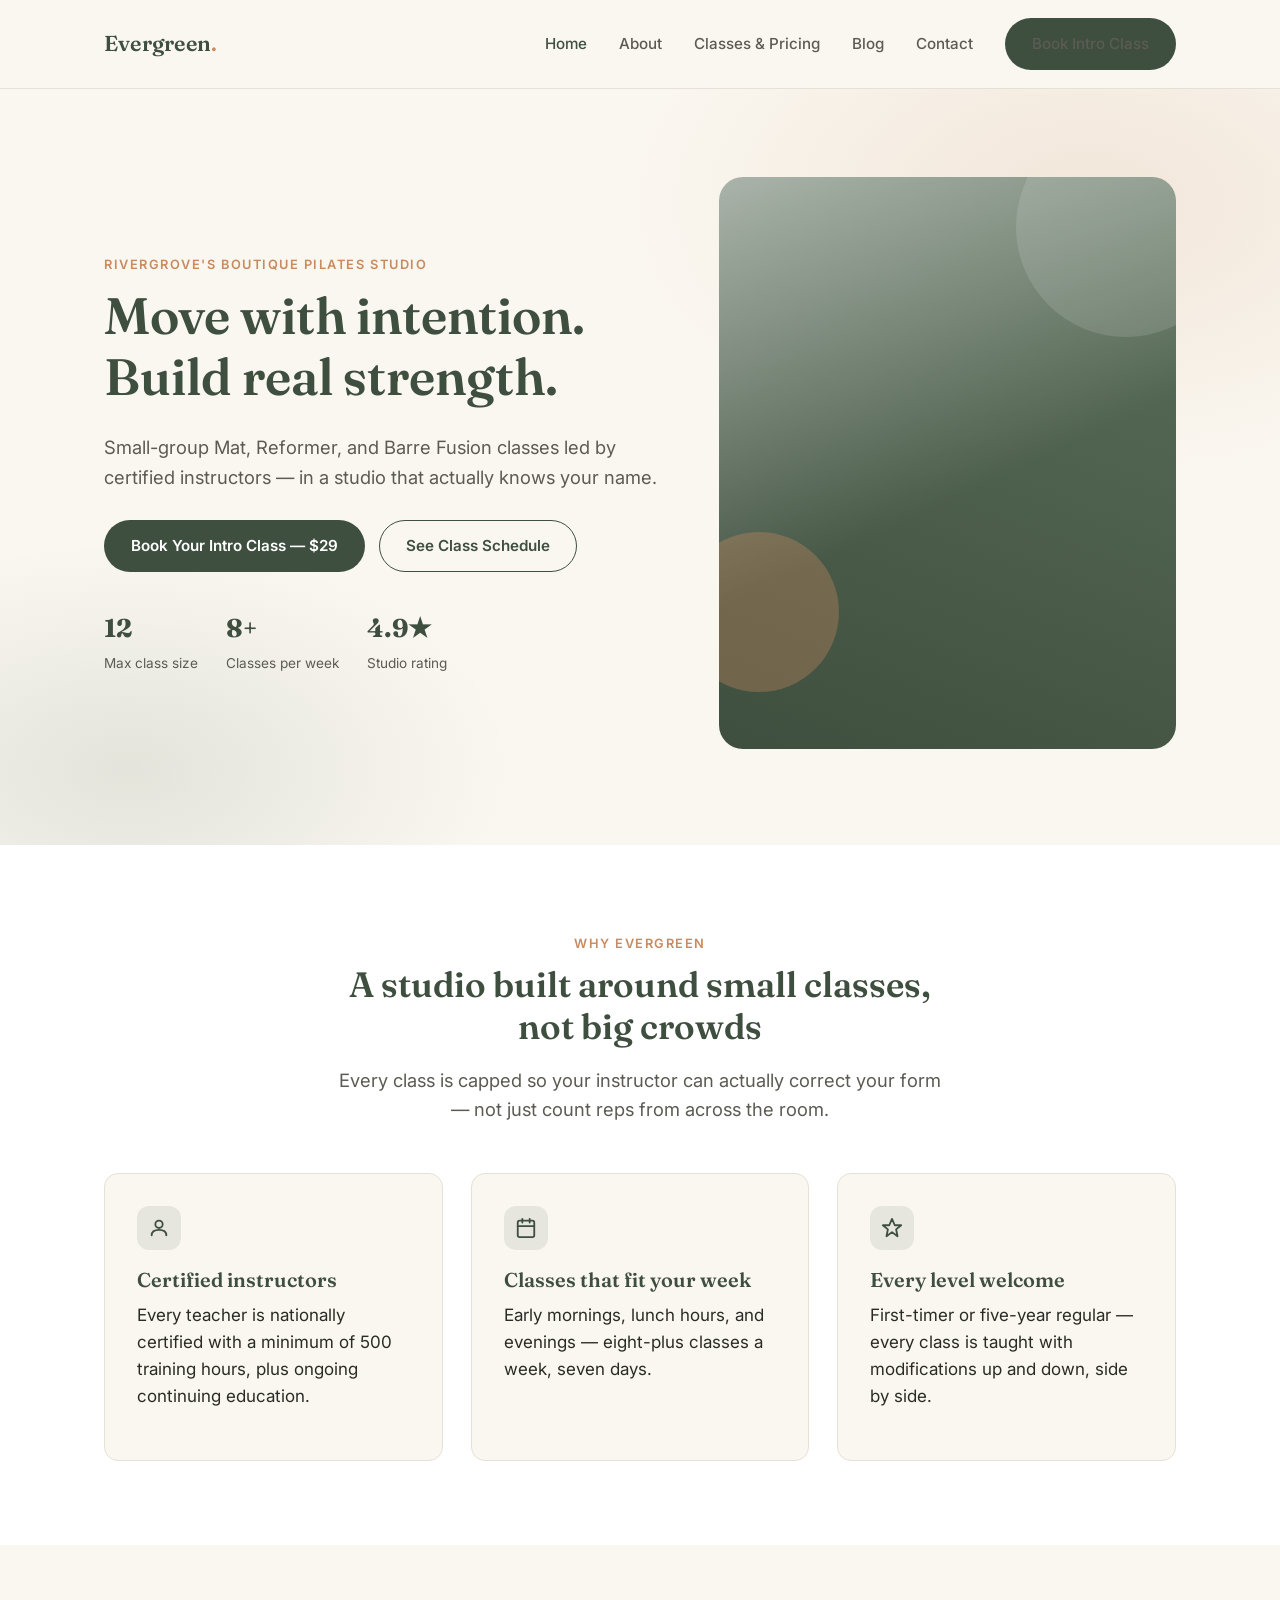
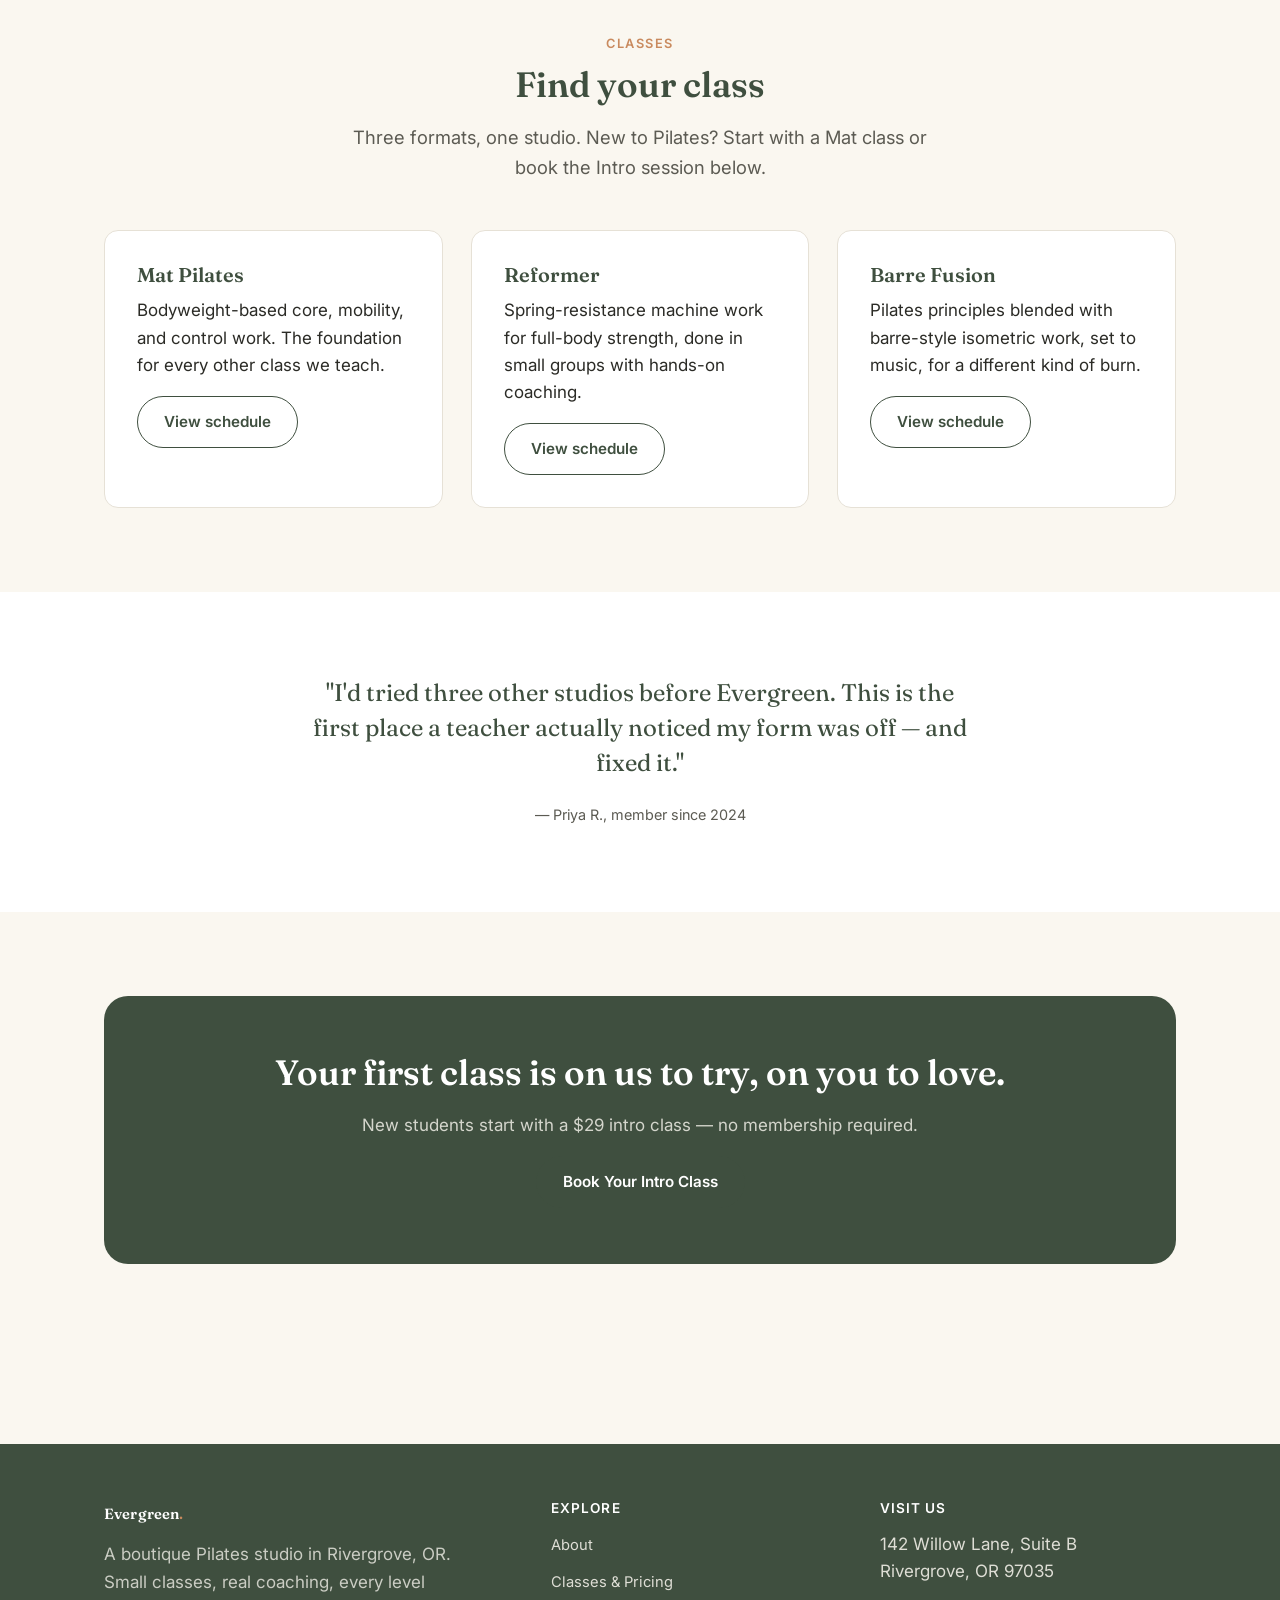
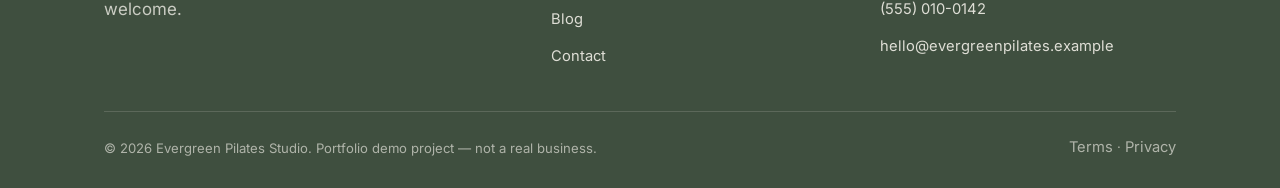
==== index.html @ ad95593a "Build Evergreen Pilates portfolio site: static, SEO-ready, deployable Hand-coded HTML/CSS/JS marketi" ====
<!doctype html>
<html lang="en">
<head>
<meta charset="UTF-8" />
<meta name="viewport" content="width=device-width, initial-scale=1" />
<title>Evergreen Pilates Studio — Small-Group Pilates &amp; Barre Classes</title>
<meta name="description" content="Evergreen Pilates is a boutique studio offering small-group Mat, Reformer, and Barre Fusion classes for every level. Book your intro class today." />
<link rel="canonical" href="https://YOUR-DOMAIN-HERE/" />

<meta property="og:type" content="website" />
<meta property="og:title" content="Evergreen Pilates Studio — Small-Group Pilates &amp; Barre Classes" />
<meta property="og:description" content="Small-group Pilates and Barre classes for every level. Certified instructors, boutique studio, real results." />
<meta property="og:url" content="https://YOUR-DOMAIN-HERE/" />
<meta name="twitter:card" content="summary" />

<link rel="icon" href="data:," />
<link rel="preconnect" href="https://fonts.googleapis.com" />
<link rel="preconnect" href="https://fonts.gstatic.com" crossorigin />
<link href="https://fonts.googleapis.com/css2?family=Fraunces:wght@500;600&family=Inter:wght@400;500;600&display=swap" rel="stylesheet" />
<link rel="stylesheet" href="/assets/css/style.css" />

<script type="application/ld+json">
{
  "@context": "https://schema.org",
  "@type": "ExerciseGym",
  "name": "Evergreen Pilates Studio",
  "description": "Boutique studio offering small-group Mat, Reformer, and Barre Fusion Pilates classes for every level.",
  "url": "https://YOUR-DOMAIN-HERE/",
  "telephone": "+1-555-010-0142",
  "priceRange": "$$",
  "address": {
    "@type": "PostalAddress",
    "streetAddress": "142 Willow Lane, Suite B",
    "addressLocality": "Rivergrove",
    "addressRegion": "OR",
    "postalCode": "97035",
    "addressCountry": "US"
  },
  "openingHoursSpecification": [
    { "@type": "OpeningHoursSpecification", "dayOfWeek": ["Monday","Tuesday","Wednesday","Thursday","Friday"], "opens": "06:00", "closes": "20:00" },
    { "@type": "OpeningHoursSpecification", "dayOfWeek": ["Saturday","Sunday"], "opens": "08:00", "closes": "14:00" }
  ]
}
</script>
</head>
<body>

<header class="site-header">
  <div class="container bar">
    <a href="/" class="brand">Evergreen<span>.</span></a>
    <button class="nav-toggle" aria-label="Toggle navigation" aria-expanded="false">
      <svg width="24" height="24" viewBox="0 0 24 24" fill="none" stroke="currentColor" stroke-width="2" stroke-linecap="round"><path d="M4 6h16M4 12h16M4 18h16"/></svg>
    </button>
    <nav class="nav">
      <a href="/" aria-current="page">Home</a>
      <a href="/about.html">About</a>
      <a href="/classes.html">Classes &amp; Pricing</a>
      <a href="/blog/">Blog</a>
      <a href="/contact.html">Contact</a>
      <a href="/contact.html#book" class="btn btn-primary">Book Intro Class</a>
    </nav>
  </div>
</header>

<main>

  <section class="hero">
    <div class="container grid">
      <div>
        <span class="eyebrow">Rivergrove's Boutique Pilates Studio</span>
        <h1>Move with intention. Build real strength.</h1>
        <p class="lede">Small-group Mat, Reformer, and Barre Fusion classes led by certified instructors — in a studio that actually knows your name.</p>
        <div class="hero-actions">
          <a href="/contact.html#book" class="btn btn-primary">Book Your Intro Class — $29</a>
          <a href="/classes.html" class="btn btn-ghost">See Class Schedule</a>
        </div>
        <div class="hero-stats">
          <div><strong>12</strong><span>Max class size</span></div>
          <div><strong>8+</strong><span>Classes per week</span></div>
          <div><strong>4.9★</strong><span>Studio rating</span></div>
        </div>
      </div>
      <div class="hero-art" role="img" aria-label="Studio reformer room, abstract illustration"></div>
    </div>
  </section>

  <section class="alt">
    <div class="container">
      <div class="section-head">
        <span class="eyebrow">Why Evergreen</span>
        <h2>A studio built around small classes, not big crowds</h2>
        <p class="lede">Every class is capped so your instructor can actually correct your form — not just count reps from across the room.</p>
      </div>
      <div class="card-grid">
        <div class="card">
          <div class="icon">
            <svg width="22" height="22" viewBox="0 0 24 24" fill="none" stroke="currentColor" stroke-width="2" stroke-linecap="round" stroke-linejoin="round"><circle cx="12" cy="8" r="4"/><path d="M4 20c0-4 3.5-6 8-6s8 2 8 6"/></svg>
          </div>
          <h3>Certified instructors</h3>
          <p>Every teacher is nationally certified with a minimum of 500 training hours, plus ongoing continuing education.</p>
        </div>
        <div class="card">
          <div class="icon">
            <svg width="22" height="22" viewBox="0 0 24 24" fill="none" stroke="currentColor" stroke-width="2" stroke-linecap="round" stroke-linejoin="round"><rect x="3" y="4" width="18" height="18" rx="2"/><path d="M16 2v4M8 2v4M3 10h18"/></svg>
          </div>
          <h3>Classes that fit your week</h3>
          <p>Early mornings, lunch hours, and evenings — eight-plus classes a week, seven days.</p>
        </div>
        <div class="card">
          <div class="icon">
            <svg width="22" height="22" viewBox="0 0 24 24" fill="none" stroke="currentColor" stroke-width="2" stroke-linecap="round" stroke-linejoin="round"><path d="m12 2 3 7h7l-5.5 4.5L18 21l-6-4.5L6 21l1.5-7.5L2 9h7z"/></svg>
          </div>
          <h3>Every level welcome</h3>
          <p>First-timer or five-year regular — every class is taught with modifications up and down, side by side.</p>
        </div>
      </div>
    </div>
  </section>

  <section>
    <div class="container">
      <div class="section-head">
        <span class="eyebrow">Classes</span>
        <h2>Find your class</h2>
        <p class="lede">Three formats, one studio. New to Pilates? Start with a Mat class or book the Intro session below.</p>
      </div>
      <div class="card-grid">
        <div class="card">
          <h3>Mat Pilates</h3>
          <p>Bodyweight-based core, mobility, and control work. The foundation for every other class we teach.</p>
          <a href="/classes.html" class="btn btn-ghost">View schedule</a>
        </div>
        <div class="card">
          <h3>Reformer</h3>
          <p>Spring-resistance machine work for full-body strength, done in small groups with hands-on coaching.</p>
          <a href="/classes.html" class="btn btn-ghost">View schedule</a>
        </div>
        <div class="card">
          <h3>Barre Fusion</h3>
          <p>Pilates principles blended with barre-style isometric work, set to music, for a different kind of burn.</p>
          <a href="/classes.html" class="btn btn-ghost">View schedule</a>
        </div>
      </div>
    </div>
  </section>

  <section class="alt">
    <div class="container testimonial">
      <blockquote>"I'd tried three other studios before Evergreen. This is the first place a teacher actually noticed my form was off — and fixed it."</blockquote>
      <cite>— Priya R., member since 2024</cite>
    </div>
  </section>

  <section>
    <div class="container">
      <div class="cta-banner">
        <h2>Your first class is on us to try, on you to love.</h2>
        <p>New students start with a $29 intro class — no membership required.</p>
        <a href="/contact.html#book" class="btn btn-primary">Book Your Intro Class</a>
      </div>
    </div>
  </section>

</main>

<footer class="site-footer">
  <div class="container">
    <div class="footer-grid">
      <div>
        <a href="/" class="brand" style="color:#fff">Evergreen<span>.</span></a>
        <p style="margin-top:14px; max-width:32ch; color:rgba(250,247,240,0.75)">A boutique Pilates studio in Rivergrove, OR. Small classes, real coaching, every level welcome.</p>
      </div>
      <div>
        <h4>Explore</h4>
        <ul>
          <li><a href="/about.html">About</a></li>
          <li><a href="/classes.html">Classes &amp; Pricing</a></li>
          <li><a href="/blog/">Blog</a></li>
          <li><a href="/contact.html">Contact</a></li>
        </ul>
      </div>
      <div>
        <h4>Visit Us</h4>
        <ul>
          <li>142 Willow Lane, Suite B<br />Rivergrove, OR 97035</li>
          <li><a href="tel:+15550100142">(555) 010-0142</a></li>
          <li><a href="mailto:hello@evergreenpilates.example">hello@evergreenpilates.example</a></li>
        </ul>
      </div>
    </div>
    <div class="footer-bottom">
      <span>© 2026 Evergreen Pilates Studio. Portfolio demo project — not a real business.</span>
      <span><a href="/terms.html">Terms</a> · <a href="/privacy.html">Privacy</a></span>
    </div>
  </div>
</footer>

<script src="/assets/js/main.js"></script>
</body>
</html>
---- assets/css/style.css ----
/* ===== Design tokens ===== */
:root {
  --sage: #5b6f5b;
  --sage-dark: #3f4f3f;
  --cream: #faf7f0;
  --paper: #ffffff;
  --ink: #2b2b26;
  --ink-soft: #5c5b53;
  --line: #e6e1d6;
  --accent: #c98a5e;

  --font-head: "Fraunces", Georgia, "Times New Roman", serif;
  --font-body: "Inter", -apple-system, BlinkMacSystemFont, "Segoe UI", sans-serif;

  --max: 1120px;
  --radius: 14px;
}

* {
  box-sizing: border-box;
}

html {
  scroll-behavior: smooth;
}

body {
  margin: 0;
  background: var(--cream);
  color: var(--ink);
  font-family: var(--font-body);
  font-size: 17px;
  line-height: 1.6;
  -webkit-font-smoothing: antialiased;
}

img {
  max-width: 100%;
  display: block;
}

a {
  color: inherit;
}

.container {
  max-width: var(--max);
  margin: 0 auto;
  padding: 0 24px;
}

h1, h2, h3, h4 {
  font-family: var(--font-head);
  font-weight: 600;
  line-height: 1.2;
  margin: 0 0 0.5em;
  color: var(--sage-dark);
}

h1 { font-size: clamp(2.2rem, 4vw, 3.4rem); }
h2 { font-size: clamp(1.6rem, 3vw, 2.2rem); }
h3 { font-size: 1.25rem; }

p { margin: 0 0 1em; }

.eyebrow {
  display: inline-block;
  font-size: 0.8rem;
  letter-spacing: 0.12em;
  text-transform: uppercase;
  color: var(--accent);
  font-weight: 600;
  margin-bottom: 0.75em;
}

.lede {
  font-size: 1.15rem;
  color: var(--ink-soft);
  max-width: 60ch;
}

/* ===== Buttons ===== */
.btn {
  display: inline-flex;
  align-items: center;
  gap: 8px;
  padding: 13px 26px;
  border-radius: 999px;
  font-weight: 600;
  font-size: 0.95rem;
  text-decoration: none;
  border: 1px solid transparent;
  cursor: pointer;
  transition: transform 0.15s ease, box-shadow 0.15s ease, background 0.15s ease;
}

.btn-primary {
  background: var(--sage-dark);
  color: var(--paper);
}
.btn-primary:hover {
  background: var(--sage);
  transform: translateY(-1px);
}

.btn-ghost {
  background: transparent;
  border-color: var(--sage-dark);
  color: var(--sage-dark);
}
.btn-ghost:hover {
  background: var(--sage-dark);
  color: var(--paper);
}

/* ===== Header ===== */
.site-header {
  position: sticky;
  top: 0;
  z-index: 50;
  background: var(--cream);
  border-bottom: 1px solid var(--line);
}
/* Note: intentionally no backdrop-filter here — it creates a new
   containing block for position:fixed descendants (the mobile nav
   panel below), which broke full-screen mobile menu positioning. */

.site-header .bar {
  display: flex;
  align-items: center;
  justify-content: space-between;
  padding: 18px 24px;
}

.brand {
  font-family: var(--font-head);
  font-size: 1.35rem;
  font-weight: 600;
  text-decoration: none;
  color: var(--sage-dark);
  letter-spacing: 0.01em;
}

.brand span {
  color: var(--accent);
}

.nav {
  display: flex;
  align-items: center;
  gap: 32px;
}

.nav a {
  text-decoration: none;
  font-size: 0.95rem;
  font-weight: 500;
  color: var(--ink-soft);
  transition: color 0.15s ease;
}
.nav a:hover,
.nav a[aria-current="page"] {
  color: var(--sage-dark);
}

.nav-toggle {
  display: none;
  background: none;
  border: none;
  cursor: pointer;
  padding: 8px;
}
.nav-toggle svg { display: block; }

@media (max-width: 780px) {
  .nav {
    position: fixed;
    inset: 68px 0 0 0;
    background: var(--cream);
    flex-direction: column;
    align-items: flex-start;
    gap: 4px;
    padding: 16px 24px 32px;
    transform: translateY(-8px);
    opacity: 0;
    pointer-events: none;
    transition: opacity 0.18s ease, transform 0.18s ease;
    border-bottom: 1px solid var(--line);
  }
  .nav.is-open {
    opacity: 1;
    transform: translateY(0);
    pointer-events: auto;
  }
  .nav a {
    width: 100%;
    padding: 12px 0;
    border-bottom: 1px solid var(--line);
  }
  .nav-toggle { display: block; }
}

/* ===== Hero ===== */
.hero {
  padding: 88px 0 96px;
  background:
    radial-gradient(60% 60% at 85% 15%, rgba(201, 138, 94, 0.16), transparent 60%),
    radial-gradient(50% 50% at 10% 90%, rgba(91, 111, 91, 0.14), transparent 60%);
}

.hero .grid {
  display: grid;
  grid-template-columns: 1.1fr 0.9fr;
  gap: 56px;
  align-items: center;
}

@media (max-width: 860px) {
  .hero .grid { grid-template-columns: 1fr; }
}

.hero-actions {
  display: flex;
  gap: 14px;
  margin-top: 28px;
  flex-wrap: wrap;
}

.hero-art {
  aspect-ratio: 4 / 5;
  border-radius: 24px;
  background:
    linear-gradient(155deg, rgba(255,255,255,0.5), transparent 55%),
    linear-gradient(200deg, var(--sage) 0%, var(--sage-dark) 100%);
  position: relative;
  overflow: hidden;
}
.hero-art::before,
.hero-art::after {
  content: "";
  position: absolute;
  border-radius: 999px;
  background: rgba(255, 255, 255, 0.12);
}
.hero-art::before { width: 220px; height: 220px; top: -60px; right: -60px; }
.hero-art::after { width: 160px; height: 160px; bottom: 10%; left: -40px; background: rgba(201,138,94,0.35); }

.hero-stats {
  display: flex;
  gap: 28px;
  margin-top: 36px;
  flex-wrap: wrap;
}
.hero-stats div strong {
  display: block;
  font-family: var(--font-head);
  font-size: 1.6rem;
  color: var(--sage-dark);
}
.hero-stats div span {
  font-size: 0.85rem;
  color: var(--ink-soft);
}

/* ===== Sections ===== */
section { padding: 84px 0; }
.section-head {
  text-align: center;
  max-width: 620px;
  margin: 0 auto 48px;
}
.section-head .lede { margin: 0 auto; }

.alt { background: var(--paper); }

.card-grid {
  display: grid;
  grid-template-columns: repeat(3, 1fr);
  gap: 28px;
}
@media (max-width: 860px) {
  .card-grid { grid-template-columns: 1fr; }
}

.card {
  background: var(--paper);
  border: 1px solid var(--line);
  border-radius: var(--radius);
  padding: 32px;
}
.alt .card { background: var(--cream); }

.card .icon {
  width: 44px;
  height: 44px;
  border-radius: 12px;
  background: rgba(91, 111, 91, 0.12);
  display: flex;
  align-items: center;
  justify-content: center;
  color: var(--sage-dark);
  margin-bottom: 18px;
}

/* ===== Testimonial ===== */
.testimonial {
  max-width: 720px;
  margin: 0 auto;
  text-align: center;
}
.testimonial blockquote {
  font-family: var(--font-head);
  font-size: 1.5rem;
  line-height: 1.45;
  color: var(--sage-dark);
  margin: 0 0 20px;
}
.testimonial cite {
  font-style: normal;
  color: var(--ink-soft);
  font-size: 0.9rem;
}

/* ===== Pricing ===== */
.pricing-grid {
  display: grid;
  grid-template-columns: repeat(3, 1fr);
  gap: 24px;
}
@media (max-width: 860px) {
  .pricing-grid { grid-template-columns: 1fr; }
}
.price-card {
  background: var(--paper);
  border: 1px solid var(--line);
  border-radius: var(--radius);
  padding: 32px;
  display: flex;
  flex-direction: column;
}
.price-card.featured {
  border-color: var(--sage-dark);
  box-shadow: 0 18px 40px -24px rgba(63, 79, 63, 0.4);
}
.price-card .amount {
  font-family: var(--font-head);
  font-size: 2.2rem;
  color: var(--sage-dark);
  margin: 10px 0 18px;
}
.price-card .amount small {
  font-family: var(--font-body);
  font-size: 0.9rem;
  color: var(--ink-soft);
  font-weight: 400;
}
.price-card ul {
  list-style: none;
  padding: 0;
  margin: 0 0 24px;
  color: var(--ink-soft);
  flex: 1;
}
.price-card li {
  padding: 7px 0;
  border-top: 1px solid var(--line);
  font-size: 0.95rem;
}
.price-card li:first-child { border-top: none; }

/* ===== Schedule table ===== */
.schedule {
  width: 100%;
  border-collapse: collapse;
  background: var(--paper);
  border-radius: var(--radius);
  overflow: hidden;
  border: 1px solid var(--line);
}
.schedule th, .schedule td {
  padding: 14px 18px;
  text-align: left;
  border-bottom: 1px solid var(--line);
  font-size: 0.95rem;
}
.schedule th {
  background: var(--sage-dark);
  color: var(--paper);
  font-weight: 600;
  font-size: 0.85rem;
  text-transform: uppercase;
  letter-spacing: 0.05em;
}
.schedule tr:last-child td { border-bottom: none; }
.schedule-wrap { overflow-x: auto; }

/* ===== Forms ===== */
.form-grid {
  display: grid;
  gap: 18px;
  max-width: 560px;
}
.field label {
  display: block;
  font-size: 0.9rem;
  font-weight: 600;
  margin-bottom: 6px;
  color: var(--sage-dark);
}
.field input,
.field textarea,
.field select {
  width: 100%;
  padding: 12px 14px;
  border: 1px solid var(--line);
  border-radius: 10px;
  font: inherit;
  background: var(--paper);
  color: var(--ink);
}
.field input:focus,
.field textarea:focus,
.field select:focus {
  outline: 2px solid var(--sage);
  outline-offset: 1px;
}
.field textarea { min-height: 140px; resize: vertical; }
.form-note { font-size: 0.85rem; color: var(--ink-soft); margin-top: 10px; }
.form-success {
  display: none;
  background: #eef3ea;
  border: 1px solid var(--sage);
  color: var(--sage-dark);
  padding: 14px 18px;
  border-radius: 10px;
  margin-top: 18px;
}
.form-success.is-visible { display: block; }

/* ===== Contact info blocks ===== */
.info-grid {
  display: grid;
  grid-template-columns: repeat(3, 1fr);
  gap: 24px;
  margin-top: 48px;
}
@media (max-width: 860px) {
  .info-grid { grid-template-columns: 1fr; }
}
.map-block {
  border-radius: var(--radius);
  border: 1px solid var(--line);
  background:
    repeating-linear-gradient(45deg, rgba(91,111,91,0.06) 0 2px, transparent 2px 14px),
    var(--paper);
  min-height: 320px;
  display: flex;
  align-items: center;
  justify-content: center;
  color: var(--ink-soft);
  font-size: 0.9rem;
  text-align: center;
  padding: 24px;
}

/* ===== FAQ ===== */
.faq-item {
  border-bottom: 1px solid var(--line);
}
.faq-item summary {
  cursor: pointer;
  list-style: none;
  padding: 20px 0;
  font-weight: 600;
  color: var(--sage-dark);
  display: flex;
  justify-content: space-between;
  align-items: center;
  gap: 16px;
}
.faq-item summary::-webkit-details-marker { display: none; }
.faq-item summary::after {
  content: "+";
  font-size: 1.4rem;
  color: var(--accent);
  transition: transform 0.15s ease;
  flex-shrink: 0;
}
.faq-item[open] summary::after { transform: rotate(45deg); }
.faq-item p { padding-bottom: 20px; color: var(--ink-soft); }

/* ===== Blog ===== */
.blog-grid {
  display: grid;
  grid-template-columns: repeat(2, 1fr);
  gap: 28px;
}
@media (max-width: 780px) {
  .blog-grid { grid-template-columns: 1fr; }
}
.post-card {
  background: var(--paper);
  border: 1px solid var(--line);
  border-radius: var(--radius);
  padding: 28px;
  text-decoration: none;
  display: block;
  transition: transform 0.15s ease, box-shadow 0.15s ease;
}
.post-card:hover {
  transform: translateY(-2px);
  box-shadow: 0 18px 40px -28px rgba(43, 43, 38, 0.35);
}
.post-card .eyebrow { margin-bottom: 12px; }
.post-card h3 { margin-bottom: 8px; }
.post-card p { color: var(--ink-soft); font-size: 0.95rem; }
.post-meta { font-size: 0.82rem; color: var(--ink-soft); margin-top: 14px; }

article.post {
  max-width: 720px;
  margin: 0 auto;
}
article.post h2 { margin-top: 1.6em; }
article.post p { color: var(--ink-soft); }
article.post .post-meta { margin-bottom: 8px; }

.breadcrumb {
  font-size: 0.85rem;
  color: var(--ink-soft);
  margin-bottom: 18px;
}
.breadcrumb a { color: var(--sage-dark); text-decoration: none; }
.breadcrumb a:hover { text-decoration: underline; }

/* ===== CTA banner ===== */
.cta-banner {
  background: var(--sage-dark);
  color: var(--cream);
  border-radius: 24px;
  padding: 56px;
  text-align: center;
}
.cta-banner h2 { color: var(--paper); }
.cta-banner p { color: rgba(250, 247, 240, 0.8); }

/* ===== Footer ===== */
.site-footer {
  background: var(--sage-dark);
  color: rgba(250, 247, 240, 0.85);
  padding: 56px 0 28px;
  margin-top: 96px;
}
.footer-grid {
  display: grid;
  grid-template-columns: 1.4fr 1fr 1fr;
  gap: 32px;
  padding-bottom: 32px;
  border-bottom: 1px solid rgba(250, 247, 240, 0.15);
}
@media (max-width: 700px) {
  .footer-grid { grid-template-columns: 1fr; }
}
.site-footer h4 {
  color: var(--paper);
  font-family: var(--font-body);
  font-size: 0.85rem;
  text-transform: uppercase;
  letter-spacing: 0.08em;
  margin-bottom: 14px;
}
.site-footer a {
  color: rgba(250, 247, 240, 0.85);
  text-decoration: none;
  font-size: 0.92rem;
}
.site-footer a:hover { color: var(--paper); }
.site-footer ul { list-style: none; padding: 0; margin: 0; }
.site-footer li { margin-bottom: 10px; }
.footer-bottom {
  display: flex;
  justify-content: space-between;
  align-items: center;
  flex-wrap: wrap;
  gap: 12px;
  padding-top: 24px;
  font-size: 0.82rem;
  color: rgba(250, 247, 240, 0.6);
}
.footer-bottom a { color: rgba(250, 247, 240, 0.6); }

/* ===== Utility ===== */
.text-center { text-align: center; }
.mt-0 { margin-top: 0; }
.visually-hidden {
  position: absolute;
  width: 1px; height: 1px;
  overflow: hidden;
  clip: rect(0 0 0 0);
  white-space: nowrap;
}
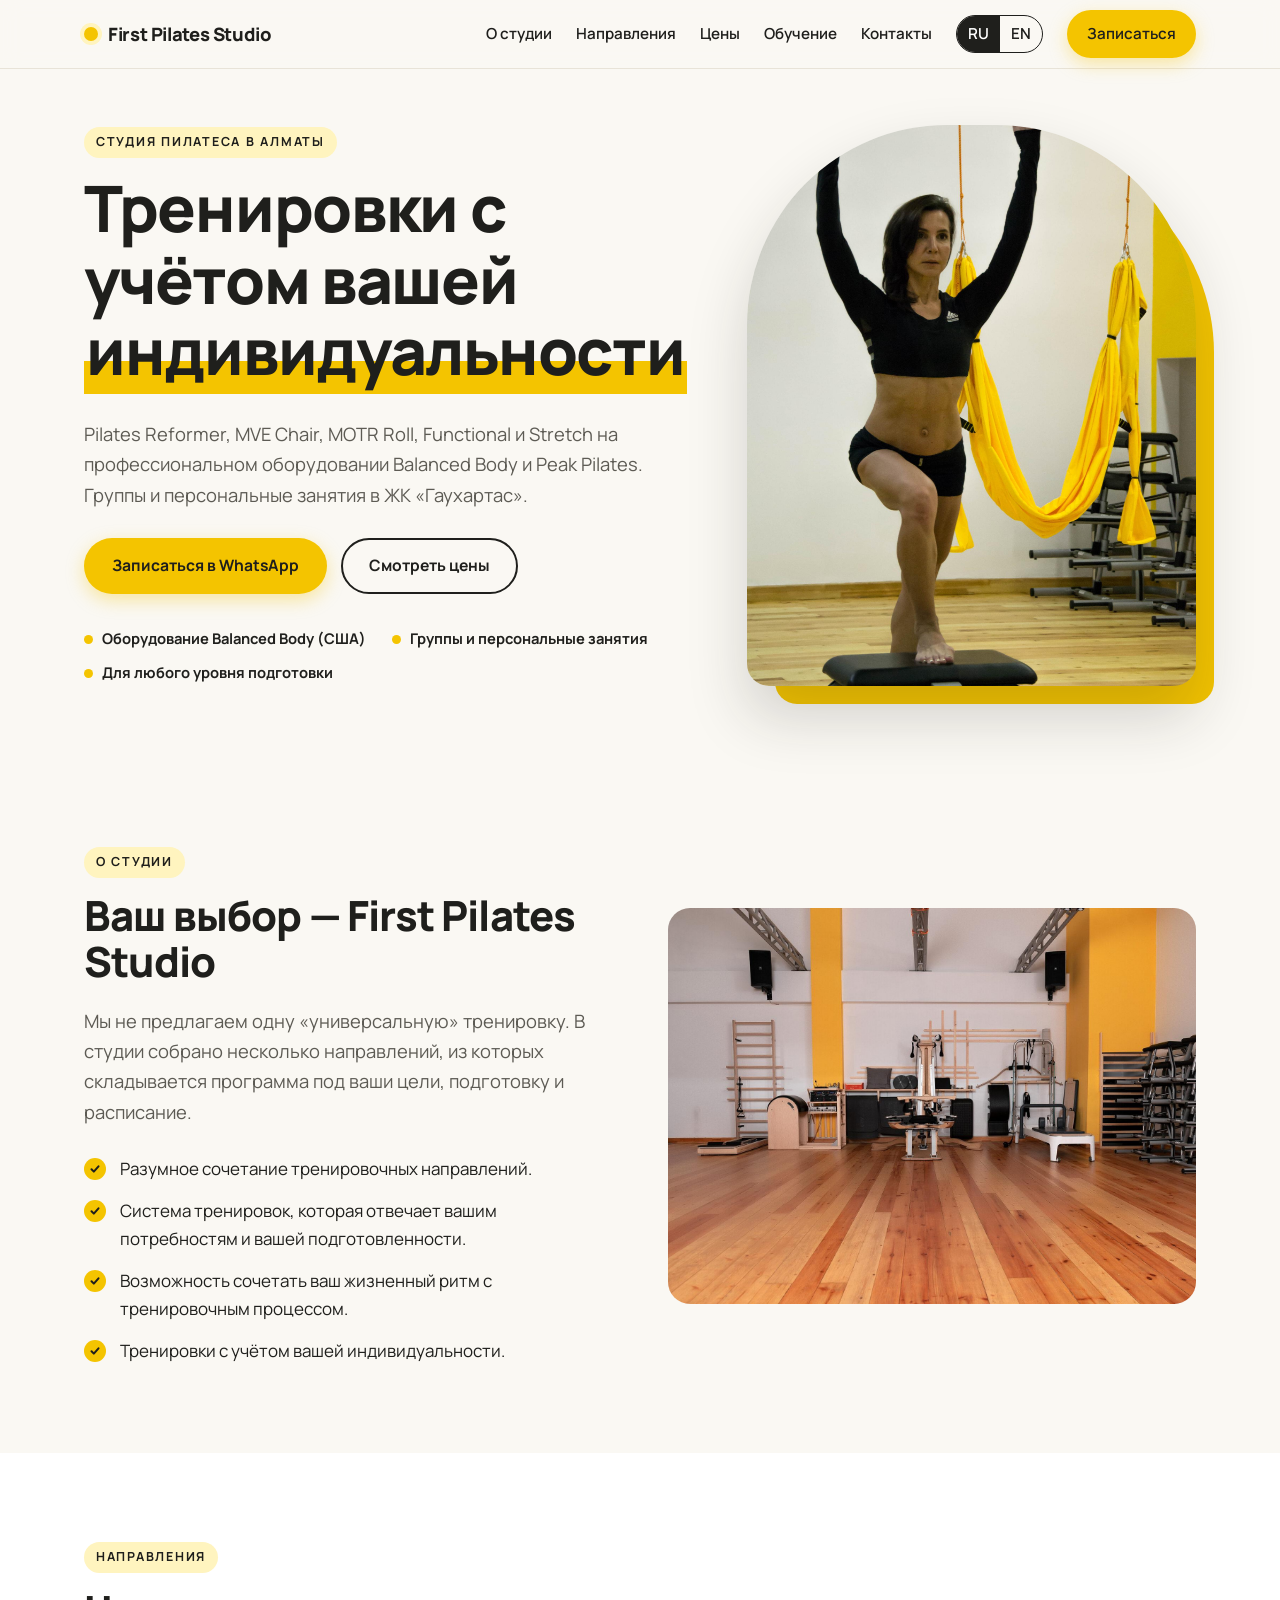
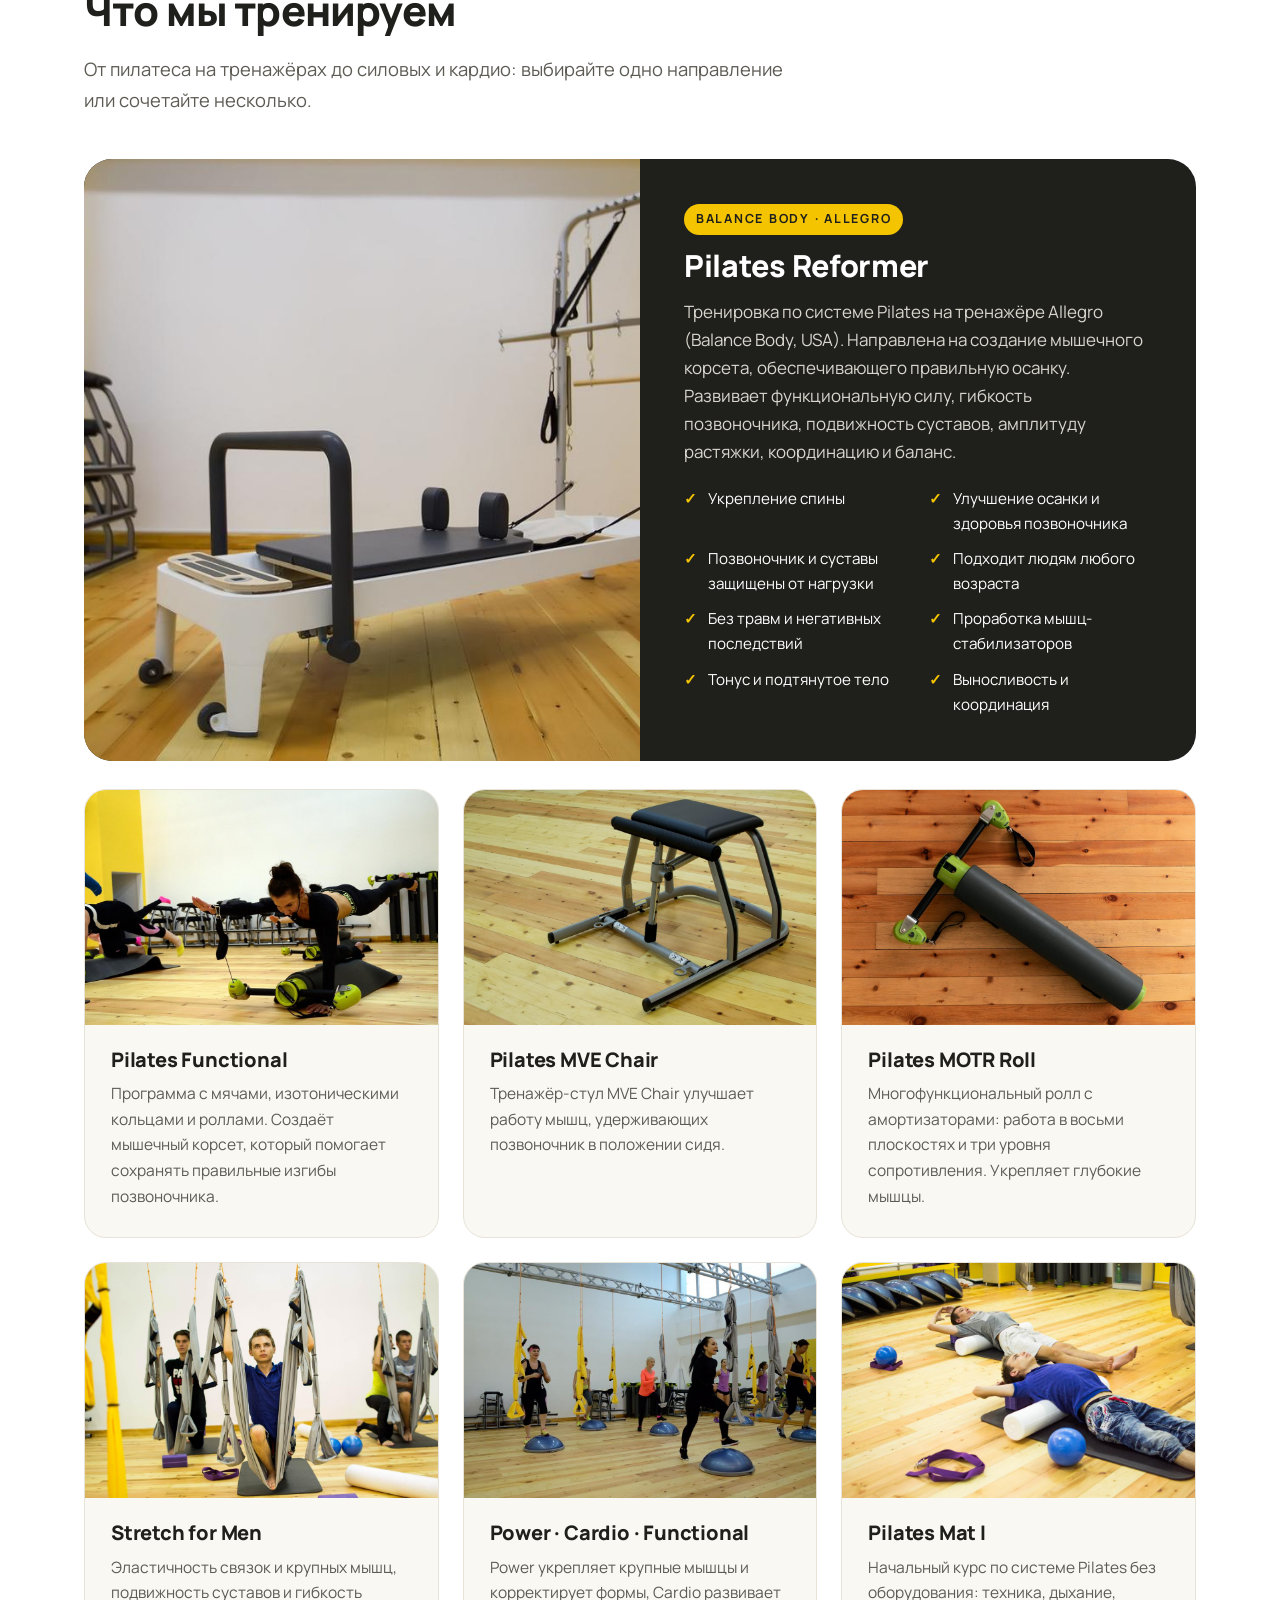
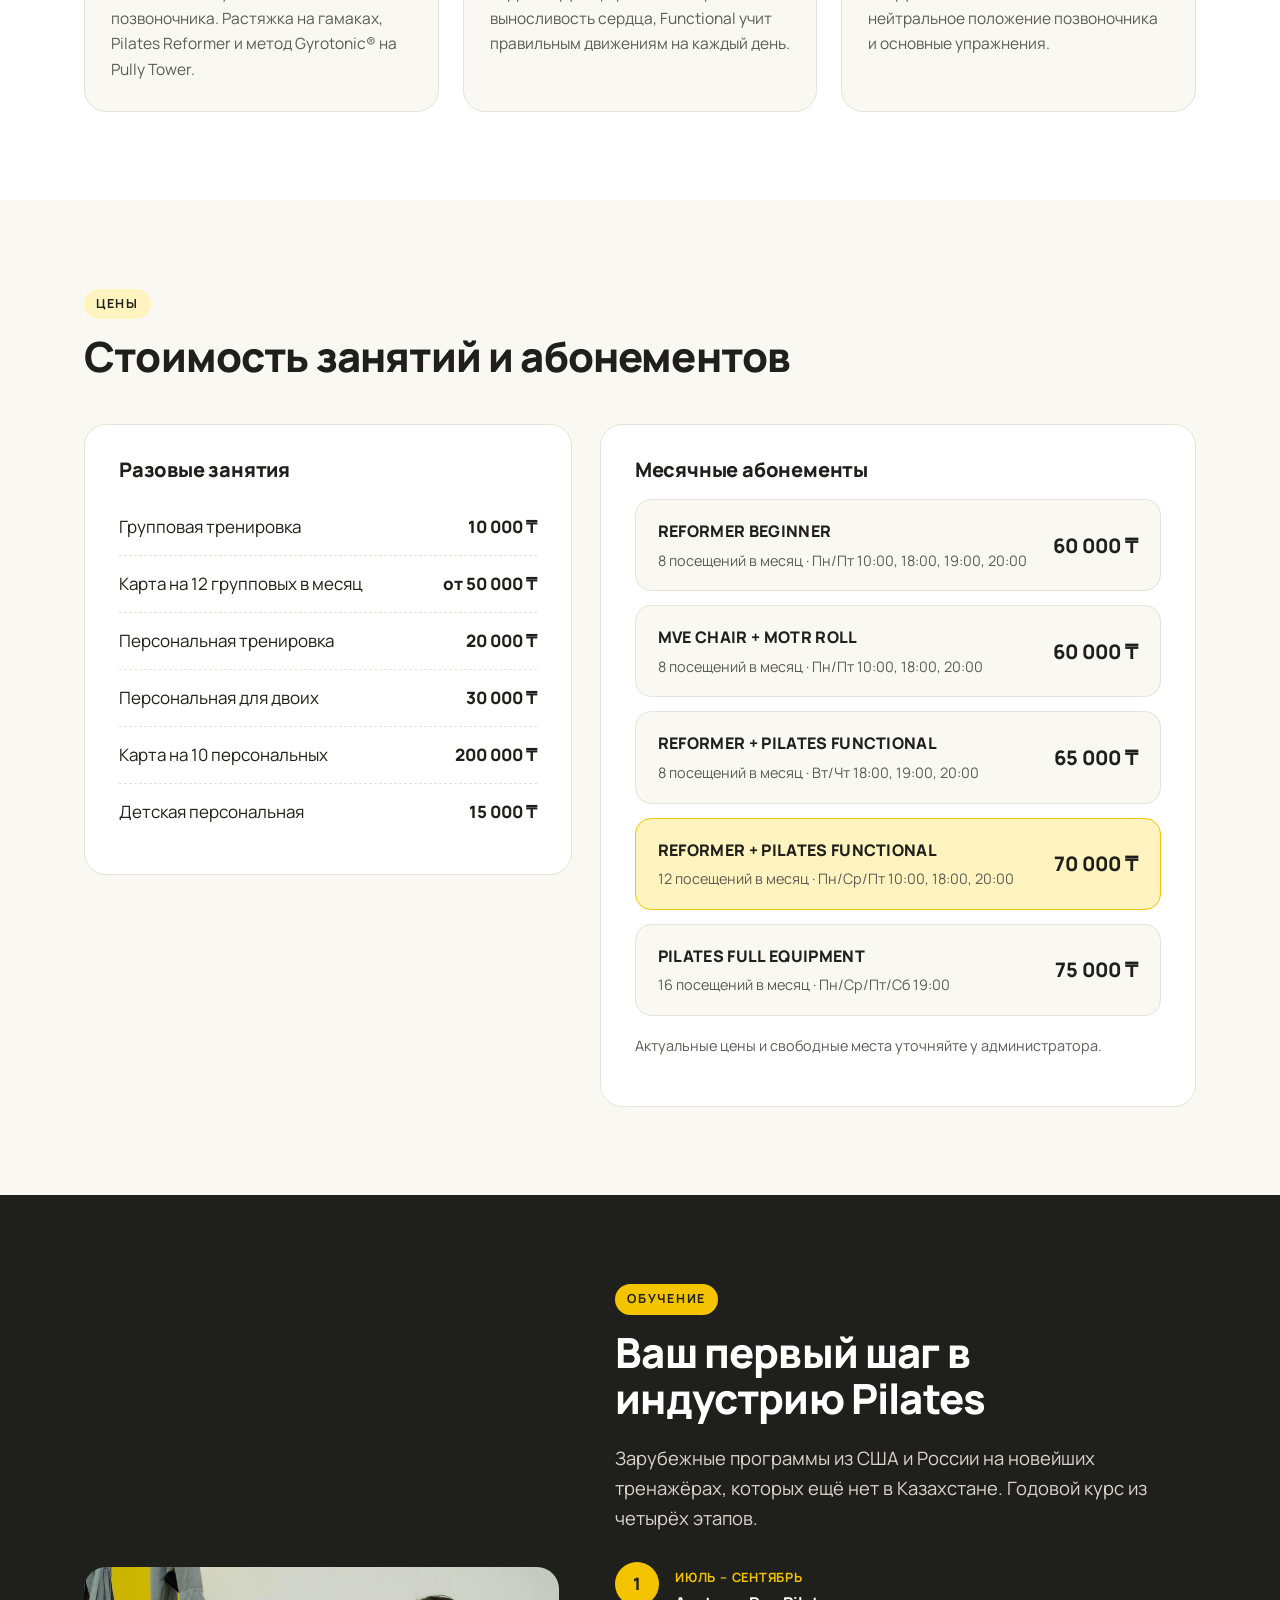
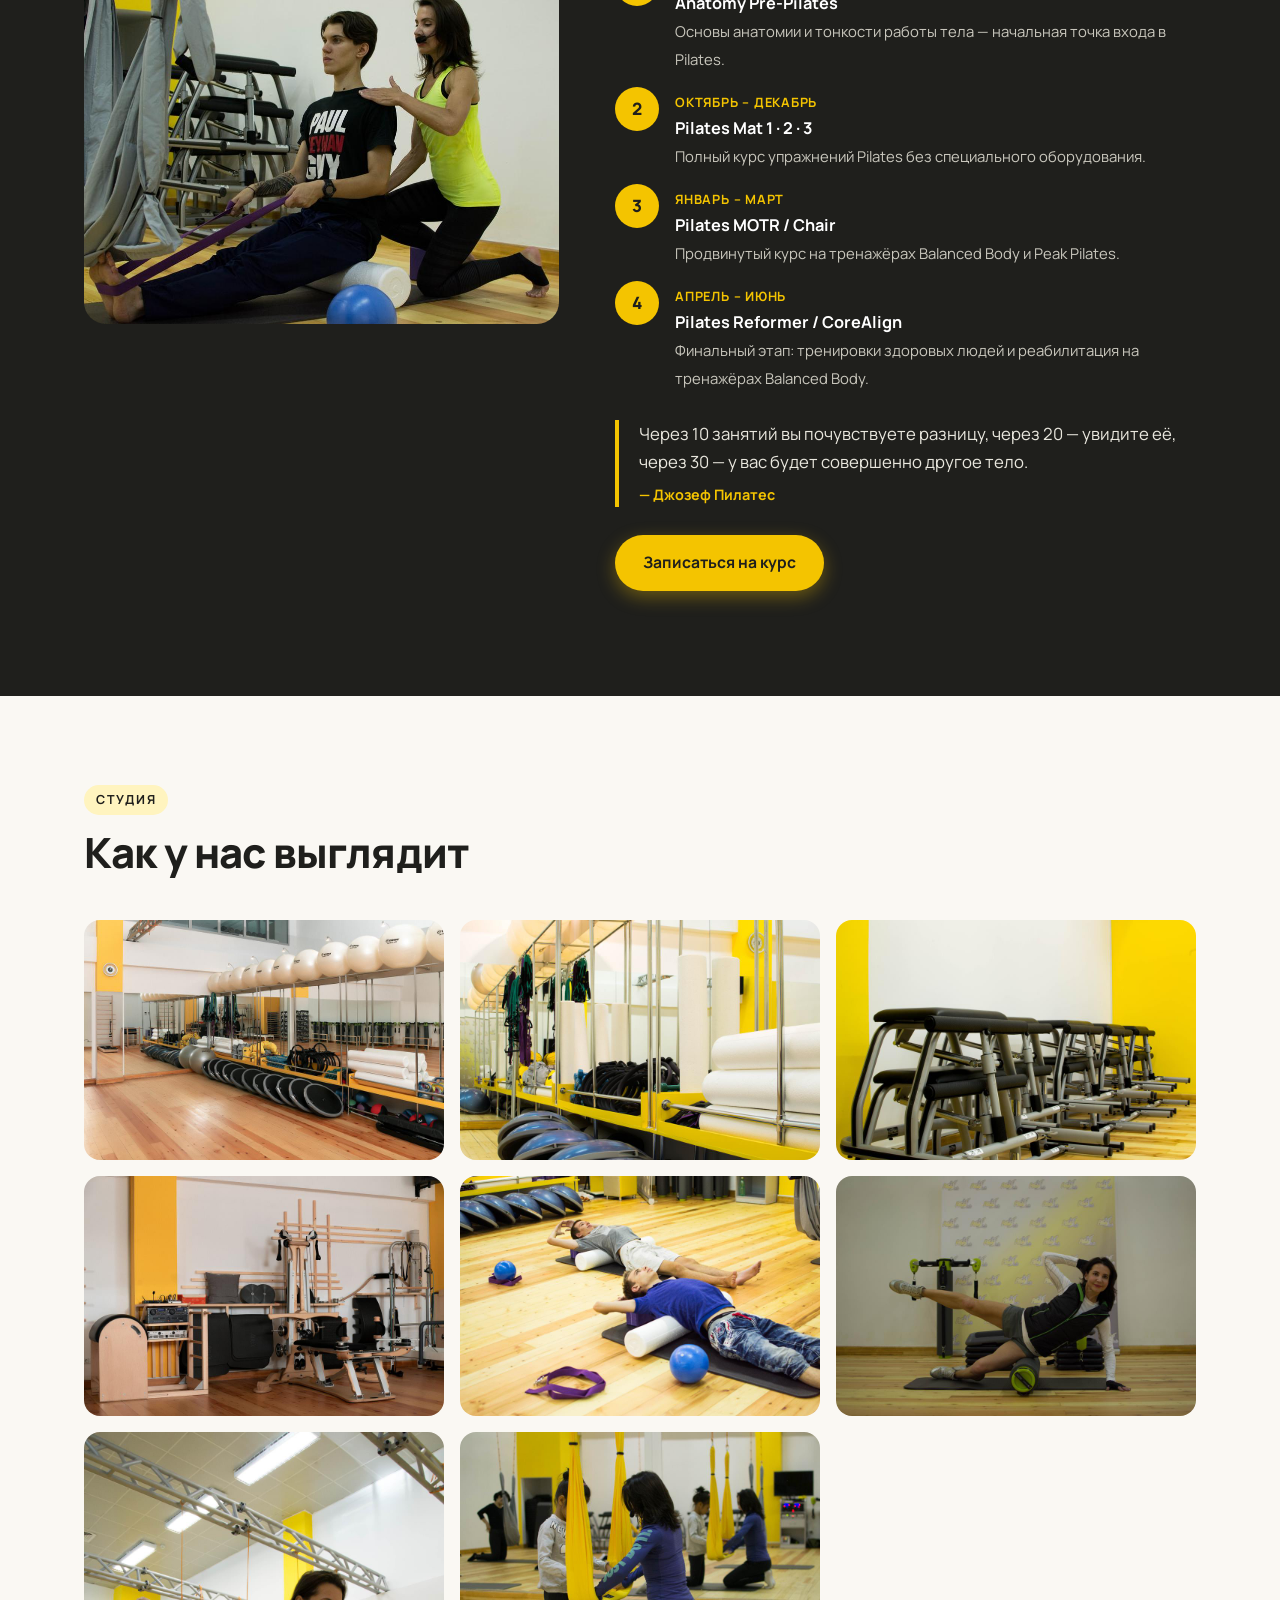
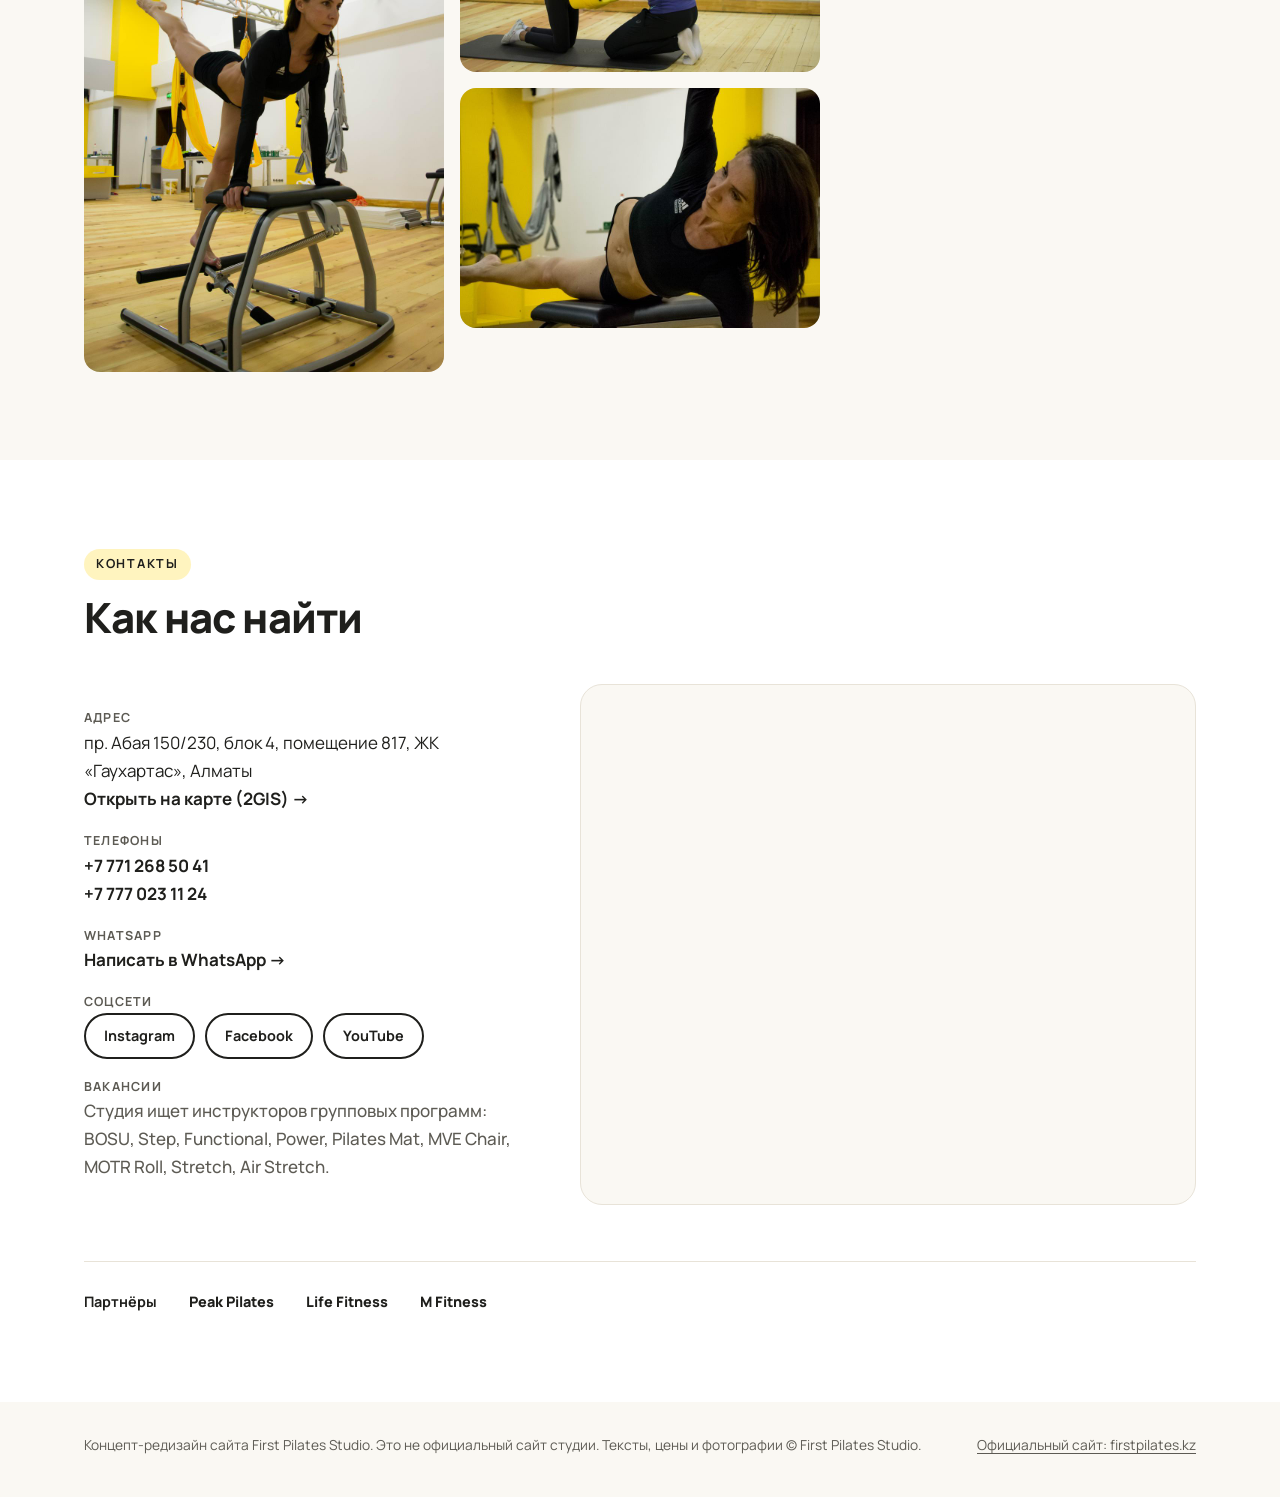
==== commit f9b51895: "Rebuild as bilingual concept redesign of First Pilates Studio (Almaty) Replace the fictional Evergre" ====
--- a/index.html
+++ b/index.html
@@ -1,44 +1,51 @@
 <!doctype html>
-<html lang="en">
+<html lang="ru">
 <head>
 <meta charset="UTF-8" />
 <meta name="viewport" content="width=device-width, initial-scale=1" />
-<title>Evergreen Pilates Studio — Small-Group Pilates &amp; Barre Classes</title>
-<meta name="description" content="Evergreen Pilates is a boutique studio offering small-group Mat, Reformer, and Barre Fusion classes for every level. Book your intro class today." />
-<link rel="canonical" href="https://YOUR-DOMAIN-HERE/" />
+<title>First Pilates Studio — пилатес в Алматы: Reformer, Chair, MOTR Roll</title>
+<meta name="description" content="Студия пилатеса в Алматы (ЖК «Гаухартас»): Pilates Reformer, MVE Chair, MOTR Roll, Functional, Stretch. Групповые и персональные тренировки, курсы для инструкторов." />
+<link rel="canonical" href="https://evergreen-pilates-site.pages.dev/" />
+<link rel="alternate" hreflang="ru" href="https://evergreen-pilates-site.pages.dev/" />
+<link rel="alternate" hreflang="en" href="https://evergreen-pilates-site.pages.dev/en/" />
+<link rel="alternate" hreflang="x-default" href="https://evergreen-pilates-site.pages.dev/" />
 
 <meta property="og:type" content="website" />
-<meta property="og:title" content="Evergreen Pilates Studio — Small-Group Pilates &amp; Barre Classes" />
-<meta property="og:description" content="Small-group Pilates and Barre classes for every level. Certified instructors, boutique studio, real results." />
-<meta property="og:url" content="https://YOUR-DOMAIN-HERE/" />
-<meta name="twitter:card" content="summary" />
-
-<link rel="icon" href="data:," />
+<meta property="og:site_name" content="First Pilates Studio" />
+<meta property="og:locale" content="ru_RU" />
+<meta property="og:title" content="First Pilates Studio — пилатес в Алматы: Reformer, Chair, MOTR Roll" />
+<meta property="og:description" content="Студия пилатеса в Алматы (ЖК «Гаухартас»): Pilates Reformer, MVE Chair, MOTR Roll, Functional, Stretch. Групповые и персональные тренировки, курсы для инструкторов." />
+<meta property="og:url" content="https://evergreen-pilates-site.pages.dev/" />
+<meta property="og:image" content="https://evergreen-pilates-site.pages.dev/assets/img/studio.jpg" />
+<meta name="twitter:card" content="summary_large_image" />
+
+<link rel="icon" href="data:image/svg+xml,%3Csvg xmlns='http://www.w3.org/2000/svg' viewBox='0 0 32 32'%3E%3Ccircle cx='16' cy='16' r='12' fill='%23f4c400'/%3E%3C/svg%3E" />
 <link rel="preconnect" href="https://fonts.googleapis.com" />
 <link rel="preconnect" href="https://fonts.gstatic.com" crossorigin />
-<link href="https://fonts.googleapis.com/css2?family=Fraunces:wght@500;600&family=Inter:wght@400;500;600&display=swap" rel="stylesheet" />
+<link href="https://fonts.googleapis.com/css2?family=Manrope:wght@400;500;600;700;800&display=swap" rel="stylesheet" />
 <link rel="stylesheet" href="/assets/css/style.css" />
-
 <script type="application/ld+json">
 {
   "@context": "https://schema.org",
   "@type": "ExerciseGym",
-  "name": "Evergreen Pilates Studio",
-  "description": "Boutique studio offering small-group Mat, Reformer, and Barre Fusion Pilates classes for every level.",
-  "url": "https://YOUR-DOMAIN-HERE/",
-  "telephone": "+1-555-010-0142",
-  "priceRange": "$$",
+  "name": "First Pilates Studio",
+  "description": "Студия пилатеса в Алматы: Reformer, MVE Chair, MOTR Roll, Functional, Stretch. Групповые и персональные тренировки.",
+  "url": "https://evergreen-pilates-site.pages.dev/",
+  "image": "https://evergreen-pilates-site.pages.dev/assets/img/studio.jpg",
+  "telephone": [
+    "+77712685041",
+    "+77770231124"
+  ],
   "address": {
     "@type": "PostalAddress",
-    "streetAddress": "142 Willow Lane, Suite B",
-    "addressLocality": "Rivergrove",
-    "addressRegion": "OR",
-    "postalCode": "97035",
-    "addressCountry": "US"
+    "streetAddress": "пр. Абая 150/230, блок 4, помещение 817, ЖК Гаухартас",
+    "addressLocality": "Almaty",
+    "addressCountry": "KZ"
   },
-  "openingHoursSpecification": [
-    { "@type": "OpeningHoursSpecification", "dayOfWeek": ["Monday","Tuesday","Wednesday","Thursday","Friday"], "opens": "06:00", "closes": "20:00" },
-    { "@type": "OpeningHoursSpecification", "dayOfWeek": ["Saturday","Sunday"], "opens": "08:00", "closes": "14:00" }
+  "sameAs": [
+    "https://www.instagram.com/first.pilates.studio/",
+    "https://www.facebook.com/coreandpilates/",
+    "https://www.youtube.com/channel/UCIovQDitoagB2rolle4JJYA"
   ]
 }
 </script>
@@ -47,154 +54,155 @@
 
 <header class="site-header">
   <div class="container bar">
-    <a href="/" class="brand">Evergreen<span>.</span></a>
-    <button class="nav-toggle" aria-label="Toggle navigation" aria-expanded="false">
-      <svg width="24" height="24" viewBox="0 0 24 24" fill="none" stroke="currentColor" stroke-width="2" stroke-linecap="round"><path d="M4 6h16M4 12h16M4 18h16"/></svg>
+    <a href="/" class="brand"><span class="brand-mark"></span>First Pilates Studio</a>
+    <button class="nav-toggle" aria-label="Меню" aria-expanded="false">
+      <svg width="26" height="26" viewBox="0 0 24 24" fill="none" stroke="currentColor" stroke-width="2" stroke-linecap="round"><path d="M4 6h16M4 12h16M4 18h16"/></svg>
     </button>
     <nav class="nav">
-      <a href="/" aria-current="page">Home</a>
-      <a href="/about.html">About</a>
-      <a href="/classes.html">Classes &amp; Pricing</a>
-      <a href="/blog/">Blog</a>
-      <a href="/contact.html">Contact</a>
-      <a href="/contact.html#book" class="btn btn-primary">Book Intro Class</a>
+      <a href="#about">О студии</a><a href="#programs">Направления</a><a href="#pricing">Цены</a><a href="#school">Обучение</a><a href="#contact">Контакты</a>
+      <div class="lang" role="group" aria-label="Language"><a href="/" hreflang="ru" lang="ru" aria-current="true">RU</a><a href="/en/" hreflang="en" lang="en" >EN</a></div>
+      <a href="https://wa.me/77712685041?text=%D0%97%D0%B4%D1%80%D0%B0%D0%B2%D1%81%D1%82%D0%B2%D1%83%D0%B9%D1%82%D0%B5%21%20%D0%A5%D0%BE%D1%87%D1%83%20%D0%B7%D0%B0%D0%BF%D0%B8%D1%81%D0%B0%D1%82%D1%8C%D1%81%D1%8F%20%D0%BD%D0%B0%20%D1%82%D1%80%D0%B5%D0%BD%D0%B8%D1%80%D0%BE%D0%B2%D0%BA%D1%83." class="btn btn-primary btn-sm" target="_blank" rel="noopener">Записаться</a>
     </nav>
   </div>
 </header>
 
 <main>
-
-  <section class="hero">
-    <div class="container grid">
+<section class="hero">
+  <div class="container hero-grid">
+    <div>
+      <span class="eyebrow">Студия пилатеса в Алматы</span>
+      <h1>Тренировки с учётом вашей <mark>индивидуальности</mark></h1>
+      <p class="lede">Pilates Reformer, MVE Chair, MOTR Roll, Functional и Stretch на профессиональном оборудовании Balanced Body и Peak Pilates. Группы и персональные занятия в ЖК «Гаухартас».</p>
+      <div class="hero-actions">
+        <a href="https://wa.me/77712685041?text=%D0%97%D0%B4%D1%80%D0%B0%D0%B2%D1%81%D1%82%D0%B2%D1%83%D0%B9%D1%82%D0%B5%21%20%D0%A5%D0%BE%D1%87%D1%83%20%D0%B7%D0%B0%D0%BF%D0%B8%D1%81%D0%B0%D1%82%D1%8C%D1%81%D1%8F%20%D0%BD%D0%B0%20%D1%82%D1%80%D0%B5%D0%BD%D0%B8%D1%80%D0%BE%D0%B2%D0%BA%D1%83." class="btn btn-primary" target="_blank" rel="noopener">Записаться в WhatsApp</a>
+        <a href="#pricing" class="btn btn-ghost">Смотреть цены</a>
+      </div>
+      <ul class="hero-facts"><li>Оборудование Balanced Body (США)</li><li>Группы и персональные занятия</li><li>Для любого уровня подготовки</li></ul>
+    </div>
+    <div class="hero-photo">
+      <img src="/assets/img/hero.jpg" alt="Тренировка на подвесных гамаках в First Pilates Studio" width="1680" height="2100" fetchpriority="high" />
+    </div>
+  </div>
+</section>
+
+<section id="about">
+  <div class="container about-grid">
+    <div>
+      <span class="eyebrow">О студии</span>
+      <h2>Ваш выбор — First Pilates Studio</h2>
+      <p class="lede">Мы не предлагаем одну «универсальную» тренировку. В студии собрано несколько направлений, из которых складывается программа под ваши цели, подготовку и расписание.</p>
+      <ul class="principles"><li>Разумное сочетание тренировочных направлений.</li><li>Система тренировок, которая отвечает вашим потребностям и вашей подготовленности.</li><li>Возможность сочетать ваш жизненный ритм с тренировочным процессом.</li><li>Тренировки с учётом вашей индивидуальности.</li></ul>
+    </div>
+    <img src="/assets/img/studio.jpg" alt="Зал First Pilates Studio: светлое пространство с тренажёрами" width="1680" height="1120" loading="lazy" />
+  </div>
+</section>
+
+<section id="programs" class="programs">
+  <div class="container">
+    <div class="section-head">
+      <span class="eyebrow">Направления</span>
+      <h2>Что мы тренируем</h2>
+      <p class="lede">От пилатеса на тренажёрах до силовых и кардио: выбирайте одно направление или сочетайте несколько.</p>
+    </div>
+    <div class="feature">
+      <img src="/assets/img/reformer.jpg" alt="Тренажёр Pilates Reformer Allegro" width="1060" height="706" loading="lazy" />
+      <div class="feature-body">
+        <span class="eyebrow">Balance Body · Allegro</span>
+        <h3 style="font-size:1.9rem">Pilates Reformer</h3>
+        <p>Тренировка по системе Pilates на тренажёре Allegro (Balance Body, USA). Направлена на создание мышечного корсета, обеспечивающего правильную осанку. Развивает функциональную силу, гибкость позвоночника, подвижность суставов, амплитуду растяжки, координацию и баланс.</p>
+        <ul class="checks"><li>Укрепление спины</li><li>Улучшение осанки и здоровья позвоночника</li><li>Позвоночник и суставы защищены от нагрузки</li><li>Подходит людям любого возраста</li><li>Без травм и негативных последствий</li><li>Проработка мышц-стабилизаторов</li><li>Тонус и подтянутое тело</li><li>Выносливость и координация</li></ul>
+      </div>
+    </div>
+    <div class="cards"><article class="card"><img src="/assets/img/functional.jpg" alt="Тренировка Pilates Functional с оборудованием" width="1060" height="706" loading="lazy" /><div class="card-body"><h3>Pilates Functional</h3><p>Программа с мячами, изотоническими кольцами и роллами. Создаёт мышечный корсет, который помогает сохранять правильные изгибы позвоночника.</p></div></article><article class="card"><img src="/assets/img/chair.jpg" alt="Тренажёр MVE Chair" width="1060" height="706" loading="lazy" /><div class="card-body"><h3>Pilates MVE Chair</h3><p>Тренажёр-стул MVE Chair улучшает работу мышц, удерживающих позвоночник в положении сидя.</p></div></article><article class="card"><img src="/assets/img/motr.jpg" alt="Тренажёр MOTR Roll" width="1060" height="706" loading="lazy" /><div class="card-body"><h3>Pilates MOTR Roll</h3><p>Многофункциональный ролл с амортизаторами: работа в восьми плоскостях и три уровня сопротивления. Укрепляет глубокие мышцы.</p></div></article><article class="card"><img src="/assets/img/stretch.jpg" alt="Растяжка на гамаках" width="1060" height="706" loading="lazy" /><div class="card-body"><h3>Stretch for Men</h3><p>Эластичность связок и крупных мышц, подвижность суставов и гибкость позвоночника. Растяжка на гамаках, Pilates Reformer и метод Gyrotonic® на Pully Tower.</p></div></article><article class="card"><img src="/assets/img/power.jpg" alt="Групповая функциональная тренировка" width="1060" height="706" loading="lazy" /><div class="card-body"><h3>Power · Cardio · Functional</h3><p>Power укрепляет крупные мышцы и корректирует формы, Cardio развивает выносливость сердца, Functional учит правильным движениям на каждый день.</p></div></article><article class="card"><img src="/assets/img/g4.jpg" alt="Занятие Pilates Mat" width="1060" height="706" loading="lazy" /><div class="card-body"><h3>Pilates Mat I</h3><p>Начальный курс по системе Pilates без оборудования: техника, дыхание, нейтральное положение позвоночника и основные упражнения.</p></div></article></div>
+  </div>
+</section>
+
+<section id="pricing">
+  <div class="container">
+    <div class="section-head">
+      <span class="eyebrow">Цены</span>
+      <h2>Стоимость занятий и абонементов</h2>
+    </div>
+    <div class="price-grid">
+      <div class="panel">
+        <h3>Разовые занятия</h3>
+        <ul class="price-list"><li><span>Групповая тренировка</span><span class="amount">10 000 ₸</span></li><li><span>Карта на 12 групповых в месяц</span><span class="amount">от 50 000 ₸</span></li><li><span>Персональная тренировка</span><span class="amount">20 000 ₸</span></li><li><span>Персональная для двоих</span><span class="amount">30 000 ₸</span></li><li><span>Карта на 10 персональных</span><span class="amount">200 000 ₸</span></li><li><span>Детская персональная</span><span class="amount">15 000 ₸</span></li></ul>
+      </div>
+      <div class="panel">
+        <h3>Месячные абонементы</h3>
+        <div class="plans"><div class="plan"><h4>Reformer Beginner</h4><span class="amount">60 000 ₸</span><span class="meta">8 посещений в месяц · Пн/Пт 10:00, 18:00, 19:00, 20:00</span></div><div class="plan"><h4>MVE Chair + MOTR Roll</h4><span class="amount">60 000 ₸</span><span class="meta">8 посещений в месяц · Пн/Пт 10:00, 18:00, 20:00</span></div><div class="plan"><h4>Reformer + Pilates Functional</h4><span class="amount">65 000 ₸</span><span class="meta">8 посещений в месяц · Вт/Чт 18:00, 19:00, 20:00</span></div><div class="plan hot"><h4>Reformer + Pilates Functional</h4><span class="amount">70 000 ₸</span><span class="meta">12 посещений в месяц · Пн/Ср/Пт 10:00, 18:00, 20:00</span></div><div class="plan"><h4>Pilates Full Equipment</h4><span class="amount">75 000 ₸</span><span class="meta">16 посещений в месяц · Пн/Ср/Пт/Сб 19:00</span></div></div>
+        <p class="note">Актуальные цены и свободные места уточняйте у администратора.</p>
+      </div>
+    </div>
+  </div>
+</section>
+
+<section id="school" class="school">
+  <div class="container school-grid">
+    <img src="/assets/img/school.jpg" alt="Инструктор показывает технику упражнения на тренажёре" width="1060" height="706" loading="lazy" />
+    <div>
+      <span class="eyebrow">Обучение</span>
+      <h2>Ваш первый шаг в индустрию Pilates</h2>
+      <p class="lede">Зарубежные программы из США и России на новейших тренажёрах, которых ещё нет в Казахстане. Годовой курс из четырёх этапов.</p>
+      <ol class="steps"><li><div><span class="when">Июль – сентябрь</span><strong>Anatomy Pre-Pilates</strong><span>Основы анатомии и тонкости работы тела — начальная точка входа в Pilates.</span></div></li><li><div><span class="when">Октябрь – декабрь</span><strong>Pilates Mat 1 · 2 · 3</strong><span>Полный курс упражнений Pilates без специального оборудования.</span></div></li><li><div><span class="when">Январь – март</span><strong>Pilates MOTR / Chair</strong><span>Продвинутый курс на тренажёрах Balanced Body и Peak Pilates.</span></div></li><li><div><span class="when">Апрель – июнь</span><strong>Pilates Reformer / CoreAlign</strong><span>Финальный этап: тренировки здоровых людей и реабилитация на тренажёрах Balanced Body.</span></div></li></ol>
+      <blockquote class="quote">Через 10 занятий вы почувствуете разницу, через 20 — увидите её, через 30 — у вас будет совершенно другое тело.<cite>— Джозеф Пилатес</cite></blockquote>
+      <p style="margin-top:28px"><a href="https://wa.me/77712685041?text=%D0%97%D0%B4%D1%80%D0%B0%D0%B2%D1%81%D1%82%D0%B2%D1%83%D0%B9%D1%82%D0%B5%21%20%D0%A5%D0%BE%D1%87%D1%83%20%D1%83%D0%B7%D0%BD%D0%B0%D1%82%D1%8C%20%D0%BF%D1%80%D0%BE%20%D0%BE%D0%B1%D1%83%D1%87%D0%B5%D0%BD%D0%B8%D0%B5%20Pilates." class="btn btn-primary" target="_blank" rel="noopener">Записаться на курс</a></p>
+    </div>
+  </div>
+</section>
+
+<section id="gallery">
+  <div class="container">
+    <div class="section-head">
+      <span class="eyebrow">Студия</span>
+      <h2>Как у нас выглядит</h2>
+    </div>
+    <div class="gallery"><img src="/assets/img/g1.jpg" alt="Зал с зеркалами и мячами" width="960" height="640" loading="lazy" /><img src="/assets/img/g2.jpg" alt="Зона с тренажёрами" width="960" height="640" loading="lazy" /><img src="/assets/img/g9.jpg" alt="Тренировка на Chair" width="960" height="1440" loading="lazy" /><img src="/assets/img/g3.jpg" alt="Гамаки и зеркальная стена" width="960" height="640" loading="lazy" /><img src="/assets/img/g4.jpg" alt="Растяжка на полу" width="960" height="640" loading="lazy" /><img src="/assets/img/g5.jpg" alt="Групповое занятие на гамаках" width="960" height="640" loading="lazy" /><img src="/assets/img/g6.jpg" alt="Боковая растяжка на Chair" width="960" height="640" loading="lazy" /><img src="/assets/img/g7.jpg" alt="Ряд тренажёров Chair" width="960" height="640" loading="lazy" /><img src="/assets/img/g8.jpg" alt="Упражнение с роллом" width="960" height="640" loading="lazy" /></div>
+  </div>
+</section>
+
+<section id="contact" class="contact">
+  <div class="container">
+    <div class="section-head">
+      <span class="eyebrow">Контакты</span>
+      <h2>Как нас найти</h2>
+    </div>
+    <div class="contact-grid">
       <div>
-        <span class="eyebrow">Rivergrove's Boutique Pilates Studio</span>
-        <h1>Move with intention. Build real strength.</h1>
-        <p class="lede">Small-group Mat, Reformer, and Barre Fusion classes led by certified instructors — in a studio that actually knows your name.</p>
-        <div class="hero-actions">
-          <a href="/contact.html#book" class="btn btn-primary">Book Your Intro Class — $29</a>
-          <a href="/classes.html" class="btn btn-ghost">See Class Schedule</a>
-        </div>
-        <div class="hero-stats">
-          <div><strong>12</strong><span>Max class size</span></div>
-          <div><strong>8+</strong><span>Classes per week</span></div>
-          <div><strong>4.9★</strong><span>Studio rating</span></div>
-        </div>
-      </div>
-      <div class="hero-art" role="img" aria-label="Studio reformer room, abstract illustration"></div>
-    </div>
-  </section>
-
-  <section class="alt">
-    <div class="container">
-      <div class="section-head">
-        <span class="eyebrow">Why Evergreen</span>
-        <h2>A studio built around small classes, not big crowds</h2>
-        <p class="lede">Every class is capped so your instructor can actually correct your form — not just count reps from across the room.</p>
-      </div>
-      <div class="card-grid">
-        <div class="card">
-          <div class="icon">
-            <svg width="22" height="22" viewBox="0 0 24 24" fill="none" stroke="currentColor" stroke-width="2" stroke-linecap="round" stroke-linejoin="round"><circle cx="12" cy="8" r="4"/><path d="M4 20c0-4 3.5-6 8-6s8 2 8 6"/></svg>
-          </div>
-          <h3>Certified instructors</h3>
-          <p>Every teacher is nationally certified with a minimum of 500 training hours, plus ongoing continuing education.</p>
-        </div>
-        <div class="card">
-          <div class="icon">
-            <svg width="22" height="22" viewBox="0 0 24 24" fill="none" stroke="currentColor" stroke-width="2" stroke-linecap="round" stroke-linejoin="round"><rect x="3" y="4" width="18" height="18" rx="2"/><path d="M16 2v4M8 2v4M3 10h18"/></svg>
-          </div>
-          <h3>Classes that fit your week</h3>
-          <p>Early mornings, lunch hours, and evenings — eight-plus classes a week, seven days.</p>
-        </div>
-        <div class="card">
-          <div class="icon">
-            <svg width="22" height="22" viewBox="0 0 24 24" fill="none" stroke="currentColor" stroke-width="2" stroke-linecap="round" stroke-linejoin="round"><path d="m12 2 3 7h7l-5.5 4.5L18 21l-6-4.5L6 21l1.5-7.5L2 9h7z"/></svg>
-          </div>
-          <h3>Every level welcome</h3>
-          <p>First-timer or five-year regular — every class is taught with modifications up and down, side by side.</p>
-        </div>
-      </div>
-    </div>
-  </section>
-
-  <section>
-    <div class="container">
-      <div class="section-head">
-        <span class="eyebrow">Classes</span>
-        <h2>Find your class</h2>
-        <p class="lede">Three formats, one studio. New to Pilates? Start with a Mat class or book the Intro session below.</p>
-      </div>
-      <div class="card-grid">
-        <div class="card">
-          <h3>Mat Pilates</h3>
-          <p>Bodyweight-based core, mobility, and control work. The foundation for every other class we teach.</p>
-          <a href="/classes.html" class="btn btn-ghost">View schedule</a>
-        </div>
-        <div class="card">
-          <h3>Reformer</h3>
-          <p>Spring-resistance machine work for full-body strength, done in small groups with hands-on coaching.</p>
-          <a href="/classes.html" class="btn btn-ghost">View schedule</a>
-        </div>
-        <div class="card">
-          <h3>Barre Fusion</h3>
-          <p>Pilates principles blended with barre-style isometric work, set to music, for a different kind of burn.</p>
-          <a href="/classes.html" class="btn btn-ghost">View schedule</a>
-        </div>
-      </div>
-    </div>
-  </section>
-
-  <section class="alt">
-    <div class="container testimonial">
-      <blockquote>"I'd tried three other studios before Evergreen. This is the first place a teacher actually noticed my form was off — and fixed it."</blockquote>
-      <cite>— Priya R., member since 2024</cite>
-    </div>
-  </section>
-
-  <section>
-    <div class="container">
-      <div class="cta-banner">
-        <h2>Your first class is on us to try, on you to love.</h2>
-        <p>New students start with a $29 intro class — no membership required.</p>
-        <a href="/contact.html#book" class="btn btn-primary">Book Your Intro Class</a>
-      </div>
-    </div>
-  </section>
-
+        <ul class="contact-list">
+          <li><small>Адрес</small>пр. Абая 150/230, блок 4, помещение 817, ЖК «Гаухартас», Алматы<br /><a href="https://2gis.kz/almaty/search/%D0%90%D0%B1%D0%B0%D1%8F%20150%2F230" target="_blank" rel="noopener">Открыть на карте (2GIS) →</a></li>
+          <li><small>Телефоны</small><a href="tel:+77712685041">+7 771 268 50 41</a><br /><a href="tel:+77770231124">+7 777 023 11 24</a></li>
+          <li><small>WhatsApp</small><a href="https://wa.me/77712685041?text=%D0%97%D0%B4%D1%80%D0%B0%D0%B2%D1%81%D1%82%D0%B2%D1%83%D0%B9%D1%82%D0%B5%21%20%D0%A5%D0%BE%D1%87%D1%83%20%D0%B7%D0%B0%D0%BF%D0%B8%D1%81%D0%B0%D1%82%D1%8C%D1%81%D1%8F%20%D0%BD%D0%B0%20%D1%82%D1%80%D0%B5%D0%BD%D0%B8%D1%80%D0%BE%D0%B2%D0%BA%D1%83." target="_blank" rel="noopener">Написать в WhatsApp →</a></li>
+          <li><small>Соцсети</small>
+            <span class="socials">
+              <a class="btn btn-ghost btn-sm" href="https://www.instagram.com/first.pilates.studio/" target="_blank" rel="noopener">Instagram</a>
+              <a class="btn btn-ghost btn-sm" href="https://www.facebook.com/coreandpilates/" target="_blank" rel="noopener">Facebook</a>
+              <a class="btn btn-ghost btn-sm" href="https://www.youtube.com/channel/UCIovQDitoagB2rolle4JJYA" target="_blank" rel="noopener">YouTube</a>
+            </span></li>
+          <li><small>Вакансии</small><span style="font-weight:500;color:var(--ink-soft)">Студия ищет инструкторов групповых программ: BOSU, Step, Functional, Power, Pilates Mat, MVE Chair, MOTR Roll, Stretch, Air Stretch.</span></li>
+        </ul>
+      </div>
+      <div class="map">
+        <iframe src="https://www.google.com/maps?q=%D0%90%D0%B1%D0%B0%D1%8F%20150/230%2C%20%D0%90%D0%BB%D0%BC%D0%B0%D1%82%D1%8B&hl=ru&z=17&output=embed" title="Карта: First Pilates Studio, Алматы" loading="lazy" referrerpolicy="no-referrer-when-downgrade" allowfullscreen></iframe>
+      </div>
+    </div>
+    <div class="partners">
+      <strong>Партнёры</strong>
+      <a href="http://peakpilates.kz/proekty/first-pilates-studio/" target="_blank" rel="noopener">Peak Pilates</a>
+      <a href="http://www.lifefitness.kz/" target="_blank" rel="noopener">Life Fitness</a>
+      <a href="http://www.mfitness.kz/" target="_blank" rel="noopener">M Fitness</a>
+    </div>
+  </div>
+</section>
 </main>
 
 <footer class="site-footer">
   <div class="container">
-    <div class="footer-grid">
-      <div>
-        <a href="/" class="brand" style="color:#fff">Evergreen<span>.</span></a>
-        <p style="margin-top:14px; max-width:32ch; color:rgba(250,247,240,0.75)">A boutique Pilates studio in Rivergrove, OR. Small classes, real coaching, every level welcome.</p>
-      </div>
-      <div>
-        <h4>Explore</h4>
-        <ul>
-          <li><a href="/about.html">About</a></li>
-          <li><a href="/classes.html">Classes &amp; Pricing</a></li>
-          <li><a href="/blog/">Blog</a></li>
-          <li><a href="/contact.html">Contact</a></li>
-        </ul>
-      </div>
-      <div>
-        <h4>Visit Us</h4>
-        <ul>
-          <li>142 Willow Lane, Suite B<br />Rivergrove, OR 97035</li>
-          <li><a href="tel:+15550100142">(555) 010-0142</a></li>
-          <li><a href="mailto:hello@evergreenpilates.example">hello@evergreenpilates.example</a></li>
-        </ul>
-      </div>
-    </div>
-    <div class="footer-bottom">
-      <span>© 2026 Evergreen Pilates Studio. Portfolio demo project — not a real business.</span>
-      <span><a href="/terms.html">Terms</a> · <a href="/privacy.html">Privacy</a></span>
-    </div>
+    <span>Концепт-редизайн сайта First Pilates Studio. Это не официальный сайт студии. Тексты, цены и фотографии © First Pilates Studio.</span>
+    <a href="https://firstpilates.kz/" target="_blank" rel="noopener">Официальный сайт: firstpilates.kz</a>
   </div>
 </footer>
 
-<script src="/assets/js/main.js"></script>
+<script src="/assets/js/main.js" defer></script>
 </body>
 </html>
--- a/assets/css/style.css
+++ b/assets/css/style.css
@@ -1,600 +1,269 @@
 /* ===== Design tokens ===== */
 :root {
-  --sage: #5b6f5b;
-  --sage-dark: #3f4f3f;
-  --cream: #faf7f0;
+  --yellow: #f4c400;
+  --yellow-soft: #fff4bf;
+  --ink: #1f1f1c;
+  --ink-soft: #5d5b54;
   --paper: #ffffff;
-  --ink: #2b2b26;
-  --ink-soft: #5c5b53;
-  --line: #e6e1d6;
-  --accent: #c98a5e;
-
-  --font-head: "Fraunces", Georgia, "Times New Roman", serif;
-  --font-body: "Inter", -apple-system, BlinkMacSystemFont, "Segoe UI", sans-serif;
-
-  --max: 1120px;
-  --radius: 14px;
-}
-
-* {
-  box-sizing: border-box;
-}
-
-html {
-  scroll-behavior: smooth;
-}
+  --bg: #faf8f3;
+  --wood: #c99a68;
+  --line: #e8e3d8;
+
+  --font: "Manrope", -apple-system, BlinkMacSystemFont, "Segoe UI", sans-serif;
+  --max: 1160px;
+  --radius: 22px;
+}
+
+* { box-sizing: border-box; }
+
+html { scroll-behavior: smooth; scroll-padding-top: 84px; }
 
 body {
   margin: 0;
-  background: var(--cream);
+  background: var(--bg);
   color: var(--ink);
-  font-family: var(--font-body);
+  font-family: var(--font);
   font-size: 17px;
-  line-height: 1.6;
+  line-height: 1.65;
   -webkit-font-smoothing: antialiased;
 }
 
-img {
-  max-width: 100%;
-  display: block;
-}
-
-a {
-  color: inherit;
-}
-
-.container {
-  max-width: var(--max);
-  margin: 0 auto;
-  padding: 0 24px;
-}
-
-h1, h2, h3, h4 {
-  font-family: var(--font-head);
-  font-weight: 600;
-  line-height: 1.2;
+img { max-width: 100%; height: auto; display: block; }
+a { color: inherit; }
+
+.container { max-width: var(--max); margin: 0 auto; padding: 0 24px; }
+
+h1, h2, h3 {
+  font-weight: 800;
+  line-height: 1.12;
+  letter-spacing: -0.02em;
   margin: 0 0 0.5em;
-  color: var(--sage-dark);
-}
-
-h1 { font-size: clamp(2.2rem, 4vw, 3.4rem); }
-h2 { font-size: clamp(1.6rem, 3vw, 2.2rem); }
-h3 { font-size: 1.25rem; }
-
+}
+h1 { font-size: clamp(2.3rem, 5vw, 4rem); }
+h2 { font-size: clamp(1.8rem, 3.4vw, 2.6rem); }
+h3 { font-size: 1.25rem; letter-spacing: -0.01em; }
 p { margin: 0 0 1em; }
 
 .eyebrow {
   display: inline-block;
-  font-size: 0.8rem;
-  letter-spacing: 0.12em;
+  font-size: 0.78rem;
+  font-weight: 700;
+  letter-spacing: 0.14em;
   text-transform: uppercase;
-  color: var(--accent);
-  font-weight: 600;
-  margin-bottom: 0.75em;
-}
-
-.lede {
-  font-size: 1.15rem;
-  color: var(--ink-soft);
-  max-width: 60ch;
-}
+  margin-bottom: 14px;
+  padding: 5px 12px;
+  border-radius: 999px;
+  background: var(--yellow-soft);
+}
+
+.lede { font-size: 1.15rem; color: var(--ink-soft); max-width: 40em; }
+
+section { padding: 88px 0; }
+.section-head { max-width: 720px; margin-bottom: 44px; }
 
 /* ===== Buttons ===== */
 .btn {
   display: inline-flex;
   align-items: center;
+  justify-content: center;
   gap: 8px;
   padding: 13px 26px;
   border-radius: 999px;
-  font-weight: 600;
-  font-size: 0.95rem;
+  font: inherit;
+  font-weight: 700;
+  font-size: 0.98rem;
   text-decoration: none;
-  border: 1px solid transparent;
+  border: 2px solid transparent;
   cursor: pointer;
-  transition: transform 0.15s ease, box-shadow 0.15s ease, background 0.15s ease;
-}
-
-.btn-primary {
-  background: var(--sage-dark);
-  color: var(--paper);
-}
-.btn-primary:hover {
-  background: var(--sage);
-  transform: translateY(-1px);
-}
-
-.btn-ghost {
-  background: transparent;
-  border-color: var(--sage-dark);
-  color: var(--sage-dark);
-}
-.btn-ghost:hover {
-  background: var(--sage-dark);
-  color: var(--paper);
-}
+  transition: transform 0.15s ease, background 0.15s ease, box-shadow 0.15s ease;
+}
+.btn:hover { transform: translateY(-2px); }
+.btn-primary { background: var(--yellow); color: var(--ink); box-shadow: 0 6px 18px rgba(244, 196, 0, 0.35); }
+.btn-primary:hover { background: #ffd21f; }
+.btn-ghost { border-color: var(--ink); color: var(--ink); background: transparent; }
+.btn-ghost:hover { background: var(--ink); color: #fff; }
+.btn-sm { padding: 9px 18px; font-size: 0.9rem; }
 
 /* ===== Header ===== */
 .site-header {
   position: sticky;
   top: 0;
   z-index: 50;
-  background: var(--cream);
+  background: rgba(250, 248, 243, 0.92);
+  backdrop-filter: blur(10px);
   border-bottom: 1px solid var(--line);
 }
-/* Note: intentionally no backdrop-filter here — it creates a new
-   containing block for position:fixed descendants (the mobile nav
-   panel below), which broke full-screen mobile menu positioning. */
-
-.site-header .bar {
-  display: flex;
-  align-items: center;
-  justify-content: space-between;
-  padding: 18px 24px;
-}
-
-.brand {
-  font-family: var(--font-head);
-  font-size: 1.35rem;
-  font-weight: 600;
-  text-decoration: none;
-  color: var(--sage-dark);
-  letter-spacing: 0.01em;
-}
-
-.brand span {
-  color: var(--accent);
-}
-
-.nav {
-  display: flex;
-  align-items: center;
-  gap: 32px;
-}
-
-.nav a {
-  text-decoration: none;
-  font-size: 0.95rem;
-  font-weight: 500;
-  color: var(--ink-soft);
-  transition: color 0.15s ease;
-}
-.nav a:hover,
-.nav a[aria-current="page"] {
-  color: var(--sage-dark);
-}
-
-.nav-toggle {
-  display: none;
-  background: none;
-  border: none;
-  cursor: pointer;
-  padding: 8px;
-}
-.nav-toggle svg { display: block; }
-
-@media (max-width: 780px) {
+.bar { display: flex; align-items: center; justify-content: space-between; height: 68px; gap: 16px; }
+.brand { font-weight: 800; font-size: 1.15rem; text-decoration: none; letter-spacing: -0.02em; display: flex; align-items: center; gap: 10px; }
+.brand-mark { width: 14px; height: 14px; border-radius: 50%; background: var(--yellow); box-shadow: 0 0 0 4px var(--yellow-soft); }
+.nav { display: flex; align-items: center; gap: 24px; }
+.nav a { text-decoration: none; font-weight: 600; font-size: 0.95rem; }
+.nav a:not(.btn):not(.lang a):hover { text-decoration: underline; text-underline-offset: 6px; text-decoration-color: var(--yellow); text-decoration-thickness: 3px; }
+.lang { display: flex; border: 1.5px solid var(--ink); border-radius: 999px; overflow: hidden; font-size: 0.82rem; font-weight: 800; }
+.lang a, .lang span { padding: 5px 11px; text-decoration: none; }
+.lang [aria-current] { background: var(--ink); color: #fff; }
+.nav-toggle { display: none; background: none; border: 0; padding: 8px; cursor: pointer; color: inherit; }
+
+/* ===== Hero ===== */
+.hero { padding: 56px 0 72px; }
+.hero-grid { display: grid; grid-template-columns: 1.15fr 0.85fr; gap: 56px; align-items: center; }
+.hero h1 mark { background: linear-gradient(transparent 62%, var(--yellow) 62%); color: inherit; padding: 0 2px; }
+.hero-actions { display: flex; flex-wrap: wrap; gap: 14px; margin: 28px 0 32px; }
+.hero-facts { display: flex; flex-wrap: wrap; gap: 10px 26px; padding: 0; margin: 0; list-style: none; font-weight: 700; font-size: 0.92rem; }
+.hero-facts li::before { content: ""; display: inline-block; width: 9px; height: 9px; border-radius: 50%; background: var(--yellow); margin-right: 9px; }
+.hero-photo { position: relative; isolation: isolate; }
+.hero-photo img {
+  width: 100%;
+  aspect-ratio: 4 / 5;
+  object-fit: cover;
+  border-radius: 200px 200px var(--radius) var(--radius);
+  box-shadow: 0 30px 60px rgba(31, 31, 28, 0.18);
+}
+.hero-photo::before {
+  content: "";
+  position: absolute;
+  inset: 28px -18px -18px 28px;
+  border-radius: 200px 200px var(--radius) var(--radius);
+  background: var(--yellow);
+  z-index: -1;
+}
+
+/* ===== About ===== */
+.about-grid { display: grid; grid-template-columns: 1fr 1fr; gap: 56px; align-items: center; }
+.about-grid img { border-radius: var(--radius); width: 100%; aspect-ratio: 4 / 3; object-fit: cover; }
+.principles { list-style: none; padding: 0; margin: 28px 0 0; display: grid; gap: 14px; }
+.principles li { display: flex; gap: 14px; align-items: flex-start; }
+.principles li::before {
+  content: "";
+  flex: none;
+  width: 22px; height: 22px; margin-top: 3px;
+  border-radius: 50%;
+  background: var(--yellow) url("data:image/svg+xml,%3Csvg xmlns='http://www.w3.org/2000/svg' viewBox='0 0 24 24' fill='none' stroke='%231f1f1c' stroke-width='3.5' stroke-linecap='round' stroke-linejoin='round'%3E%3Cpath d='M6 12.5l4 4 8-9'/%3E%3C/svg%3E") center / 14px no-repeat;
+}
+
+/* ===== Programs ===== */
+.programs { background: var(--paper); }
+.feature {
+  display: grid;
+  grid-template-columns: 1fr 1fr;
+  background: var(--ink);
+  color: #fff;
+  border-radius: calc(var(--radius) + 6px);
+  overflow: hidden;
+  margin-bottom: 28px;
+}
+.feature img { width: 100%; height: 100%; object-fit: cover; min-height: 360px; }
+.feature-body { padding: 44px; }
+.feature-body .eyebrow { background: var(--yellow); color: var(--ink); }
+.feature-body p { color: #d8d6cd; }
+.checks { list-style: none; padding: 0; margin: 20px 0 0; display: grid; grid-template-columns: 1fr 1fr; gap: 10px 22px; font-size: 0.95rem; }
+.checks li { padding-left: 24px; position: relative; }
+.checks li::before { content: "✓"; position: absolute; left: 0; color: var(--yellow); font-weight: 800; }
+
+.cards { display: grid; grid-template-columns: repeat(3, 1fr); gap: 24px; }
+.card { background: var(--bg); border-radius: var(--radius); overflow: hidden; border: 1px solid var(--line); display: flex; flex-direction: column; }
+.card img { aspect-ratio: 3 / 2; object-fit: cover; width: 100%; }
+.card-body { padding: 24px 26px 28px; }
+.card-body p { color: var(--ink-soft); font-size: 0.97rem; margin: 0; }
+
+/* ===== Pricing ===== */
+.price-grid { display: grid; grid-template-columns: 0.9fr 1.1fr; gap: 28px; align-items: start; }
+.panel { background: var(--paper); border: 1px solid var(--line); border-radius: var(--radius); padding: 34px; }
+.panel h3 { margin-bottom: 18px; }
+.price-list { list-style: none; margin: 0; padding: 0; }
+.price-list li { display: flex; justify-content: space-between; gap: 16px; padding: 14px 0; border-bottom: 1px dashed var(--line); }
+.price-list li:last-child { border-bottom: 0; }
+.price-list .amount { font-weight: 800; white-space: nowrap; }
+.plans { display: grid; gap: 14px; }
+.plan { display: grid; grid-template-columns: 1fr auto; gap: 4px 16px; padding: 18px 22px; border-radius: 16px; background: var(--bg); border: 1px solid var(--line); }
+.plan.hot { background: var(--yellow-soft); border-color: var(--yellow); }
+.plan h4 { margin: 0; font-size: 1rem; font-weight: 800; text-transform: uppercase; letter-spacing: 0.02em; }
+.plan .amount { grid-row: span 2; align-self: center; font-weight: 800; font-size: 1.25rem; white-space: nowrap; }
+.plan .meta { font-size: 0.9rem; color: var(--ink-soft); }
+.note { font-size: 0.9rem; color: var(--ink-soft); margin-top: 18px; }
+
+/* ===== School ===== */
+.school { background: var(--ink); color: #fff; }
+.school .lede { color: #d8d6cd; }
+.school .eyebrow { background: var(--yellow); color: var(--ink); }
+.school-grid { display: grid; grid-template-columns: 0.9fr 1.1fr; gap: 56px; align-items: center; }
+.school-grid img { border-radius: var(--radius); width: 100%; aspect-ratio: 4 / 3; object-fit: cover; }
+.steps { list-style: none; padding: 0; margin: 28px 0; display: grid; gap: 14px; counter-reset: step; }
+.steps li { counter-increment: step; display: grid; grid-template-columns: 44px 1fr; gap: 16px; align-items: start; }
+.steps li::before { content: counter(step); width: 44px; height: 44px; border-radius: 50%; background: var(--yellow); color: var(--ink); font-weight: 800; display: grid; place-items: center; }
+.steps strong { display: block; font-size: 1.02rem; }
+.steps span { color: #c9c7bd; font-size: 0.93rem; }
+.steps .when { color: var(--yellow); font-size: 0.8rem; font-weight: 700; letter-spacing: 0.06em; text-transform: uppercase; }
+.quote { margin: 0; padding: 0 0 0 20px; border-left: 4px solid var(--yellow); font-size: 1.05rem; color: #e9e7de; }
+.quote cite { display: block; margin-top: 8px; font-size: 0.9rem; color: var(--yellow); font-style: normal; font-weight: 700; }
+
+/* ===== Gallery ===== */
+.gallery { columns: 3; column-gap: 16px; }
+.gallery img { width: 100%; margin-bottom: 16px; border-radius: 16px; break-inside: avoid; }
+
+/* ===== Contact ===== */
+.contact { background: var(--paper); }
+.contact-grid { display: grid; grid-template-columns: 0.85fr 1.15fr; gap: 40px; align-items: stretch; }
+.contact-list { list-style: none; padding: 0; margin: 24px 0; display: grid; gap: 18px; }
+.contact-list small { display: block; font-size: 0.78rem; font-weight: 700; letter-spacing: 0.1em; text-transform: uppercase; color: var(--ink-soft); }
+.contact-list a { font-weight: 700; text-decoration: none; }
+.contact-list a:hover { text-decoration: underline; text-decoration-color: var(--yellow); text-decoration-thickness: 3px; text-underline-offset: 4px; }
+.socials { display: flex; flex-wrap: wrap; gap: 10px; }
+.map { border-radius: var(--radius); overflow: hidden; border: 1px solid var(--line); min-height: 380px; background: var(--bg); }
+.map iframe { width: 100%; height: 100%; min-height: 380px; border: 0; display: block; }
+
+.partners { margin-top: 56px; padding-top: 28px; border-top: 1px solid var(--line); display: flex; flex-wrap: wrap; align-items: center; gap: 12px 32px; color: var(--ink-soft); font-size: 0.9rem; }
+.partners strong { color: var(--ink); }
+.partners a { font-weight: 800; text-decoration: none; color: var(--ink); }
+.partners a:hover { text-decoration: underline; }
+
+/* ===== Footer ===== */
+.site-footer { padding: 32px 0 40px; font-size: 0.86rem; color: var(--ink-soft); }
+.site-footer .container { display: flex; flex-wrap: wrap; justify-content: space-between; gap: 10px 32px; }
+.site-footer a { text-decoration: underline; text-underline-offset: 3px; }
+
+/* ===== Responsive ===== */
+@media (max-width: 960px) {
+  section { padding: 64px 0; }
+  .hero-grid, .about-grid, .feature, .price-grid, .school-grid, .contact-grid { grid-template-columns: 1fr; gap: 36px; }
+  .hero-photo { max-width: 420px; }
+  .feature-body { padding: 32px 26px; }
+  .feature img { min-height: 260px; max-height: 340px; }
+  .cards { grid-template-columns: 1fr 1fr; }
+  .gallery { columns: 2; }
+}
+
+@media (max-width: 760px) {
+  .nav-toggle { display: block; }
   .nav {
-    position: fixed;
-    inset: 68px 0 0 0;
-    background: var(--cream);
+    display: none;
+    position: absolute;
+    top: 68px; left: 0; right: 0;
     flex-direction: column;
-    align-items: flex-start;
-    gap: 4px;
-    padding: 16px 24px 32px;
-    transform: translateY(-8px);
-    opacity: 0;
-    pointer-events: none;
-    transition: opacity 0.18s ease, transform 0.18s ease;
+    align-items: stretch;
+    gap: 0;
+    padding: 8px 24px 20px;
+    background: var(--bg);
     border-bottom: 1px solid var(--line);
   }
-  .nav.is-open {
-    opacity: 1;
-    transform: translateY(0);
-    pointer-events: auto;
-  }
-  .nav a {
-    width: 100%;
-    padding: 12px 0;
-    border-bottom: 1px solid var(--line);
-  }
-  .nav-toggle { display: block; }
-}
-
-/* ===== Hero ===== */
-.hero {
-  padding: 88px 0 96px;
-  background:
-    radial-gradient(60% 60% at 85% 15%, rgba(201, 138, 94, 0.16), transparent 60%),
-    radial-gradient(50% 50% at 10% 90%, rgba(91, 111, 91, 0.14), transparent 60%);
-}
-
-.hero .grid {
-  display: grid;
-  grid-template-columns: 1.1fr 0.9fr;
-  gap: 56px;
-  align-items: center;
-}
-
-@media (max-width: 860px) {
-  .hero .grid { grid-template-columns: 1fr; }
-}
-
-.hero-actions {
-  display: flex;
-  gap: 14px;
-  margin-top: 28px;
-  flex-wrap: wrap;
-}
-
-.hero-art {
-  aspect-ratio: 4 / 5;
-  border-radius: 24px;
-  background:
-    linear-gradient(155deg, rgba(255,255,255,0.5), transparent 55%),
-    linear-gradient(200deg, var(--sage) 0%, var(--sage-dark) 100%);
-  position: relative;
-  overflow: hidden;
-}
-.hero-art::before,
-.hero-art::after {
-  content: "";
-  position: absolute;
-  border-radius: 999px;
-  background: rgba(255, 255, 255, 0.12);
-}
-.hero-art::before { width: 220px; height: 220px; top: -60px; right: -60px; }
-.hero-art::after { width: 160px; height: 160px; bottom: 10%; left: -40px; background: rgba(201,138,94,0.35); }
-
-.hero-stats {
-  display: flex;
-  gap: 28px;
-  margin-top: 36px;
-  flex-wrap: wrap;
-}
-.hero-stats div strong {
-  display: block;
-  font-family: var(--font-head);
-  font-size: 1.6rem;
-  color: var(--sage-dark);
-}
-.hero-stats div span {
-  font-size: 0.85rem;
-  color: var(--ink-soft);
-}
-
-/* ===== Sections ===== */
-section { padding: 84px 0; }
-.section-head {
-  text-align: center;
-  max-width: 620px;
-  margin: 0 auto 48px;
-}
-.section-head .lede { margin: 0 auto; }
-
-.alt { background: var(--paper); }
-
-.card-grid {
-  display: grid;
-  grid-template-columns: repeat(3, 1fr);
-  gap: 28px;
-}
-@media (max-width: 860px) {
-  .card-grid { grid-template-columns: 1fr; }
-}
-
-.card {
-  background: var(--paper);
-  border: 1px solid var(--line);
-  border-radius: var(--radius);
-  padding: 32px;
-}
-.alt .card { background: var(--cream); }
-
-.card .icon {
-  width: 44px;
-  height: 44px;
-  border-radius: 12px;
-  background: rgba(91, 111, 91, 0.12);
-  display: flex;
-  align-items: center;
-  justify-content: center;
-  color: var(--sage-dark);
-  margin-bottom: 18px;
-}
-
-/* ===== Testimonial ===== */
-.testimonial {
-  max-width: 720px;
-  margin: 0 auto;
-  text-align: center;
-}
-.testimonial blockquote {
-  font-family: var(--font-head);
-  font-size: 1.5rem;
-  line-height: 1.45;
-  color: var(--sage-dark);
-  margin: 0 0 20px;
-}
-.testimonial cite {
-  font-style: normal;
-  color: var(--ink-soft);
-  font-size: 0.9rem;
-}
-
-/* ===== Pricing ===== */
-.pricing-grid {
-  display: grid;
-  grid-template-columns: repeat(3, 1fr);
-  gap: 24px;
-}
-@media (max-width: 860px) {
-  .pricing-grid { grid-template-columns: 1fr; }
-}
-.price-card {
-  background: var(--paper);
-  border: 1px solid var(--line);
-  border-radius: var(--radius);
-  padding: 32px;
-  display: flex;
-  flex-direction: column;
-}
-.price-card.featured {
-  border-color: var(--sage-dark);
-  box-shadow: 0 18px 40px -24px rgba(63, 79, 63, 0.4);
-}
-.price-card .amount {
-  font-family: var(--font-head);
-  font-size: 2.2rem;
-  color: var(--sage-dark);
-  margin: 10px 0 18px;
-}
-.price-card .amount small {
-  font-family: var(--font-body);
-  font-size: 0.9rem;
-  color: var(--ink-soft);
-  font-weight: 400;
-}
-.price-card ul {
-  list-style: none;
-  padding: 0;
-  margin: 0 0 24px;
-  color: var(--ink-soft);
-  flex: 1;
-}
-.price-card li {
-  padding: 7px 0;
-  border-top: 1px solid var(--line);
-  font-size: 0.95rem;
-}
-.price-card li:first-child { border-top: none; }
-
-/* ===== Schedule table ===== */
-.schedule {
-  width: 100%;
-  border-collapse: collapse;
-  background: var(--paper);
-  border-radius: var(--radius);
-  overflow: hidden;
-  border: 1px solid var(--line);
-}
-.schedule th, .schedule td {
-  padding: 14px 18px;
-  text-align: left;
-  border-bottom: 1px solid var(--line);
-  font-size: 0.95rem;
-}
-.schedule th {
-  background: var(--sage-dark);
-  color: var(--paper);
-  font-weight: 600;
-  font-size: 0.85rem;
-  text-transform: uppercase;
-  letter-spacing: 0.05em;
-}
-.schedule tr:last-child td { border-bottom: none; }
-.schedule-wrap { overflow-x: auto; }
-
-/* ===== Forms ===== */
-.form-grid {
-  display: grid;
-  gap: 18px;
-  max-width: 560px;
-}
-.field label {
-  display: block;
-  font-size: 0.9rem;
-  font-weight: 600;
-  margin-bottom: 6px;
-  color: var(--sage-dark);
-}
-.field input,
-.field textarea,
-.field select {
-  width: 100%;
-  padding: 12px 14px;
-  border: 1px solid var(--line);
-  border-radius: 10px;
-  font: inherit;
-  background: var(--paper);
-  color: var(--ink);
-}
-.field input:focus,
-.field textarea:focus,
-.field select:focus {
-  outline: 2px solid var(--sage);
-  outline-offset: 1px;
-}
-.field textarea { min-height: 140px; resize: vertical; }
-.form-note { font-size: 0.85rem; color: var(--ink-soft); margin-top: 10px; }
-.form-success {
-  display: none;
-  background: #eef3ea;
-  border: 1px solid var(--sage);
-  color: var(--sage-dark);
-  padding: 14px 18px;
-  border-radius: 10px;
-  margin-top: 18px;
-}
-.form-success.is-visible { display: block; }
-
-/* ===== Contact info blocks ===== */
-.info-grid {
-  display: grid;
-  grid-template-columns: repeat(3, 1fr);
-  gap: 24px;
-  margin-top: 48px;
-}
-@media (max-width: 860px) {
-  .info-grid { grid-template-columns: 1fr; }
-}
-.map-block {
-  border-radius: var(--radius);
-  border: 1px solid var(--line);
-  background:
-    repeating-linear-gradient(45deg, rgba(91,111,91,0.06) 0 2px, transparent 2px 14px),
-    var(--paper);
-  min-height: 320px;
-  display: flex;
-  align-items: center;
-  justify-content: center;
-  color: var(--ink-soft);
-  font-size: 0.9rem;
-  text-align: center;
-  padding: 24px;
-}
-
-/* ===== FAQ ===== */
-.faq-item {
-  border-bottom: 1px solid var(--line);
-}
-.faq-item summary {
-  cursor: pointer;
-  list-style: none;
-  padding: 20px 0;
-  font-weight: 600;
-  color: var(--sage-dark);
-  display: flex;
-  justify-content: space-between;
-  align-items: center;
-  gap: 16px;
-}
-.faq-item summary::-webkit-details-marker { display: none; }
-.faq-item summary::after {
-  content: "+";
-  font-size: 1.4rem;
-  color: var(--accent);
-  transition: transform 0.15s ease;
-  flex-shrink: 0;
-}
-.faq-item[open] summary::after { transform: rotate(45deg); }
-.faq-item p { padding-bottom: 20px; color: var(--ink-soft); }
-
-/* ===== Blog ===== */
-.blog-grid {
-  display: grid;
-  grid-template-columns: repeat(2, 1fr);
-  gap: 28px;
-}
-@media (max-width: 780px) {
-  .blog-grid { grid-template-columns: 1fr; }
-}
-.post-card {
-  background: var(--paper);
-  border: 1px solid var(--line);
-  border-radius: var(--radius);
-  padding: 28px;
-  text-decoration: none;
-  display: block;
-  transition: transform 0.15s ease, box-shadow 0.15s ease;
-}
-.post-card:hover {
-  transform: translateY(-2px);
-  box-shadow: 0 18px 40px -28px rgba(43, 43, 38, 0.35);
-}
-.post-card .eyebrow { margin-bottom: 12px; }
-.post-card h3 { margin-bottom: 8px; }
-.post-card p { color: var(--ink-soft); font-size: 0.95rem; }
-.post-meta { font-size: 0.82rem; color: var(--ink-soft); margin-top: 14px; }
-
-article.post {
-  max-width: 720px;
-  margin: 0 auto;
-}
-article.post h2 { margin-top: 1.6em; }
-article.post p { color: var(--ink-soft); }
-article.post .post-meta { margin-bottom: 8px; }
-
-.breadcrumb {
-  font-size: 0.85rem;
-  color: var(--ink-soft);
-  margin-bottom: 18px;
-}
-.breadcrumb a { color: var(--sage-dark); text-decoration: none; }
-.breadcrumb a:hover { text-decoration: underline; }
-
-/* ===== CTA banner ===== */
-.cta-banner {
-  background: var(--sage-dark);
-  color: var(--cream);
-  border-radius: 24px;
-  padding: 56px;
-  text-align: center;
-}
-.cta-banner h2 { color: var(--paper); }
-.cta-banner p { color: rgba(250, 247, 240, 0.8); }
-
-/* ===== Footer ===== */
-.site-footer {
-  background: var(--sage-dark);
-  color: rgba(250, 247, 240, 0.85);
-  padding: 56px 0 28px;
-  margin-top: 96px;
-}
-.footer-grid {
-  display: grid;
-  grid-template-columns: 1.4fr 1fr 1fr;
-  gap: 32px;
-  padding-bottom: 32px;
-  border-bottom: 1px solid rgba(250, 247, 240, 0.15);
-}
-@media (max-width: 700px) {
-  .footer-grid { grid-template-columns: 1fr; }
-}
-.site-footer h4 {
-  color: var(--paper);
-  font-family: var(--font-body);
-  font-size: 0.85rem;
-  text-transform: uppercase;
-  letter-spacing: 0.08em;
-  margin-bottom: 14px;
-}
-.site-footer a {
-  color: rgba(250, 247, 240, 0.85);
-  text-decoration: none;
-  font-size: 0.92rem;
-}
-.site-footer a:hover { color: var(--paper); }
-.site-footer ul { list-style: none; padding: 0; margin: 0; }
-.site-footer li { margin-bottom: 10px; }
-.footer-bottom {
-  display: flex;
-  justify-content: space-between;
-  align-items: center;
-  flex-wrap: wrap;
-  gap: 12px;
-  padding-top: 24px;
-  font-size: 0.82rem;
-  color: rgba(250, 247, 240, 0.6);
-}
-.footer-bottom a { color: rgba(250, 247, 240, 0.6); }
-
-/* ===== Utility ===== */
-.text-center { text-align: center; }
-.mt-0 { margin-top: 0; }
-.visually-hidden {
-  position: absolute;
-  width: 1px; height: 1px;
-  overflow: hidden;
-  clip: rect(0 0 0 0);
-  white-space: nowrap;
-}
+  .nav.is-open { display: flex; }
+  .nav a:not(.btn) { padding: 12px 0; border-bottom: 1px solid var(--line); }
+  .nav .lang { align-self: flex-start; margin: 14px 0; }
+  .nav .lang a { border: 0; padding: 5px 11px; }
+  .nav .btn { margin-top: 8px; }
+}
+
+@media (max-width: 600px) {
+  body { font-size: 16px; }
+  .container { padding: 0 16px; }
+  .hero { padding-top: 32px; }
+  .cards { grid-template-columns: 1fr; }
+  .checks { grid-template-columns: 1fr; }
+  .gallery { columns: 2; column-gap: 10px; }
+  .gallery img { margin-bottom: 10px; border-radius: 12px; }
+  .panel { padding: 24px 20px; }
+  .plan { grid-template-columns: 1fr; }
+  .plan .amount { grid-row: auto; }
+  .hero-actions .btn { width: 100%; }
+  .hero-photo::before { inset: 20px -10px -14px 20px; }
+}
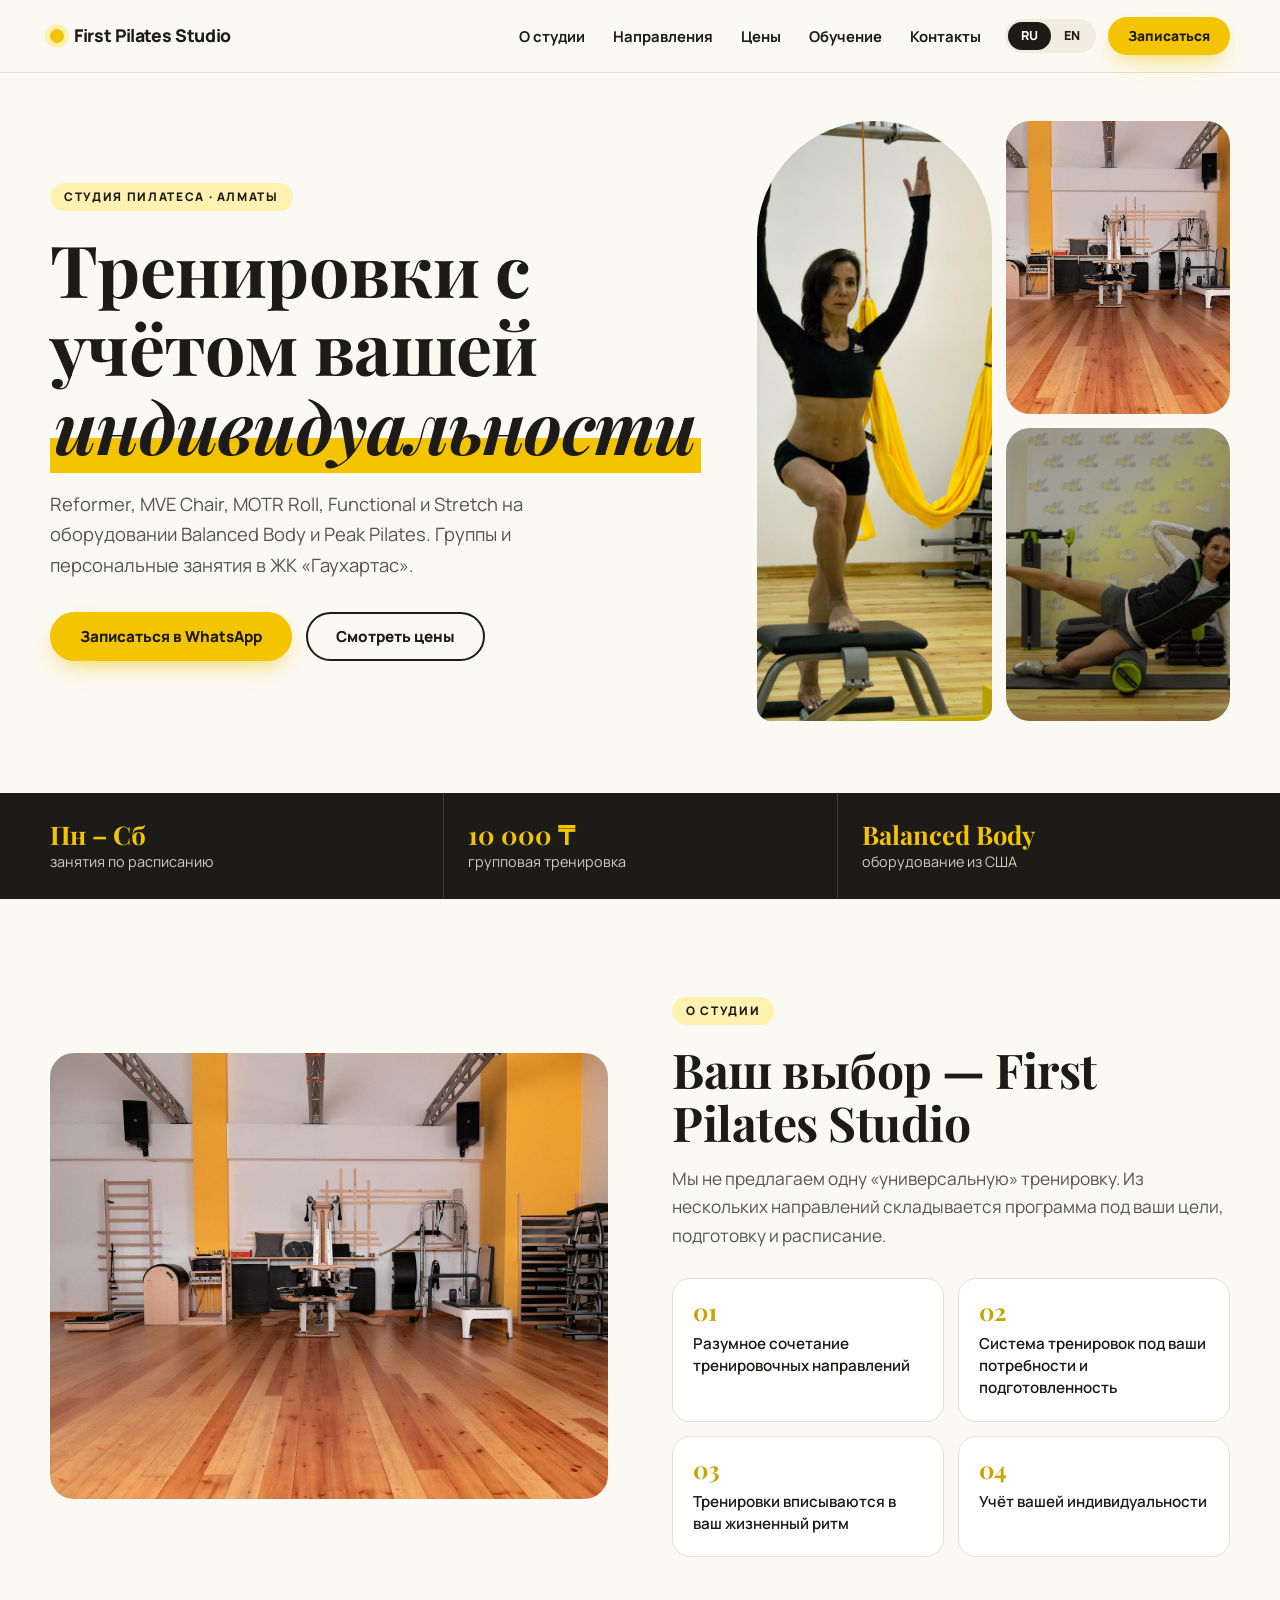
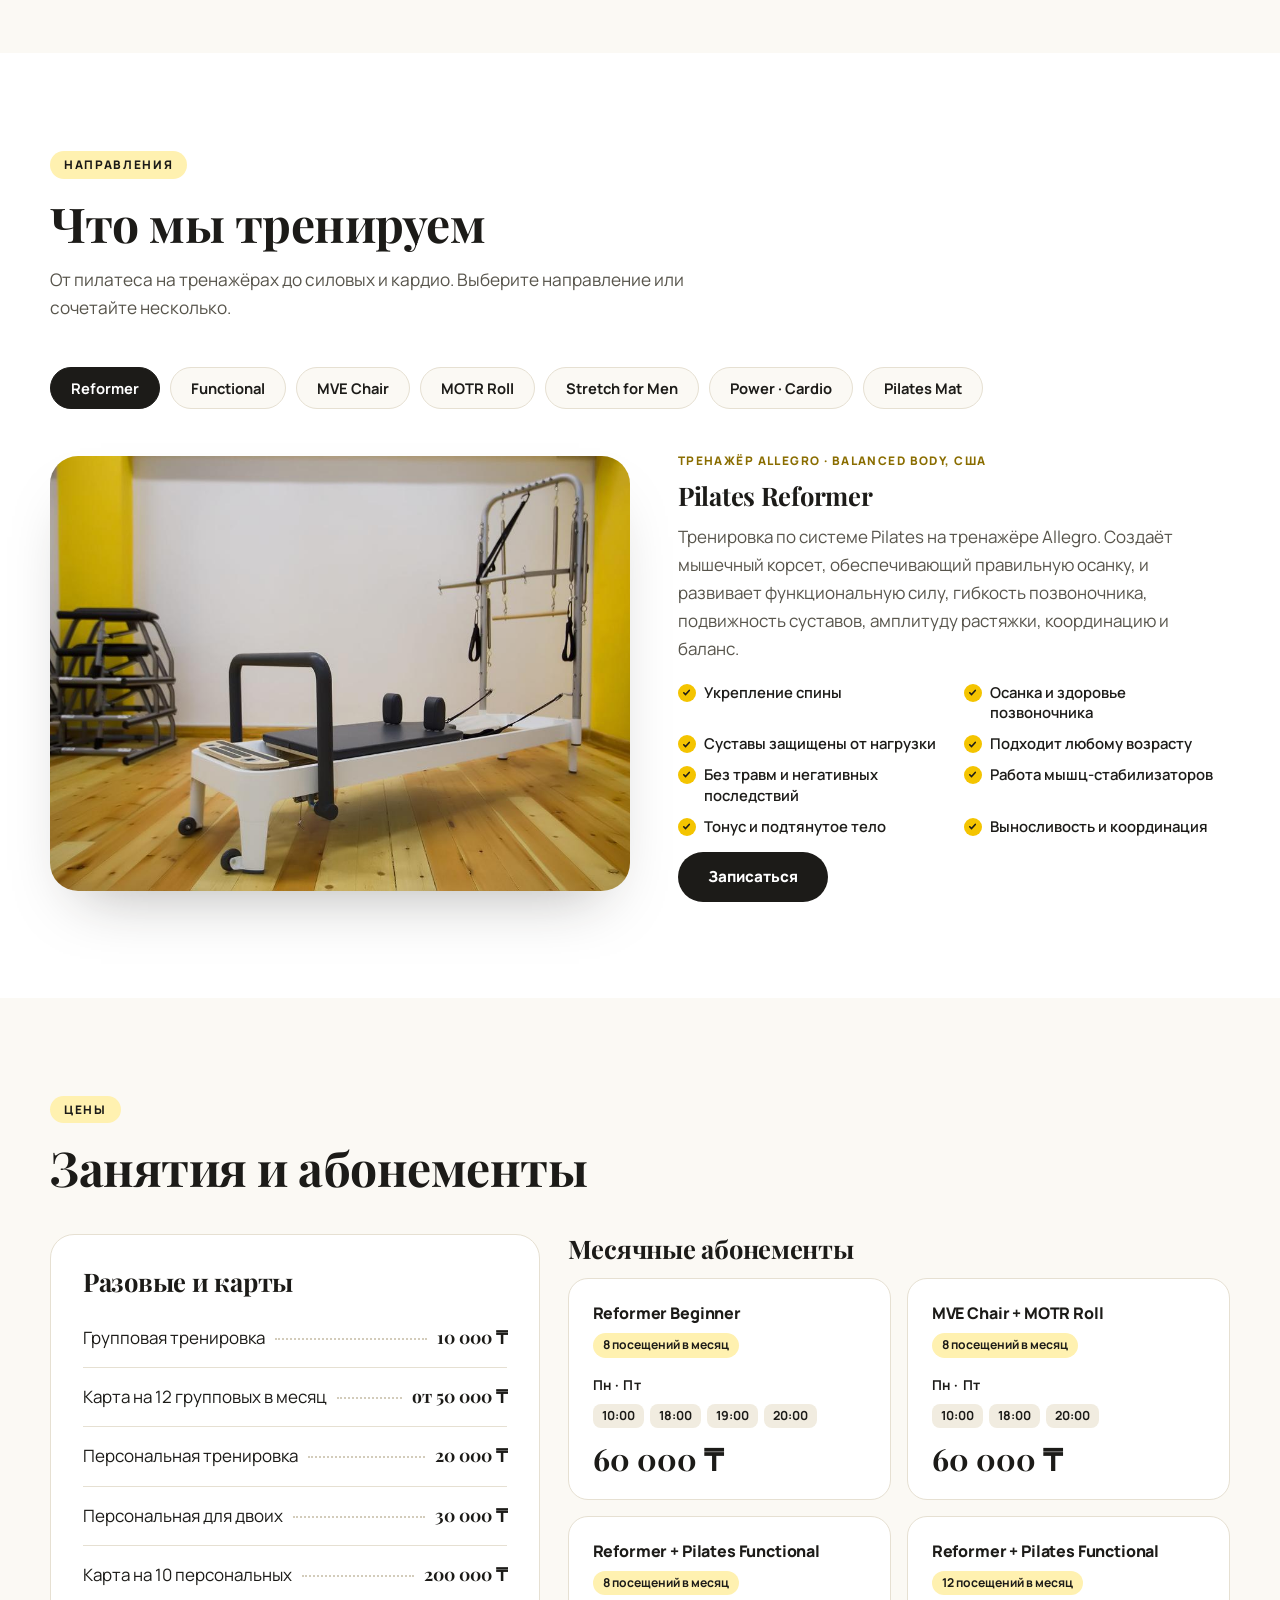
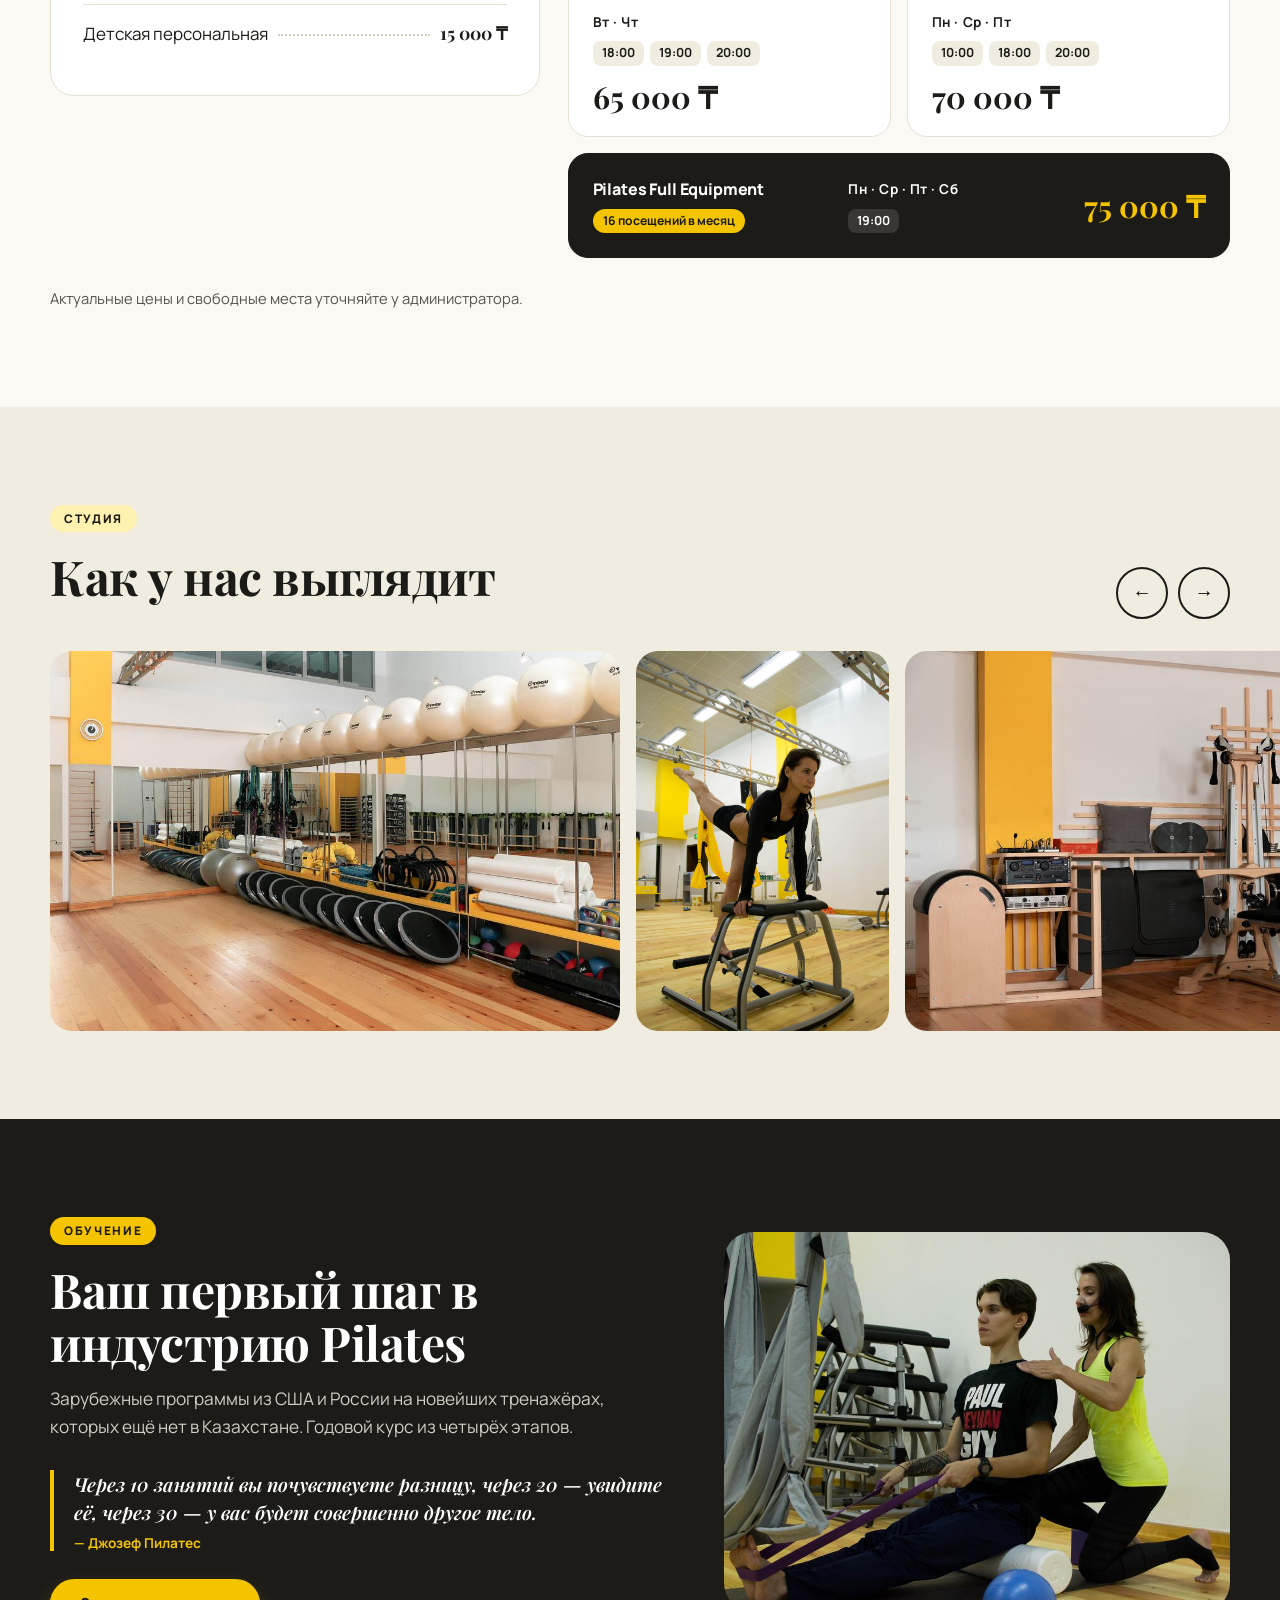
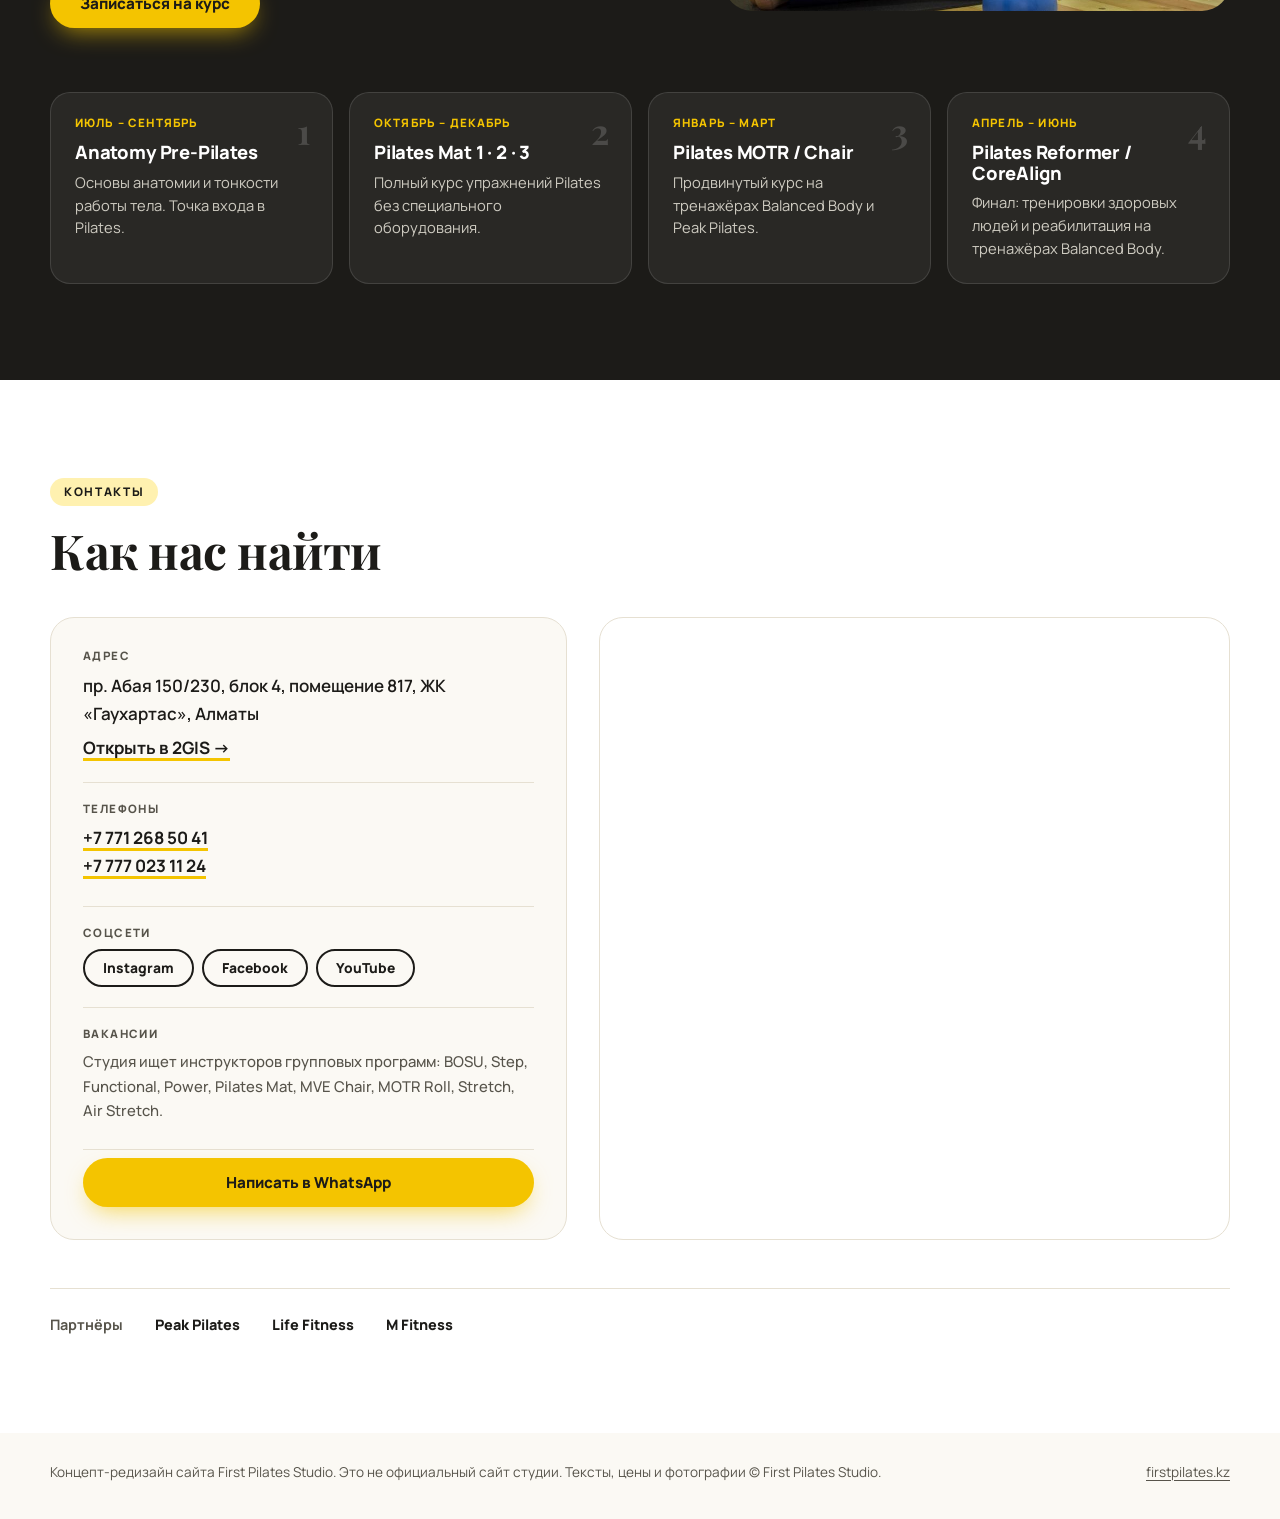
==== commit fd879671: "Single-page bilingual site with RU/EN toggle and photo-led redesign - One page, language switched cl" ====
--- a/index.html
+++ b/index.html
@@ -3,38 +3,36 @@
 <head>
 <meta charset="UTF-8" />
 <meta name="viewport" content="width=device-width, initial-scale=1" />
-<title>First Pilates Studio — пилатес в Алматы: Reformer, Chair, MOTR Roll</title>
-<meta name="description" content="Студия пилатеса в Алматы (ЖК «Гаухартас»): Pilates Reformer, MVE Chair, MOTR Roll, Functional, Stretch. Групповые и персональные тренировки, курсы для инструкторов." />
+<title data-en="First Pilates Studio — Pilates in Almaty: Reformer, Chair, MOTR Roll">First Pilates Studio — пилатес в Алматы: Reformer, Chair, MOTR Roll</title>
+<meta name="description" content="Студия пилатеса в Алматы (ЖК «Гаухартас»): Reformer, MVE Chair, MOTR Roll, Functional, Stretch. Групповые и персональные тренировки, обучение инструкторов." data-en-content="Pilates studio in Almaty (Gaukhartas complex): Reformer, MVE Chair, MOTR Roll, Functional, Stretch. Group and personal training, instructor courses." />
 <link rel="canonical" href="https://evergreen-pilates-site.pages.dev/" />
-<link rel="alternate" hreflang="ru" href="https://evergreen-pilates-site.pages.dev/" />
-<link rel="alternate" hreflang="en" href="https://evergreen-pilates-site.pages.dev/en/" />
-<link rel="alternate" hreflang="x-default" href="https://evergreen-pilates-site.pages.dev/" />
-
 <meta property="og:type" content="website" />
 <meta property="og:site_name" content="First Pilates Studio" />
-<meta property="og:locale" content="ru_RU" />
 <meta property="og:title" content="First Pilates Studio — пилатес в Алматы: Reformer, Chair, MOTR Roll" />
-<meta property="og:description" content="Студия пилатеса в Алматы (ЖК «Гаухартас»): Pilates Reformer, MVE Chair, MOTR Roll, Functional, Stretch. Групповые и персональные тренировки, курсы для инструкторов." />
+<meta property="og:description" content="Студия пилатеса в Алматы (ЖК «Гаухартас»): Reformer, MVE Chair, MOTR Roll, Functional, Stretch. Групповые и персональные тренировки, обучение инструкторов." />
 <meta property="og:url" content="https://evergreen-pilates-site.pages.dev/" />
 <meta property="og:image" content="https://evergreen-pilates-site.pages.dev/assets/img/studio.jpg" />
 <meta name="twitter:card" content="summary_large_image" />
-
 <link rel="icon" href="data:image/svg+xml,%3Csvg xmlns='http://www.w3.org/2000/svg' viewBox='0 0 32 32'%3E%3Ccircle cx='16' cy='16' r='12' fill='%23f4c400'/%3E%3C/svg%3E" />
 <link rel="preconnect" href="https://fonts.googleapis.com" />
 <link rel="preconnect" href="https://fonts.gstatic.com" crossorigin />
-<link href="https://fonts.googleapis.com/css2?family=Manrope:wght@400;500;600;700;800&display=swap" rel="stylesheet" />
-<link rel="stylesheet" href="/assets/css/style.css" />
+<link href="https://fonts.googleapis.com/css2?family=Manrope:wght@400;500;600;700;800&family=Playfair+Display:ital,wght@0,600;0,700;1,600&display=swap" rel="stylesheet" />
+<link rel="stylesheet" href="/assets/css/app.css" />
 <script type="application/ld+json">
 {
   "@context": "https://schema.org",
   "@type": "ExerciseGym",
   "name": "First Pilates Studio",
-  "description": "Студия пилатеса в Алматы: Reformer, MVE Chair, MOTR Roll, Functional, Stretch. Групповые и персональные тренировки.",
+  "description": "Студия пилатеса в Алматы: Reformer, MVE Chair, MOTR Roll, Functional, Stretch.",
   "url": "https://evergreen-pilates-site.pages.dev/",
   "image": "https://evergreen-pilates-site.pages.dev/assets/img/studio.jpg",
   "telephone": [
     "+77712685041",
     "+77770231124"
+  ],
+  "availableLanguage": [
+    "ru",
+    "en"
   ],
   "address": {
     "@type": "PostalAddress",
@@ -53,141 +51,260 @@
 <body>
 
 <header class="site-header">
-  <div class="container bar">
-    <a href="/" class="brand"><span class="brand-mark"></span>First Pilates Studio</a>
-    <button class="nav-toggle" aria-label="Меню" aria-expanded="false">
-      <svg width="26" height="26" viewBox="0 0 24 24" fill="none" stroke="currentColor" stroke-width="2" stroke-linecap="round"><path d="M4 6h16M4 12h16M4 18h16"/></svg>
-    </button>
-    <nav class="nav">
-      <a href="#about">О студии</a><a href="#programs">Направления</a><a href="#pricing">Цены</a><a href="#school">Обучение</a><a href="#contact">Контакты</a>
-      <div class="lang" role="group" aria-label="Language"><a href="/" hreflang="ru" lang="ru" aria-current="true">RU</a><a href="/en/" hreflang="en" lang="en" >EN</a></div>
-      <a href="https://wa.me/77712685041?text=%D0%97%D0%B4%D1%80%D0%B0%D0%B2%D1%81%D1%82%D0%B2%D1%83%D0%B9%D1%82%D0%B5%21%20%D0%A5%D0%BE%D1%87%D1%83%20%D0%B7%D0%B0%D0%BF%D0%B8%D1%81%D0%B0%D1%82%D1%8C%D1%81%D1%8F%20%D0%BD%D0%B0%20%D1%82%D1%80%D0%B5%D0%BD%D0%B8%D1%80%D0%BE%D0%B2%D0%BA%D1%83." class="btn btn-primary btn-sm" target="_blank" rel="noopener">Записаться</a>
+  <div class="wrap bar">
+    <a href="#top" class="brand"><span class="dot"></span>First Pilates Studio</a>
+    <nav class="nav" id="nav">
+      <a href="#about" data-en="About">О студии</a><a href="#programs" data-en="Programs">Направления</a><a href="#pricing" data-en="Pricing">Цены</a><a href="#school" data-en="Training">Обучение</a><a href="#contact" data-en="Contact">Контакты</a>
     </nav>
+    <div class="bar-right">
+      <div class="lang" role="group" aria-label="Language">
+        <button type="button" data-lang="ru" aria-pressed="true">RU</button>
+        <button type="button" data-lang="en" aria-pressed="false">EN</button>
+      </div>
+      <a class="btn btn-yellow btn-sm hide-sm" href="https://wa.me/77712685041?text=%D0%97%D0%B4%D1%80%D0%B0%D0%B2%D1%81%D1%82%D0%B2%D1%83%D0%B9%D1%82%D0%B5%21%20%D0%A5%D0%BE%D1%87%D1%83%20%D0%B7%D0%B0%D0%BF%D0%B8%D1%81%D0%B0%D1%82%D1%8C%D1%81%D1%8F%20%D0%BD%D0%B0%20%D1%82%D1%80%D0%B5%D0%BD%D0%B8%D1%80%D0%BE%D0%B2%D0%BA%D1%83." data-en-href="https://wa.me/77712685041?text=Hello%21%20I%27d%20like%20to%20book%20a%20class." target="_blank" rel="noopener" data-en="Book now">Записаться</a>
+      <button class="burger" type="button" aria-label="Menu" aria-expanded="false" aria-controls="nav">
+        <span></span><span></span><span></span>
+      </button>
+    </div>
   </div>
 </header>
 
-<main>
+<main id="top">
+
 <section class="hero">
-  <div class="container hero-grid">
+  <div class="wrap hero-grid">
+    <div class="hero-copy">
+      <span class="chip" data-en="Pilates studio · Almaty">Студия пилатеса · Алматы</span>
+      <h1 data-en="Training built around your &lt;em&gt;individuality&lt;/em&gt;">Тренировки с учётом вашей <em>индивидуальности</em></h1>
+      <p class="lead" data-en="Reformer, MVE Chair, MOTR Roll, Functional and Stretch on Balanced Body and Peak Pilates equipment. Group and personal sessions in the Gaukhartas complex.">Reformer, MVE Chair, MOTR Roll, Functional и Stretch на оборудовании Balanced Body и Peak Pilates. Группы и персональные занятия в ЖК «Гаухартас».</p>
+      <div class="hero-cta">
+        <a class="btn btn-yellow" href="https://wa.me/77712685041?text=%D0%97%D0%B4%D1%80%D0%B0%D0%B2%D1%81%D1%82%D0%B2%D1%83%D0%B9%D1%82%D0%B5%21%20%D0%A5%D0%BE%D1%87%D1%83%20%D0%B7%D0%B0%D0%BF%D0%B8%D1%81%D0%B0%D1%82%D1%8C%D1%81%D1%8F%20%D0%BD%D0%B0%20%D1%82%D1%80%D0%B5%D0%BD%D0%B8%D1%80%D0%BE%D0%B2%D0%BA%D1%83." data-en-href="https://wa.me/77712685041?text=Hello%21%20I%27d%20like%20to%20book%20a%20class." target="_blank" rel="noopener" data-en="Book on WhatsApp">Записаться в WhatsApp</a>
+        <a class="btn btn-line" href="#pricing" data-en="See pricing">Смотреть цены</a>
+      </div>
+    </div>
+    <div class="collage">
+      <img class="c-big" src="/assets/img/hero.jpg" alt="Тренировка на подвесных гамаках" data-en-alt="Class on suspended hammocks" width="1680" height="2753" fetchpriority="high" />
+      <img class="c-a" src="/assets/img/studio.jpg" alt="Светлый зал студии" data-en-alt="The bright studio hall" width="1680" height="1120" />
+      <img class="c-b" src="/assets/img/g8.jpg" alt="Упражнение с роллом" data-en-alt="Exercise with a roll" width="960" height="640" />
+    </div>
+  </div>
+</section>
+
+<div class="strip">
+  <div class="wrap strip-grid">
+    <div><b data-en="Mon – Sat">Пн – Сб</b><span data-en="classes on schedule">занятия по расписанию</span></div>
+    <div><b data-en="10,000 ₸">10&nbsp;000&nbsp;₸</b><span data-en="group class">групповая тренировка</span></div>
+    <div><b>Balanced Body</b><span data-en="equipment from the USA">оборудование из США</span></div>
+  </div>
+</div>
+
+<section id="about" class="about">
+  <div class="wrap about-grid">
+    <img src="/assets/img/studio.jpg" alt="Зал First Pilates Studio" data-en-alt="First Pilates Studio hall" width="1680" height="1120" loading="lazy" />
     <div>
-      <span class="eyebrow">Студия пилатеса в Алматы</span>
-      <h1>Тренировки с учётом вашей <mark>индивидуальности</mark></h1>
-      <p class="lede">Pilates Reformer, MVE Chair, MOTR Roll, Functional и Stretch на профессиональном оборудовании Balanced Body и Peak Pilates. Группы и персональные занятия в ЖК «Гаухартас».</p>
-      <div class="hero-actions">
-        <a href="https://wa.me/77712685041?text=%D0%97%D0%B4%D1%80%D0%B0%D0%B2%D1%81%D1%82%D0%B2%D1%83%D0%B9%D1%82%D0%B5%21%20%D0%A5%D0%BE%D1%87%D1%83%20%D0%B7%D0%B0%D0%BF%D0%B8%D1%81%D0%B0%D1%82%D1%8C%D1%81%D1%8F%20%D0%BD%D0%B0%20%D1%82%D1%80%D0%B5%D0%BD%D0%B8%D1%80%D0%BE%D0%B2%D0%BA%D1%83." class="btn btn-primary" target="_blank" rel="noopener">Записаться в WhatsApp</a>
-        <a href="#pricing" class="btn btn-ghost">Смотреть цены</a>
-      </div>
-      <ul class="hero-facts"><li>Оборудование Balanced Body (США)</li><li>Группы и персональные занятия</li><li>Для любого уровня подготовки</li></ul>
-    </div>
-    <div class="hero-photo">
-      <img src="/assets/img/hero.jpg" alt="Тренировка на подвесных гамаках в First Pilates Studio" width="1680" height="2100" fetchpriority="high" />
-    </div>
-  </div>
-</section>
-
-<section id="about">
-  <div class="container about-grid">
-    <div>
-      <span class="eyebrow">О студии</span>
-      <h2>Ваш выбор — First Pilates Studio</h2>
-      <p class="lede">Мы не предлагаем одну «универсальную» тренировку. В студии собрано несколько направлений, из которых складывается программа под ваши цели, подготовку и расписание.</p>
-      <ul class="principles"><li>Разумное сочетание тренировочных направлений.</li><li>Система тренировок, которая отвечает вашим потребностям и вашей подготовленности.</li><li>Возможность сочетать ваш жизненный ритм с тренировочным процессом.</li><li>Тренировки с учётом вашей индивидуальности.</li></ul>
-    </div>
-    <img src="/assets/img/studio.jpg" alt="Зал First Pilates Studio: светлое пространство с тренажёрами" width="1680" height="1120" loading="lazy" />
+      <span class="eyebrow" data-en="About">О студии</span>
+      <h2 data-en="Your choice — First Pilates Studio">Ваш выбор — First Pilates Studio</h2>
+      <p class="muted" data-en="We don&#x27;t offer one “universal” workout. Several methods add up to a program for your goals, fitness level and schedule.">Мы не предлагаем одну «универсальную» тренировку. Из нескольких направлений складывается программа под ваши цели, подготовку и расписание.</p>
+      <div class="tiles">
+        <div class="tile"><span>01</span><p data-en="A sensible combination of training methods">Разумное сочетание тренировочных направлений</p></div>
+        <div class="tile"><span>02</span><p data-en="A training system matched to your needs and level">Система тренировок под ваши потребности и подготовленность</p></div>
+        <div class="tile"><span>03</span><p data-en="Training that fits the rhythm of your life">Тренировки вписываются в ваш жизненный ритм</p></div>
+        <div class="tile"><span>04</span><p data-en="Your individuality taken into account">Учёт вашей индивидуальности</p></div>
+      </div>
+    </div>
   </div>
 </section>
 
 <section id="programs" class="programs">
-  <div class="container">
-    <div class="section-head">
-      <span class="eyebrow">Направления</span>
-      <h2>Что мы тренируем</h2>
-      <p class="lede">От пилатеса на тренажёрах до силовых и кардио: выбирайте одно направление или сочетайте несколько.</p>
-    </div>
-    <div class="feature">
-      <img src="/assets/img/reformer.jpg" alt="Тренажёр Pilates Reformer Allegro" width="1060" height="706" loading="lazy" />
-      <div class="feature-body">
-        <span class="eyebrow">Balance Body · Allegro</span>
-        <h3 style="font-size:1.9rem">Pilates Reformer</h3>
-        <p>Тренировка по системе Pilates на тренажёре Allegro (Balance Body, USA). Направлена на создание мышечного корсета, обеспечивающего правильную осанку. Развивает функциональную силу, гибкость позвоночника, подвижность суставов, амплитуду растяжки, координацию и баланс.</p>
-        <ul class="checks"><li>Укрепление спины</li><li>Улучшение осанки и здоровья позвоночника</li><li>Позвоночник и суставы защищены от нагрузки</li><li>Подходит людям любого возраста</li><li>Без травм и негативных последствий</li><li>Проработка мышц-стабилизаторов</li><li>Тонус и подтянутое тело</li><li>Выносливость и координация</li></ul>
-      </div>
-    </div>
-    <div class="cards"><article class="card"><img src="/assets/img/functional.jpg" alt="Тренировка Pilates Functional с оборудованием" width="1060" height="706" loading="lazy" /><div class="card-body"><h3>Pilates Functional</h3><p>Программа с мячами, изотоническими кольцами и роллами. Создаёт мышечный корсет, который помогает сохранять правильные изгибы позвоночника.</p></div></article><article class="card"><img src="/assets/img/chair.jpg" alt="Тренажёр MVE Chair" width="1060" height="706" loading="lazy" /><div class="card-body"><h3>Pilates MVE Chair</h3><p>Тренажёр-стул MVE Chair улучшает работу мышц, удерживающих позвоночник в положении сидя.</p></div></article><article class="card"><img src="/assets/img/motr.jpg" alt="Тренажёр MOTR Roll" width="1060" height="706" loading="lazy" /><div class="card-body"><h3>Pilates MOTR Roll</h3><p>Многофункциональный ролл с амортизаторами: работа в восьми плоскостях и три уровня сопротивления. Укрепляет глубокие мышцы.</p></div></article><article class="card"><img src="/assets/img/stretch.jpg" alt="Растяжка на гамаках" width="1060" height="706" loading="lazy" /><div class="card-body"><h3>Stretch for Men</h3><p>Эластичность связок и крупных мышц, подвижность суставов и гибкость позвоночника. Растяжка на гамаках, Pilates Reformer и метод Gyrotonic® на Pully Tower.</p></div></article><article class="card"><img src="/assets/img/power.jpg" alt="Групповая функциональная тренировка" width="1060" height="706" loading="lazy" /><div class="card-body"><h3>Power · Cardio · Functional</h3><p>Power укрепляет крупные мышцы и корректирует формы, Cardio развивает выносливость сердца, Functional учит правильным движениям на каждый день.</p></div></article><article class="card"><img src="/assets/img/g4.jpg" alt="Занятие Pilates Mat" width="1060" height="706" loading="lazy" /><div class="card-body"><h3>Pilates Mat I</h3><p>Начальный курс по системе Pilates без оборудования: техника, дыхание, нейтральное положение позвоночника и основные упражнения.</p></div></article></div>
-  </div>
-</section>
-
-<section id="pricing">
-  <div class="container">
-    <div class="section-head">
-      <span class="eyebrow">Цены</span>
-      <h2>Стоимость занятий и абонементов</h2>
-    </div>
-    <div class="price-grid">
-      <div class="panel">
-        <h3>Разовые занятия</h3>
-        <ul class="price-list"><li><span>Групповая тренировка</span><span class="amount">10 000 ₸</span></li><li><span>Карта на 12 групповых в месяц</span><span class="amount">от 50 000 ₸</span></li><li><span>Персональная тренировка</span><span class="amount">20 000 ₸</span></li><li><span>Персональная для двоих</span><span class="amount">30 000 ₸</span></li><li><span>Карта на 10 персональных</span><span class="amount">200 000 ₸</span></li><li><span>Детская персональная</span><span class="amount">15 000 ₸</span></li></ul>
-      </div>
-      <div class="panel">
-        <h3>Месячные абонементы</h3>
-        <div class="plans"><div class="plan"><h4>Reformer Beginner</h4><span class="amount">60 000 ₸</span><span class="meta">8 посещений в месяц · Пн/Пт 10:00, 18:00, 19:00, 20:00</span></div><div class="plan"><h4>MVE Chair + MOTR Roll</h4><span class="amount">60 000 ₸</span><span class="meta">8 посещений в месяц · Пн/Пт 10:00, 18:00, 20:00</span></div><div class="plan"><h4>Reformer + Pilates Functional</h4><span class="amount">65 000 ₸</span><span class="meta">8 посещений в месяц · Вт/Чт 18:00, 19:00, 20:00</span></div><div class="plan hot"><h4>Reformer + Pilates Functional</h4><span class="amount">70 000 ₸</span><span class="meta">12 посещений в месяц · Пн/Ср/Пт 10:00, 18:00, 20:00</span></div><div class="plan"><h4>Pilates Full Equipment</h4><span class="amount">75 000 ₸</span><span class="meta">16 посещений в месяц · Пн/Ср/Пт/Сб 19:00</span></div></div>
-        <p class="note">Актуальные цены и свободные места уточняйте у администратора.</p>
-      </div>
-    </div>
-  </div>
+  <div class="wrap">
+    <div class="head">
+      <span class="eyebrow" data-en="Programs">Направления</span>
+      <h2 data-en="What we train">Что мы тренируем</h2>
+      <p class="muted" data-en="From equipment Pilates to strength and cardio. Pick one program or combine several.">От пилатеса на тренажёрах до силовых и кардио. Выберите направление или сочетайте несколько.</p>
+    </div>
+    <div class="tabs" role="tablist" aria-label="Programs"><button class="tab" role="tab" id="tab-reformer" aria-controls="pane-reformer" aria-selected="true" data-en="Reformer">Reformer</button><button class="tab" role="tab" id="tab-functional" aria-controls="pane-functional" aria-selected="false" data-en="Functional">Functional</button><button class="tab" role="tab" id="tab-chair" aria-controls="pane-chair" aria-selected="false" data-en="MVE Chair">MVE Chair</button><button class="tab" role="tab" id="tab-motr" aria-controls="pane-motr" aria-selected="false" data-en="MOTR Roll">MOTR Roll</button><button class="tab" role="tab" id="tab-stretch" aria-controls="pane-stretch" aria-selected="false" data-en="Stretch for Men">Stretch for Men</button><button class="tab" role="tab" id="tab-power" aria-controls="pane-power" aria-selected="false" data-en="Power · Cardio">Power · Cardio</button><button class="tab" role="tab" id="tab-mat" aria-controls="pane-mat" aria-selected="false" data-en="Pilates Mat">Pilates Mat</button></div>
+    <div class="panes">
+      <div class="pane" role="tabpanel" id="pane-reformer" aria-labelledby="tab-reformer">
+        <img src="/assets/img/reformer.jpg" alt="Тренажёр Pilates Reformer Allegro" data-en-alt="Pilates Reformer Allegro machine" width="1060" height="706" loading="eager" />
+        <div class="pane-body">
+          <span class="kicker" data-en="Allegro machine · Balanced Body, USA">Тренажёр Allegro · Balanced Body, США</span>
+          <h3>Pilates Reformer</h3>
+          <p data-en="Pilates training on the Allegro reformer. It builds a muscular corset for flawless posture and develops functional strength, spinal flexibility, joint mobility, stretch range, coordination and balance.">Тренировка по системе Pilates на тренажёре Allegro. Создаёт мышечный корсет, обеспечивающий правильную осанку, и развивает функциональную силу, гибкость позвоночника, подвижность суставов, амплитуду растяжки, координацию и баланс.</p>
+          <ul class="ticks"><li data-en="Stronger back">Укрепление спины</li><li data-en="Posture and spine health">Осанка и здоровье позвоночника</li><li data-en="Joints protected from strain">Суставы защищены от нагрузки</li><li data-en="Suitable for any age">Подходит любому возрасту</li><li data-en="No injuries or side effects">Без травм и негативных последствий</li><li data-en="Works stabiliser muscles">Работа мышц-стабилизаторов</li><li data-en="Toned, lean body">Тонус и подтянутое тело</li><li data-en="Endurance and coordination">Выносливость и координация</li></ul>
+          <a class="btn btn-dark" href="https://wa.me/77712685041?text=%D0%97%D0%B4%D1%80%D0%B0%D0%B2%D1%81%D1%82%D0%B2%D1%83%D0%B9%D1%82%D0%B5%21%20%D0%A5%D0%BE%D1%87%D1%83%20%D0%B7%D0%B0%D0%BF%D0%B8%D1%81%D0%B0%D1%82%D1%8C%D1%81%D1%8F%3A%20Pilates%20Reformer." data-en-href="https://wa.me/77712685041?text=Hello%21%20I%27d%20like%20to%20book%3A%20Pilates%20Reformer." target="_blank" rel="noopener" data-en="Book this">Записаться</a>
+        </div>
+      </div>
+      <div class="pane" role="tabpanel" id="pane-functional" aria-labelledby="tab-functional" hidden>
+        <img src="/assets/img/functional.jpg" alt="Тренировка Pilates Functional с оборудованием" data-en-alt="Pilates Functional class with equipment" width="1060" height="706" loading="lazy" />
+        <div class="pane-body">
+          <span class="kicker" data-en="Balls · rings · rollers">Мячи · кольца · роллы</span>
+          <h3>Pilates Functional</h3>
+          <p data-en="A program with balls, isotonic rings and rollers. It builds a muscular corset that helps keep the natural curves of the spine.">Программа с мячами, изотоническими кольцами и роллами. Создаёт мышечный корсет, который помогает сохранять правильные изгибы позвоночника.</p>
+          
+          <a class="btn btn-dark" href="https://wa.me/77712685041?text=%D0%97%D0%B4%D1%80%D0%B0%D0%B2%D1%81%D1%82%D0%B2%D1%83%D0%B9%D1%82%D0%B5%21%20%D0%A5%D0%BE%D1%87%D1%83%20%D0%B7%D0%B0%D0%BF%D0%B8%D1%81%D0%B0%D1%82%D1%8C%D1%81%D1%8F%3A%20Pilates%20Functional." data-en-href="https://wa.me/77712685041?text=Hello%21%20I%27d%20like%20to%20book%3A%20Pilates%20Functional." target="_blank" rel="noopener" data-en="Book this">Записаться</a>
+        </div>
+      </div>
+      <div class="pane" role="tabpanel" id="pane-chair" aria-labelledby="tab-chair" hidden>
+        <img src="/assets/img/chair.jpg" alt="Тренажёр MVE Chair" data-en-alt="MVE Chair trainer" width="1060" height="706" loading="lazy" />
+        <div class="pane-body">
+          <span class="kicker" data-en="Chair trainer">Тренажёр-стул</span>
+          <h3>Pilates MVE Chair</h3>
+          <p data-en="Training on the MVE Chair. The trainer improves the work of the muscles that hold the spine upright while seated.">Тренировка на специальном тренажёре-стуле MVE Chair. Тренажёр улучшает работу мышц, удерживающих позвоночник в положении сидя.</p>
+          
+          <a class="btn btn-dark" href="https://wa.me/77712685041?text=%D0%97%D0%B4%D1%80%D0%B0%D0%B2%D1%81%D1%82%D0%B2%D1%83%D0%B9%D1%82%D0%B5%21%20%D0%A5%D0%BE%D1%87%D1%83%20%D0%B7%D0%B0%D0%BF%D0%B8%D1%81%D0%B0%D1%82%D1%8C%D1%81%D1%8F%3A%20Pilates%20MVE%20Chair." data-en-href="https://wa.me/77712685041?text=Hello%21%20I%27d%20like%20to%20book%3A%20Pilates%20MVE%20Chair." target="_blank" rel="noopener" data-en="Book this">Записаться</a>
+        </div>
+      </div>
+      <div class="pane" role="tabpanel" id="pane-motr" aria-labelledby="tab-motr" hidden>
+        <img src="/assets/img/motr.jpg" alt="Тренажёр MOTR Roll" data-en-alt="MOTR Roll trainer" width="1060" height="706" loading="lazy" />
+        <div class="pane-body">
+          <span class="kicker" data-en="Eight planes · three resistance levels">Восемь плоскостей · три уровня нагрузки</span>
+          <h3>Pilates MOTR Roll</h3>
+          <p data-en="A multi-function roll with resistance cords lets you work in eight planes at one of three resistance levels. It strengthens the deep muscles and widens the range of exercises.">Многофункциональный ролл с амортизаторами позволяет работать в восьми плоскостях с одним из трёх уровней сопротивления. Увеличивает силу глубоких мышц и расширяет диапазон упражнений.</p>
+          
+          <a class="btn btn-dark" href="https://wa.me/77712685041?text=%D0%97%D0%B4%D1%80%D0%B0%D0%B2%D1%81%D1%82%D0%B2%D1%83%D0%B9%D1%82%D0%B5%21%20%D0%A5%D0%BE%D1%87%D1%83%20%D0%B7%D0%B0%D0%BF%D0%B8%D1%81%D0%B0%D1%82%D1%8C%D1%81%D1%8F%3A%20Pilates%20MOTR%20Roll." data-en-href="https://wa.me/77712685041?text=Hello%21%20I%27d%20like%20to%20book%3A%20Pilates%20MOTR%20Roll." target="_blank" rel="noopener" data-en="Book this">Записаться</a>
+        </div>
+      </div>
+      <div class="pane" role="tabpanel" id="pane-stretch" aria-labelledby="tab-stretch" hidden>
+        <img src="/assets/img/stretch.jpg" alt="Растяжка на гамаках" data-en-alt="Hammock stretching" width="1060" height="706" loading="lazy" />
+        <div class="pane-body">
+          <span class="kicker" data-en="Hammocks · Reformer · Gyrotonic®">Гамаки · Reformer · Gyrotonic®</span>
+          <h3>Stretch for Men</h3>
+          <p data-en="Training for elastic ligaments and large muscles, joint mobility and a flexible spine. Hammock stretching is combined with deep-muscle strengthening, Reformer work and the Gyrotonic® method on the Pulley Tower.">Тренировка для эластичности связок и крупных мышц, подвижности суставов и гибкости позвоночника. Растяжка на гамаках сочетается с укреплением глубоких мышц, а также с упражнениями на Reformer и методом Gyrotonic® на Pully Tower.</p>
+          
+          <a class="btn btn-dark" href="https://wa.me/77712685041?text=%D0%97%D0%B4%D1%80%D0%B0%D0%B2%D1%81%D1%82%D0%B2%D1%83%D0%B9%D1%82%D0%B5%21%20%D0%A5%D0%BE%D1%87%D1%83%20%D0%B7%D0%B0%D0%BF%D0%B8%D1%81%D0%B0%D1%82%D1%8C%D1%81%D1%8F%3A%20Stretch%20for%20Men." data-en-href="https://wa.me/77712685041?text=Hello%21%20I%27d%20like%20to%20book%3A%20Stretch%20for%20Men." target="_blank" rel="noopener" data-en="Book this">Записаться</a>
+        </div>
+      </div>
+      <div class="pane" role="tabpanel" id="pane-power" aria-labelledby="tab-power" hidden>
+        <img src="/assets/img/power.jpg" alt="Групповая функциональная тренировка" data-en-alt="Group functional training" width="1060" height="706" loading="lazy" />
+        <div class="pane-body">
+          <span class="kicker" data-en="Strength and cardio">Силовые и кардио</span>
+          <h3>Power · Cardio · Functional training</h3>
+          <p data-en="Power strengthens the large muscles of the whole body and shapes it. Cardio builds heart and overall muscular endurance. Functional training uses your own body weight to improve muscle memory and safe everyday movement.">Power укрепляет крупные мышцы всего тела и корректирует формы. Cardio развивает выносливость сердца и всех мышц. Functional training — упражнения с собственным весом, которые улучшают мышечную память и учат правильно двигаться в повседневной жизни.</p>
+          
+          <a class="btn btn-dark" href="https://wa.me/77712685041?text=%D0%97%D0%B4%D1%80%D0%B0%D0%B2%D1%81%D1%82%D0%B2%D1%83%D0%B9%D1%82%D0%B5%21%20%D0%A5%D0%BE%D1%87%D1%83%20%D0%B7%D0%B0%D0%BF%D0%B8%D1%81%D0%B0%D1%82%D1%8C%D1%81%D1%8F%3A%20Power%20%C2%B7%20Cardio%20%C2%B7%20Functional%20training." data-en-href="https://wa.me/77712685041?text=Hello%21%20I%27d%20like%20to%20book%3A%20Power%20%C2%B7%20Cardio%20%C2%B7%20Functional%20training." target="_blank" rel="noopener" data-en="Book this">Записаться</a>
+        </div>
+      </div>
+      <div class="pane" role="tabpanel" id="pane-mat" aria-labelledby="tab-mat" hidden>
+        <img src="/assets/img/g4.jpg" alt="Занятие Pilates Mat" data-en-alt="Pilates Mat session" width="1060" height="706" loading="lazy" />
+        <div class="pane-body">
+          <span class="kicker" data-en="No equipment · for beginners">Без оборудования · для начинающих</span>
+          <h3>Pilates Mat I</h3>
+          <p data-en="An entry-level course in the Pilates system without equipment: diaphragmatic breathing, neutral spine, core exercises for beginners and their modifications.">Начальный курс по системе Pilates без оборудования: диафрагмальное дыхание, нейтральное положение позвоночника, основные упражнения для начинающих и их модификации.</p>
+          
+          <a class="btn btn-dark" href="https://wa.me/77712685041?text=%D0%97%D0%B4%D1%80%D0%B0%D0%B2%D1%81%D1%82%D0%B2%D1%83%D0%B9%D1%82%D0%B5%21%20%D0%A5%D0%BE%D1%87%D1%83%20%D0%B7%D0%B0%D0%BF%D0%B8%D1%81%D0%B0%D1%82%D1%8C%D1%81%D1%8F%3A%20Pilates%20Mat%20I." data-en-href="https://wa.me/77712685041?text=Hello%21%20I%27d%20like%20to%20book%3A%20Pilates%20Mat%20I." target="_blank" rel="noopener" data-en="Book this">Записаться</a>
+        </div>
+      </div>
+    </div>
+  </div>
+</section>
+
+<section id="pricing" class="pricing">
+  <div class="wrap">
+    <div class="head">
+      <span class="eyebrow" data-en="Pricing">Цены</span>
+      <h2 data-en="Classes and memberships">Занятия и абонементы</h2>
+    </div>
+    <div class="pricing-grid">
+      <div class="card singles">
+        <h3 data-en="Single sessions and packs">Разовые и карты</h3>
+        <ul class="ledger"><li><span data-en="Group class">Групповая тренировка</span><i class="leader"></i><b data-en="10,000 ₸">10 000 ₸</b></li><li><span data-en="12 group classes / month">Карта на 12 групповых в месяц</span><i class="leader"></i><b data-en="from 50,000 ₸">от 50 000 ₸</b></li><li><span data-en="Personal session">Персональная тренировка</span><i class="leader"></i><b data-en="20,000 ₸">20 000 ₸</b></li><li><span data-en="Personal session for two">Персональная для двоих</span><i class="leader"></i><b data-en="30,000 ₸">30 000 ₸</b></li><li><span data-en="10 personal sessions">Карта на 10 персональных</span><i class="leader"></i><b data-en="200,000 ₸">200 000 ₸</b></li><li><span data-en="Children&#x27;s personal session">Детская персональная</span><i class="leader"></i><b data-en="15,000 ₸">15 000 ₸</b></li></ul>
+      </div>
+      <div>
+        <h3 class="sub" data-en="Monthly memberships">Месячные абонементы</h3>
+        <div class="plans">
+        <article class="plan">
+          <div class="plan-top"><h4>Reformer Beginner</h4>
+            <span class="pill" data-en="8 visits / month">8 посещений в месяц</span></div>
+          <div class="plan-when"><strong data-en="Mon · Fri">Пн · Пт</strong><div class="chips"><span>10:00</span><span>18:00</span><span>19:00</span><span>20:00</span></div></div>
+          <div class="plan-price" data-en="60,000 ₸">60 000 ₸</div>
+        </article>
+        <article class="plan">
+          <div class="plan-top"><h4>MVE Chair + MOTR Roll</h4>
+            <span class="pill" data-en="8 visits / month">8 посещений в месяц</span></div>
+          <div class="plan-when"><strong data-en="Mon · Fri">Пн · Пт</strong><div class="chips"><span>10:00</span><span>18:00</span><span>20:00</span></div></div>
+          <div class="plan-price" data-en="60,000 ₸">60 000 ₸</div>
+        </article>
+        <article class="plan">
+          <div class="plan-top"><h4>Reformer + Pilates Functional</h4>
+            <span class="pill" data-en="8 visits / month">8 посещений в месяц</span></div>
+          <div class="plan-when"><strong data-en="Tue · Thu">Вт · Чт</strong><div class="chips"><span>18:00</span><span>19:00</span><span>20:00</span></div></div>
+          <div class="plan-price" data-en="65,000 ₸">65 000 ₸</div>
+        </article>
+        <article class="plan">
+          <div class="plan-top"><h4>Reformer + Pilates Functional</h4>
+            <span class="pill" data-en="12 visits / month">12 посещений в месяц</span></div>
+          <div class="plan-when"><strong data-en="Mon · Wed · Fri">Пн · Ср · Пт</strong><div class="chips"><span>10:00</span><span>18:00</span><span>20:00</span></div></div>
+          <div class="plan-price" data-en="70,000 ₸">70 000 ₸</div>
+        </article>
+        <article class="plan plan-dark">
+          <div class="plan-top"><h4>Pilates Full Equipment</h4>
+            <span class="pill" data-en="16 visits / month">16 посещений в месяц</span></div>
+          <div class="plan-when"><strong data-en="Mon · Wed · Fri · Sat">Пн · Ср · Пт · Сб</strong><div class="chips"><span>19:00</span></div></div>
+          <div class="plan-price" data-en="75,000 ₸">75 000 ₸</div>
+        </article>
+        </div>
+      </div>
+    </div>
+    <p class="note" data-en="Please confirm current prices and availability with the front desk.">Актуальные цены и свободные места уточняйте у администратора.</p>
+  </div>
+</section>
+
+<section class="gallery" aria-label="Gallery">
+  <div class="wrap head-row">
+    <div class="head" style="margin:0">
+      <span class="eyebrow" data-en="The studio">Студия</span>
+      <h2 data-en="Take a look inside">Как у нас выглядит</h2>
+    </div>
+    <div class="arrows">
+      <button type="button" class="arrow" data-dir="-1" aria-label="Back">←</button>
+      <button type="button" class="arrow" data-dir="1" aria-label="Next">→</button>
+    </div>
+  </div>
+  <div class="rail" id="rail"><img src="/assets/img/g1.jpg" alt="Зал с зеркалами и мячами" data-en-alt="Hall with mirrors and balls" width="960" height="640" loading="lazy" /><img src="/assets/img/g9.jpg" alt="Тренировка на Chair" data-en-alt="Chair workout" width="960" height="1440" loading="lazy" /><img src="/assets/img/g2.jpg" alt="Зона с тренажёрами" data-en-alt="Equipment corner" width="960" height="640" loading="lazy" /><img src="/assets/img/g3.jpg" alt="Гамаки и зеркальная стена" data-en-alt="Hammocks and mirror wall" width="960" height="640" loading="lazy" /><img src="/assets/img/g4.jpg" alt="Растяжка на полу" data-en-alt="Floor stretching" width="960" height="640" loading="lazy" /><img src="/assets/img/g5.jpg" alt="Групповое занятие на гамаках" data-en-alt="Group class on hammocks" width="960" height="640" loading="lazy" /><img src="/assets/img/g6.jpg" alt="Боковая растяжка на Chair" data-en-alt="Side stretch on the Chair" width="960" height="640" loading="lazy" /><img src="/assets/img/g7.jpg" alt="Ряд тренажёров Chair" data-en-alt="A row of Chair trainers" width="960" height="640" loading="lazy" /><img src="/assets/img/g8.jpg" alt="Упражнение с роллом" data-en-alt="Exercise with a roll" width="960" height="640" loading="lazy" /></div>
 </section>
 
 <section id="school" class="school">
-  <div class="container school-grid">
-    <img src="/assets/img/school.jpg" alt="Инструктор показывает технику упражнения на тренажёре" width="1060" height="706" loading="lazy" />
-    <div>
-      <span class="eyebrow">Обучение</span>
-      <h2>Ваш первый шаг в индустрию Pilates</h2>
-      <p class="lede">Зарубежные программы из США и России на новейших тренажёрах, которых ещё нет в Казахстане. Годовой курс из четырёх этапов.</p>
-      <ol class="steps"><li><div><span class="when">Июль – сентябрь</span><strong>Anatomy Pre-Pilates</strong><span>Основы анатомии и тонкости работы тела — начальная точка входа в Pilates.</span></div></li><li><div><span class="when">Октябрь – декабрь</span><strong>Pilates Mat 1 · 2 · 3</strong><span>Полный курс упражнений Pilates без специального оборудования.</span></div></li><li><div><span class="when">Январь – март</span><strong>Pilates MOTR / Chair</strong><span>Продвинутый курс на тренажёрах Balanced Body и Peak Pilates.</span></div></li><li><div><span class="when">Апрель – июнь</span><strong>Pilates Reformer / CoreAlign</strong><span>Финальный этап: тренировки здоровых людей и реабилитация на тренажёрах Balanced Body.</span></div></li></ol>
-      <blockquote class="quote">Через 10 занятий вы почувствуете разницу, через 20 — увидите её, через 30 — у вас будет совершенно другое тело.<cite>— Джозеф Пилатес</cite></blockquote>
-      <p style="margin-top:28px"><a href="https://wa.me/77712685041?text=%D0%97%D0%B4%D1%80%D0%B0%D0%B2%D1%81%D1%82%D0%B2%D1%83%D0%B9%D1%82%D0%B5%21%20%D0%A5%D0%BE%D1%87%D1%83%20%D1%83%D0%B7%D0%BD%D0%B0%D1%82%D1%8C%20%D0%BF%D1%80%D0%BE%20%D0%BE%D0%B1%D1%83%D1%87%D0%B5%D0%BD%D0%B8%D0%B5%20Pilates." class="btn btn-primary" target="_blank" rel="noopener">Записаться на курс</a></p>
-    </div>
-  </div>
-</section>
-
-<section id="gallery">
-  <div class="container">
-    <div class="section-head">
-      <span class="eyebrow">Студия</span>
-      <h2>Как у нас выглядит</h2>
-    </div>
-    <div class="gallery"><img src="/assets/img/g1.jpg" alt="Зал с зеркалами и мячами" width="960" height="640" loading="lazy" /><img src="/assets/img/g2.jpg" alt="Зона с тренажёрами" width="960" height="640" loading="lazy" /><img src="/assets/img/g9.jpg" alt="Тренировка на Chair" width="960" height="1440" loading="lazy" /><img src="/assets/img/g3.jpg" alt="Гамаки и зеркальная стена" width="960" height="640" loading="lazy" /><img src="/assets/img/g4.jpg" alt="Растяжка на полу" width="960" height="640" loading="lazy" /><img src="/assets/img/g5.jpg" alt="Групповое занятие на гамаках" width="960" height="640" loading="lazy" /><img src="/assets/img/g6.jpg" alt="Боковая растяжка на Chair" width="960" height="640" loading="lazy" /><img src="/assets/img/g7.jpg" alt="Ряд тренажёров Chair" width="960" height="640" loading="lazy" /><img src="/assets/img/g8.jpg" alt="Упражнение с роллом" width="960" height="640" loading="lazy" /></div>
+  <div class="wrap">
+    <div class="school-top">
+      <div>
+        <span class="eyebrow" data-en="Training">Обучение</span>
+        <h2 data-en="Your first step into the Pilates industry">Ваш первый шаг в индустрию Pilates</h2>
+        <p class="muted" data-en="Programs from the USA and Russia on the newest equipment, much of it not yet available elsewhere in Kazakhstan. A one-year course in four stages.">Зарубежные программы из США и России на новейших тренажёрах, которых ещё нет в Казахстане. Годовой курс из четырёх этапов.</p>
+        <blockquote><span data-en="In 10 sessions you&#x27;ll feel the difference, in 20 you&#x27;ll see it, in 30 you&#x27;ll have a whole new body.">Через 10 занятий вы почувствуете разницу, через 20 — увидите её, через 30 — у вас будет совершенно другое тело.</span><cite data-en="— Joseph Pilates">— Джозеф Пилатес</cite></blockquote>
+        <a class="btn btn-yellow" href="https://wa.me/77712685041?text=%D0%97%D0%B4%D1%80%D0%B0%D0%B2%D1%81%D1%82%D0%B2%D1%83%D0%B9%D1%82%D0%B5%21%20%D0%A5%D0%BE%D1%87%D1%83%20%D1%83%D0%B7%D0%BD%D0%B0%D1%82%D1%8C%20%D0%BF%D1%80%D0%BE%20%D0%BE%D0%B1%D1%83%D1%87%D0%B5%D0%BD%D0%B8%D0%B5%20Pilates." data-en-href="https://wa.me/77712685041?text=Hello%21%20I%27d%20like%20to%20know%20more%20about%20the%20Pilates%20training%20course." target="_blank" rel="noopener" data-en="Enquire about the course">Записаться на курс</a>
+      </div>
+      <img src="/assets/img/school.jpg" alt="Инструктор показывает технику упражнения" data-en-alt="An instructor demonstrating an exercise" width="1060" height="706" loading="lazy" />
+    </div>
+    <ol class="steps"><li class="step"><span class="step-n">1</span><span class="step-when" data-en="July – September">Июль – сентябрь</span><h4>Anatomy Pre-Pilates</h4><p data-en="The basics of anatomy and how the body works. The entry point into Pilates.">Основы анатомии и тонкости работы тела. Точка входа в Pilates.</p></li><li class="step"><span class="step-n">2</span><span class="step-when" data-en="October – December">Октябрь – декабрь</span><h4>Pilates Mat 1 · 2 · 3</h4><p data-en="A full course of Pilates exercises without special equipment.">Полный курс упражнений Pilates без специального оборудования.</p></li><li class="step"><span class="step-n">3</span><span class="step-when" data-en="January – March">Январь – март</span><h4>Pilates MOTR / Chair</h4><p data-en="An advanced course on Balanced Body and Peak Pilates equipment.">Продвинутый курс на тренажёрах Balanced Body и Peak Pilates.</p></li><li class="step"><span class="step-n">4</span><span class="step-when" data-en="April – June">Апрель – июнь</span><h4>Pilates Reformer / CoreAlign</h4><p data-en="The final stage: training healthy clients and rehabilitation on Balanced Body equipment.">Финал: тренировки здоровых людей и реабилитация на тренажёрах Balanced Body.</p></li></ol>
   </div>
 </section>
 
 <section id="contact" class="contact">
-  <div class="container">
-    <div class="section-head">
-      <span class="eyebrow">Контакты</span>
-      <h2>Как нас найти</h2>
+  <div class="wrap">
+    <div class="head">
+      <span class="eyebrow" data-en="Contact">Контакты</span>
+      <h2 data-en="How to find us">Как нас найти</h2>
     </div>
     <div class="contact-grid">
-      <div>
-        <ul class="contact-list">
-          <li><small>Адрес</small>пр. Абая 150/230, блок 4, помещение 817, ЖК «Гаухартас», Алматы<br /><a href="https://2gis.kz/almaty/search/%D0%90%D0%B1%D0%B0%D1%8F%20150%2F230" target="_blank" rel="noopener">Открыть на карте (2GIS) →</a></li>
-          <li><small>Телефоны</small><a href="tel:+77712685041">+7 771 268 50 41</a><br /><a href="tel:+77770231124">+7 777 023 11 24</a></li>
-          <li><small>WhatsApp</small><a href="https://wa.me/77712685041?text=%D0%97%D0%B4%D1%80%D0%B0%D0%B2%D1%81%D1%82%D0%B2%D1%83%D0%B9%D1%82%D0%B5%21%20%D0%A5%D0%BE%D1%87%D1%83%20%D0%B7%D0%B0%D0%BF%D0%B8%D1%81%D0%B0%D1%82%D1%8C%D1%81%D1%8F%20%D0%BD%D0%B0%20%D1%82%D1%80%D0%B5%D0%BD%D0%B8%D1%80%D0%BE%D0%B2%D0%BA%D1%83." target="_blank" rel="noopener">Написать в WhatsApp →</a></li>
-          <li><small>Соцсети</small>
-            <span class="socials">
-              <a class="btn btn-ghost btn-sm" href="https://www.instagram.com/first.pilates.studio/" target="_blank" rel="noopener">Instagram</a>
-              <a class="btn btn-ghost btn-sm" href="https://www.facebook.com/coreandpilates/" target="_blank" rel="noopener">Facebook</a>
-              <a class="btn btn-ghost btn-sm" href="https://www.youtube.com/channel/UCIovQDitoagB2rolle4JJYA" target="_blank" rel="noopener">YouTube</a>
-            </span></li>
-          <li><small>Вакансии</small><span style="font-weight:500;color:var(--ink-soft)">Студия ищет инструкторов групповых программ: BOSU, Step, Functional, Power, Pilates Mat, MVE Chair, MOTR Roll, Stretch, Air Stretch.</span></li>
-        </ul>
-      </div>
-      <div class="map">
-        <iframe src="https://www.google.com/maps?q=%D0%90%D0%B1%D0%B0%D1%8F%20150/230%2C%20%D0%90%D0%BB%D0%BC%D0%B0%D1%82%D1%8B&hl=ru&z=17&output=embed" title="Карта: First Pilates Studio, Алматы" loading="lazy" referrerpolicy="no-referrer-when-downgrade" allowfullscreen></iframe>
-      </div>
+      <div class="info">
+        <div class="info-row"><small data-en="Address">Адрес</small>
+          <p data-en="150/230 Abay Ave, block 4, room 817, Gaukhartas complex, Almaty">пр. Абая 150/230, блок 4, помещение 817, ЖК «Гаухартас», Алматы</p>
+          <a href="https://2gis.kz/almaty/search/%D0%90%D0%B1%D0%B0%D1%8F%20150%2F230" target="_blank" rel="noopener" data-en="Open in 2GIS →">Открыть в 2GIS →</a></div>
+        <div class="info-row"><small data-en="Phones">Телефоны</small><p><a href="tel:+77712685041">+7 771 268 50 41</a><br /><a href="tel:+77770231124">+7 777 023 11 24</a></p></div>
+        <div class="info-row"><small data-en="Social media">Соцсети</small>
+          <div class="socials">
+            <a class="btn btn-line btn-sm" href="https://www.instagram.com/first.pilates.studio/" target="_blank" rel="noopener">Instagram</a>
+            <a class="btn btn-line btn-sm" href="https://www.facebook.com/coreandpilates/" target="_blank" rel="noopener">Facebook</a>
+            <a class="btn btn-line btn-sm" href="https://www.youtube.com/channel/UCIovQDitoagB2rolle4JJYA" target="_blank" rel="noopener">YouTube</a>
+          </div></div>
+        <div class="info-row"><small data-en="Vacancies">Вакансии</small>
+          <p class="small-p" data-en="The studio is hiring group program instructors: BOSU, Step, Functional, Power, Pilates Mat, MVE Chair, MOTR Roll, Stretch, Air Stretch.">Студия ищет инструкторов групповых программ: BOSU, Step, Functional, Power, Pilates Mat, MVE Chair, MOTR Roll, Stretch, Air Stretch.</p></div>
+        <a class="btn btn-yellow wide" href="https://wa.me/77712685041?text=%D0%97%D0%B4%D1%80%D0%B0%D0%B2%D1%81%D1%82%D0%B2%D1%83%D0%B9%D1%82%D0%B5%21%20%D0%A5%D0%BE%D1%87%D1%83%20%D0%B7%D0%B0%D0%BF%D0%B8%D1%81%D0%B0%D1%82%D1%8C%D1%81%D1%8F%20%D0%BD%D0%B0%20%D1%82%D1%80%D0%B5%D0%BD%D0%B8%D1%80%D0%BE%D0%B2%D0%BA%D1%83." data-en-href="https://wa.me/77712685041?text=Hello%21%20I%27d%20like%20to%20book%20a%20class." target="_blank" rel="noopener" data-en="Message us on WhatsApp">Написать в WhatsApp</a>
+      </div>
+      <div class="map"><iframe src="https://www.google.com/maps?q=%D0%90%D0%B1%D0%B0%D1%8F%20150/230%2C%20%D0%90%D0%BB%D0%BC%D0%B0%D1%82%D1%8B&hl=ru&z=17&output=embed" title="Карта: First Pilates Studio, Алматы" data-en-title="Map: First Pilates Studio, Almaty" loading="lazy" referrerpolicy="no-referrer-when-downgrade" allowfullscreen></iframe></div>
     </div>
     <div class="partners">
-      <strong>Партнёры</strong>
+      <strong data-en="Partners">Партнёры</strong>
       <a href="http://peakpilates.kz/proekty/first-pilates-studio/" target="_blank" rel="noopener">Peak Pilates</a>
       <a href="http://www.lifefitness.kz/" target="_blank" rel="noopener">Life Fitness</a>
       <a href="http://www.mfitness.kz/" target="_blank" rel="noopener">M Fitness</a>
@@ -197,12 +314,12 @@
 </main>
 
 <footer class="site-footer">
-  <div class="container">
-    <span>Концепт-редизайн сайта First Pilates Studio. Это не официальный сайт студии. Тексты, цены и фотографии © First Pilates Studio.</span>
-    <a href="https://firstpilates.kz/" target="_blank" rel="noopener">Официальный сайт: firstpilates.kz</a>
+  <div class="wrap foot">
+    <span data-en="A concept redesign of the First Pilates Studio website. This is not the studio&#x27;s official site. Texts, prices and photos © First Pilates Studio.">Концепт-редизайн сайта First Pilates Studio. Это не официальный сайт студии. Тексты, цены и фотографии © First Pilates Studio.</span>
+    <a href="https://firstpilates.kz/" target="_blank" rel="noopener">firstpilates.kz</a>
   </div>
 </footer>
 
-<script src="/assets/js/main.js" defer></script>
+<script src="/assets/js/app.js" defer></script>
 </body>
 </html>
--- a/assets/css/app.css
+++ b/assets/css/app.css
@@ -0,0 +1,263 @@
+/* ===== Tokens ===== */
+:root {
+  --yellow: #f4c400;
+  --yellow-soft: #fff1b0;
+  --ink: #1c1b18;
+  --ink-2: #57544b;
+  --bg: #fbf9f4;
+  --sand: #f1ece0;
+  --paper: #ffffff;
+  --line: #e6e0d2;
+
+  --serif: "Playfair Display", Georgia, "Times New Roman", serif;
+  --sans: "Manrope", -apple-system, BlinkMacSystemFont, "Segoe UI", sans-serif;
+  --wrap: 1180px;
+  --r: 24px;
+}
+
+* { box-sizing: border-box; }
+[hidden] { display: none !important; }
+html { scroll-behavior: smooth; scroll-padding-top: 80px; }
+body {
+  margin: 0;
+  background: var(--bg);
+  color: var(--ink);
+  font: 400 17px/1.65 var(--sans);
+  -webkit-font-smoothing: antialiased;
+  overflow-x: hidden;
+}
+img { display: block; max-width: 100%; height: auto; }
+a { color: inherit; }
+p { margin: 0 0 1em; }
+h1, h2, h3, h4 { margin: 0; font-family: var(--serif); font-weight: 700; line-height: 1.1; letter-spacing: -0.01em; }
+h1 { font-size: clamp(2.6rem, 5.6vw, 4.7rem); }
+h2 { font-size: clamp(2rem, 3.8vw, 3rem); margin-bottom: 16px; }
+h3 { font-size: 1.6rem; margin-bottom: 14px; }
+h4 { font-size: 1.15rem; }
+em { font-style: italic; }
+.wrap { width: min(100% - 48px, var(--wrap)); margin-inline: auto; }
+.muted { color: var(--ink-2); font-size: 1.08rem; }
+
+.eyebrow, .chip {
+  display: inline-block;
+  font: 800 0.74rem/1 var(--sans);
+  letter-spacing: 0.14em;
+  text-transform: uppercase;
+  padding: 8px 14px;
+  border-radius: 999px;
+  background: var(--yellow-soft);
+  margin-bottom: 18px;
+}
+.head { max-width: 680px; margin-bottom: 40px; }
+section { padding: 96px 0; }
+
+/* ===== Buttons ===== */
+.btn {
+  display: inline-flex; align-items: center; justify-content: center; gap: 8px;
+  padding: 15px 28px; border-radius: 999px; border: 2px solid transparent;
+  font: 800 0.95rem/1 var(--sans); text-decoration: none; cursor: pointer;
+  transition: transform .15s ease, background .15s ease, color .15s ease, box-shadow .15s ease;
+}
+.btn:hover { transform: translateY(-2px); }
+.btn-yellow { background: var(--yellow); color: var(--ink); box-shadow: 0 10px 24px -8px rgba(244, 196, 0, .7); }
+.btn-yellow:hover { background: #ffd526; }
+.btn-dark { background: var(--ink); color: #fff; }
+.btn-dark:hover { background: #33312b; }
+.btn-line { border-color: var(--ink); color: var(--ink); background: transparent; }
+.btn-line:hover { background: var(--ink); color: #fff; }
+.btn-sm { padding: 10px 18px; font-size: 0.86rem; }
+.wide { width: 100%; margin-top: 8px; }
+
+/* ===== Header ===== */
+.site-header {
+  position: sticky; top: 0; z-index: 60;
+  background: rgba(251, 249, 244, .9); backdrop-filter: blur(12px);
+  border-bottom: 1px solid var(--line);
+}
+.bar { display: flex; align-items: center; gap: 24px; height: 72px; }
+.brand { display: flex; align-items: center; gap: 10px; font: 800 1.1rem/1 var(--sans); text-decoration: none; letter-spacing: -0.02em; white-space: nowrap; }
+.dot { width: 14px; height: 14px; border-radius: 50%; background: var(--yellow); box-shadow: 0 0 0 5px var(--yellow-soft); }
+.nav { display: flex; gap: 28px; margin-left: auto; }
+.nav a { text-decoration: none; font-weight: 700; font-size: 0.93rem; padding: 6px 0; background: linear-gradient(var(--yellow), var(--yellow)) 0 100% / 0 3px no-repeat; transition: background-size .2s; }
+.nav a:hover { background-size: 100% 3px; }
+.bar-right { display: flex; align-items: center; gap: 12px; }
+.lang { display: inline-flex; padding: 3px; border-radius: 999px; background: var(--sand); }
+.lang button { border: 0; background: transparent; color: var(--ink); font: 800 0.78rem/1 var(--sans); padding: 8px 13px; border-radius: 999px; cursor: pointer; }
+.lang button[aria-pressed="true"] { background: var(--ink); color: #fff; }
+.burger { display: none; width: 44px; height: 44px; border: 0; border-radius: 12px; background: var(--sand); cursor: pointer; padding: 0; flex-direction: column; align-items: center; justify-content: center; gap: 5px; }
+.burger span { width: 20px; height: 2px; background: var(--ink); border-radius: 2px; transition: transform .2s, opacity .2s; }
+.burger[aria-expanded="true"] span:nth-child(1) { transform: translateY(7px) rotate(45deg); }
+.burger[aria-expanded="true"] span:nth-child(2) { opacity: 0; }
+.burger[aria-expanded="true"] span:nth-child(3) { transform: translateY(-7px) rotate(-45deg); }
+
+/* ===== Hero ===== */
+.hero { padding: 48px 0 72px; }
+.hero-grid { display: grid; grid-template-columns: 1fr 1.05fr; gap: 56px; align-items: center; }
+.hero h1 em { background: linear-gradient(transparent 64%, var(--yellow) 64%); padding: 0 4px; }
+.lead { font-size: 1.15rem; color: var(--ink-2); max-width: 32em; margin: 24px 0 32px; }
+.hero-cta { display: flex; flex-wrap: wrap; gap: 14px; }
+.collage {
+  display: grid; grid-template-columns: 1.05fr 1fr; grid-template-rows: 1fr 1fr; gap: 14px;
+  height: clamp(380px, 56vw, 600px);
+}
+.collage img { width: 100%; height: 100%; object-fit: cover; border-radius: var(--r); }
+.c-big { grid-row: 1 / 3; object-position: 50% 30%; border-radius: 200px 200px var(--r) var(--r) !important; }
+.c-a { object-position: 50% 60%; }
+.c-b { object-position: 50% 40%; }
+
+.strip { background: var(--ink); color: #fff; }
+.strip-grid { display: grid; grid-template-columns: repeat(3, 1fr); }
+.strip-grid > div { padding: 26px 24px; display: flex; flex-direction: column; border-left: 1px solid rgba(255,255,255,.14); }
+.strip-grid > div:first-child { border-left: 0; padding-left: 0; }
+.strip-grid b { font: 700 1.6rem/1.2 var(--serif); color: var(--yellow); }
+.strip-grid span { font-size: 0.9rem; color: #cfccc2; }
+
+/* ===== About ===== */
+.about-grid { display: grid; grid-template-columns: 1fr 1fr; gap: 64px; align-items: center; }
+.about-grid > img { width: 100%; aspect-ratio: 5 / 4; object-fit: cover; border-radius: var(--r); }
+.tiles { display: grid; grid-template-columns: 1fr 1fr; gap: 14px; margin-top: 28px; }
+.tile { background: var(--paper); border: 1px solid var(--line); border-radius: 18px; padding: 20px 20px 6px; }
+.tile span { display: block; font: 700 1.5rem/1 var(--serif); color: #c9a300; margin-bottom: 10px; }
+.tile p { font-weight: 600; font-size: 0.95rem; line-height: 1.45; }
+
+/* ===== Programs ===== */
+.programs { background: var(--paper); }
+.tabs { display: flex; gap: 10px; overflow-x: auto; padding: 4px 0 8px; scrollbar-width: none; }
+.tabs::-webkit-scrollbar { display: none; }
+.tab {
+  flex: none; border: 1.5px solid var(--line); background: var(--bg); color: var(--ink);
+  font: 700 0.92rem/1 var(--sans); padding: 13px 20px; border-radius: 999px; cursor: pointer;
+  transition: background .15s, color .15s, border-color .15s;
+}
+.tab:hover { border-color: var(--ink); }
+.tab[aria-selected="true"] { background: var(--ink); border-color: var(--ink); color: #fff; }
+.panes { margin-top: 28px; }
+.pane { display: grid; grid-template-columns: 1.05fr 1fr; gap: 48px; align-items: center; animation: fade .35s ease; }
+.pane + .pane { margin-top: 40px; }
+.pane > img { width: 100%; aspect-ratio: 4 / 3; object-fit: cover; border-radius: 28px; box-shadow: 0 30px 60px -30px rgba(28, 27, 24, .35); }
+.kicker { display: inline-block; font: 800 0.74rem/1 var(--sans); letter-spacing: .12em; text-transform: uppercase; color: #8a6d00; margin-bottom: 14px; }
+.pane-body p { color: var(--ink-2); }
+.pane-body .btn { margin-top: 8px; }
+.ticks { list-style: none; margin: 18px 0 8px; padding: 0; display: grid; grid-template-columns: 1fr 1fr; gap: 10px 20px; font-weight: 600; font-size: 0.93rem; }
+.ticks li { position: relative; padding-left: 26px; line-height: 1.4; }
+.ticks li::before { content: ""; position: absolute; left: 0; top: 2px; width: 18px; height: 18px; border-radius: 50%; background: var(--yellow) url("data:image/svg+xml,%3Csvg xmlns='http://www.w3.org/2000/svg' viewBox='0 0 24 24' fill='none' stroke='%231c1b18' stroke-width='3.5' stroke-linecap='round' stroke-linejoin='round'%3E%3Cpath d='M6 12.5l4 4 8-9'/%3E%3C/svg%3E") center / 11px no-repeat; }
+@keyframes fade { from { opacity: 0; transform: translateY(8px); } to { opacity: 1; transform: none; } }
+
+/* ===== Pricing ===== */
+.pricing-grid { display: grid; grid-template-columns: 0.85fr 1.15fr; gap: 28px; align-items: start; }
+.card { background: var(--paper); border: 1px solid var(--line); border-radius: var(--r); padding: 32px; }
+.sub { margin-bottom: 16px; }
+.ledger { list-style: none; margin: 0; padding: 0; }
+.ledger li { display: flex; align-items: baseline; gap: 10px; padding: 15px 0; border-bottom: 1px solid var(--line); }
+.ledger li:last-child { border-bottom: 0; }
+.ledger .leader { flex: 1; border-bottom: 2px dotted #d3ccbb; min-width: 12px; transform: translateY(-4px); }
+.ledger b { font: 700 1.1rem/1 var(--serif); white-space: nowrap; }
+.plans { display: grid; grid-template-columns: 1fr 1fr; gap: 16px; }
+.plan { background: var(--paper); border: 1px solid var(--line); border-radius: 20px; padding: 24px; display: flex; flex-direction: column; gap: 16px; }
+.plan-top { display: flex; flex-direction: column; gap: 10px; align-items: flex-start; }
+.plan h4 { font-family: var(--sans); font-weight: 800; font-size: 1rem; line-height: 1.25; }
+.pill { font: 700 0.76rem/1 var(--sans); padding: 6px 10px; border-radius: 999px; background: var(--yellow-soft); }
+.plan-when strong { display: block; font-size: 0.85rem; letter-spacing: .04em; margin-bottom: 8px; }
+.chips { display: flex; flex-wrap: wrap; gap: 6px; }
+.chips span { font: 700 0.78rem/1 var(--sans); padding: 6px 9px; border-radius: 8px; background: var(--sand); }
+.plan-price { margin-top: auto; font: 700 1.9rem/1 var(--serif); }
+.plan-dark { grid-column: 1 / -1; background: var(--ink); color: #fff; border-color: var(--ink); flex-direction: row; align-items: center; flex-wrap: wrap; gap: 20px 32px; }
+.plan-dark .plan-top { flex: 1 1 220px; }
+.plan-dark .pill { background: var(--yellow); color: var(--ink); }
+.plan-dark .chips span { background: rgba(255,255,255,.12); }
+.plan-dark .plan-when { flex: 1 1 200px; }
+.plan-dark .plan-price { margin: 0; color: var(--yellow); }
+.note { margin: 28px 0 0; color: var(--ink-2); font-size: 0.92rem; }
+
+/* ===== Gallery ===== */
+.gallery { padding: 96px 0 88px; background: var(--sand); overflow: hidden; }
+.head-row { display: flex; align-items: flex-end; justify-content: space-between; gap: 20px; margin-bottom: 32px; }
+.arrows { display: flex; gap: 10px; }
+.arrow { width: 52px; height: 52px; border-radius: 50%; border: 2px solid var(--ink); background: transparent; font-size: 1.2rem; cursor: pointer; transition: background .15s, color .15s; }
+.arrow:hover { background: var(--ink); color: #fff; }
+.rail {
+  display: flex; gap: 16px; overflow-x: auto; scroll-snap-type: x mandatory; scrollbar-width: none;
+  padding-inline: max(24px, calc((100vw - var(--wrap)) / 2));
+  scroll-padding-inline: max(24px, calc((100vw - var(--wrap)) / 2));
+}
+.rail::-webkit-scrollbar { display: none; }
+.rail img { flex: none; height: clamp(240px, 32vw, 380px); width: auto; border-radius: 22px; scroll-snap-align: start; }
+
+/* ===== School ===== */
+.school { background: var(--ink); color: #fff; }
+.school .eyebrow { background: var(--yellow); color: var(--ink); }
+.school .muted { color: #cfccc2; }
+.school-top { display: grid; grid-template-columns: 1.1fr 0.9fr; gap: 56px; align-items: center; }
+.school-top > img { width: 100%; aspect-ratio: 4 / 3; object-fit: cover; border-radius: 28px; }
+blockquote { margin: 28px 0; padding-left: 20px; border-left: 4px solid var(--yellow); font: italic 600 1.2rem/1.5 var(--serif); }
+blockquote cite { display: block; margin-top: 10px; font: 700 0.85rem/1 var(--sans); font-style: normal; color: var(--yellow); }
+.steps { list-style: none; margin: 64px 0 0; padding: 0; display: grid; grid-template-columns: repeat(4, 1fr); gap: 16px; counter-reset: s; }
+.step { background: rgba(255,255,255,.06); border: 1px solid rgba(255,255,255,.12); border-radius: 20px; padding: 24px; position: relative; }
+.step-n { position: absolute; top: 20px; right: 22px; font: 700 2.2rem/1 var(--serif); color: rgba(255,255,255,.16); }
+.step-when { display: block; font: 800 0.72rem/1 var(--sans); letter-spacing: .1em; text-transform: uppercase; color: var(--yellow); margin-bottom: 14px; }
+.step h4 { font-family: var(--sans); font-weight: 800; margin-bottom: 8px; }
+.step p { color: #cfccc2; font-size: 0.92rem; margin: 0; line-height: 1.55; }
+
+/* ===== Contact ===== */
+.contact { background: var(--paper); }
+.contact-grid { display: grid; grid-template-columns: 0.9fr 1.1fr; gap: 32px; }
+.info { background: var(--bg); border: 1px solid var(--line); border-radius: var(--r); padding: 12px 32px 32px; }
+.info-row { padding: 20px 0; border-bottom: 1px solid var(--line); }
+.info-row small { display: block; font: 800 0.72rem/1 var(--sans); letter-spacing: .12em; text-transform: uppercase; color: var(--ink-2); margin-bottom: 10px; }
+.info-row p { margin: 0 0 6px; font-weight: 600; }
+.info-row p.small-p { font-weight: 500; font-size: 0.93rem; color: var(--ink-2); }
+.info-row a:not(.btn) { font-weight: 700; text-decoration: underline; text-decoration-color: var(--yellow); text-decoration-thickness: 3px; text-underline-offset: 4px; }
+.socials { display: flex; flex-wrap: wrap; gap: 8px; }
+.map { border-radius: var(--r); overflow: hidden; border: 1px solid var(--line); min-height: 420px; }
+.map iframe { width: 100%; height: 100%; min-height: 420px; border: 0; display: block; }
+.partners { margin-top: 48px; padding-top: 24px; border-top: 1px solid var(--line); display: flex; flex-wrap: wrap; gap: 10px 32px; align-items: center; font-size: 0.9rem; color: var(--ink-2); }
+.partners a { font-weight: 800; color: var(--ink); text-decoration: none; }
+.partners a:hover { text-decoration: underline; }
+
+.site-footer { padding: 28px 0 36px; font-size: 0.85rem; color: var(--ink-2); }
+.foot { display: flex; flex-wrap: wrap; justify-content: space-between; gap: 8px 32px; }
+.site-footer a { text-decoration: underline; text-underline-offset: 3px; }
+
+/* ===== Responsive ===== */
+@media (max-width: 1040px) {
+  .nav { gap: 18px; }
+  .steps { grid-template-columns: 1fr 1fr; }
+  .plan { padding: 20px; }
+}
+
+@media (max-width: 900px) {
+  section { padding: 68px 0; }
+  .hide-sm { display: none; }
+  .burger { display: flex; }
+  .nav {
+    position: absolute; left: 0; right: 0; top: 72px; margin: 0;
+    display: none; flex-direction: column; gap: 0; padding: 8px 24px 20px;
+    background: var(--bg); border-bottom: 1px solid var(--line);
+  }
+  .nav.open { display: flex; }
+  .nav a { padding: 15px 0; border-bottom: 1px solid var(--line); background: none; font-size: 1rem; }
+  .bar { justify-content: space-between; }
+  .bar-right { margin-left: auto; }
+  .hero-grid, .about-grid, .pane, .pricing-grid, .school-top, .contact-grid { grid-template-columns: 1fr; gap: 36px; }
+  .collage { height: clamp(320px, 70vw, 520px); }
+  .strip-grid { grid-template-columns: 1fr; }
+  .strip-grid > div { border-left: 0; border-top: 1px solid rgba(255,255,255,.14); padding: 16px 0; flex-direction: row; justify-content: space-between; align-items: baseline; gap: 12px; }
+  .strip-grid > div:first-child { border-top: 0; }
+  .pane { gap: 24px; }
+}
+
+@media (max-width: 600px) {
+  body { font-size: 16px; }
+  .wrap { width: min(100% - 32px, var(--wrap)); }
+  .hero { padding-top: 28px; }
+  .hero-cta .btn { flex: 1 1 100%; }
+  .tiles { grid-template-columns: 1fr; }
+  .ticks { grid-template-columns: 1fr; }
+  .card { padding: 22px 18px; }
+  .steps { grid-template-columns: 1fr; }
+  .plans { grid-template-columns: 1fr; }
+  .info { padding: 8px 20px 24px; }
+  .arrows { display: none; }
+  .brand { font-size: 1rem; }
+  .plan-dark { padding: 24px; }
+}
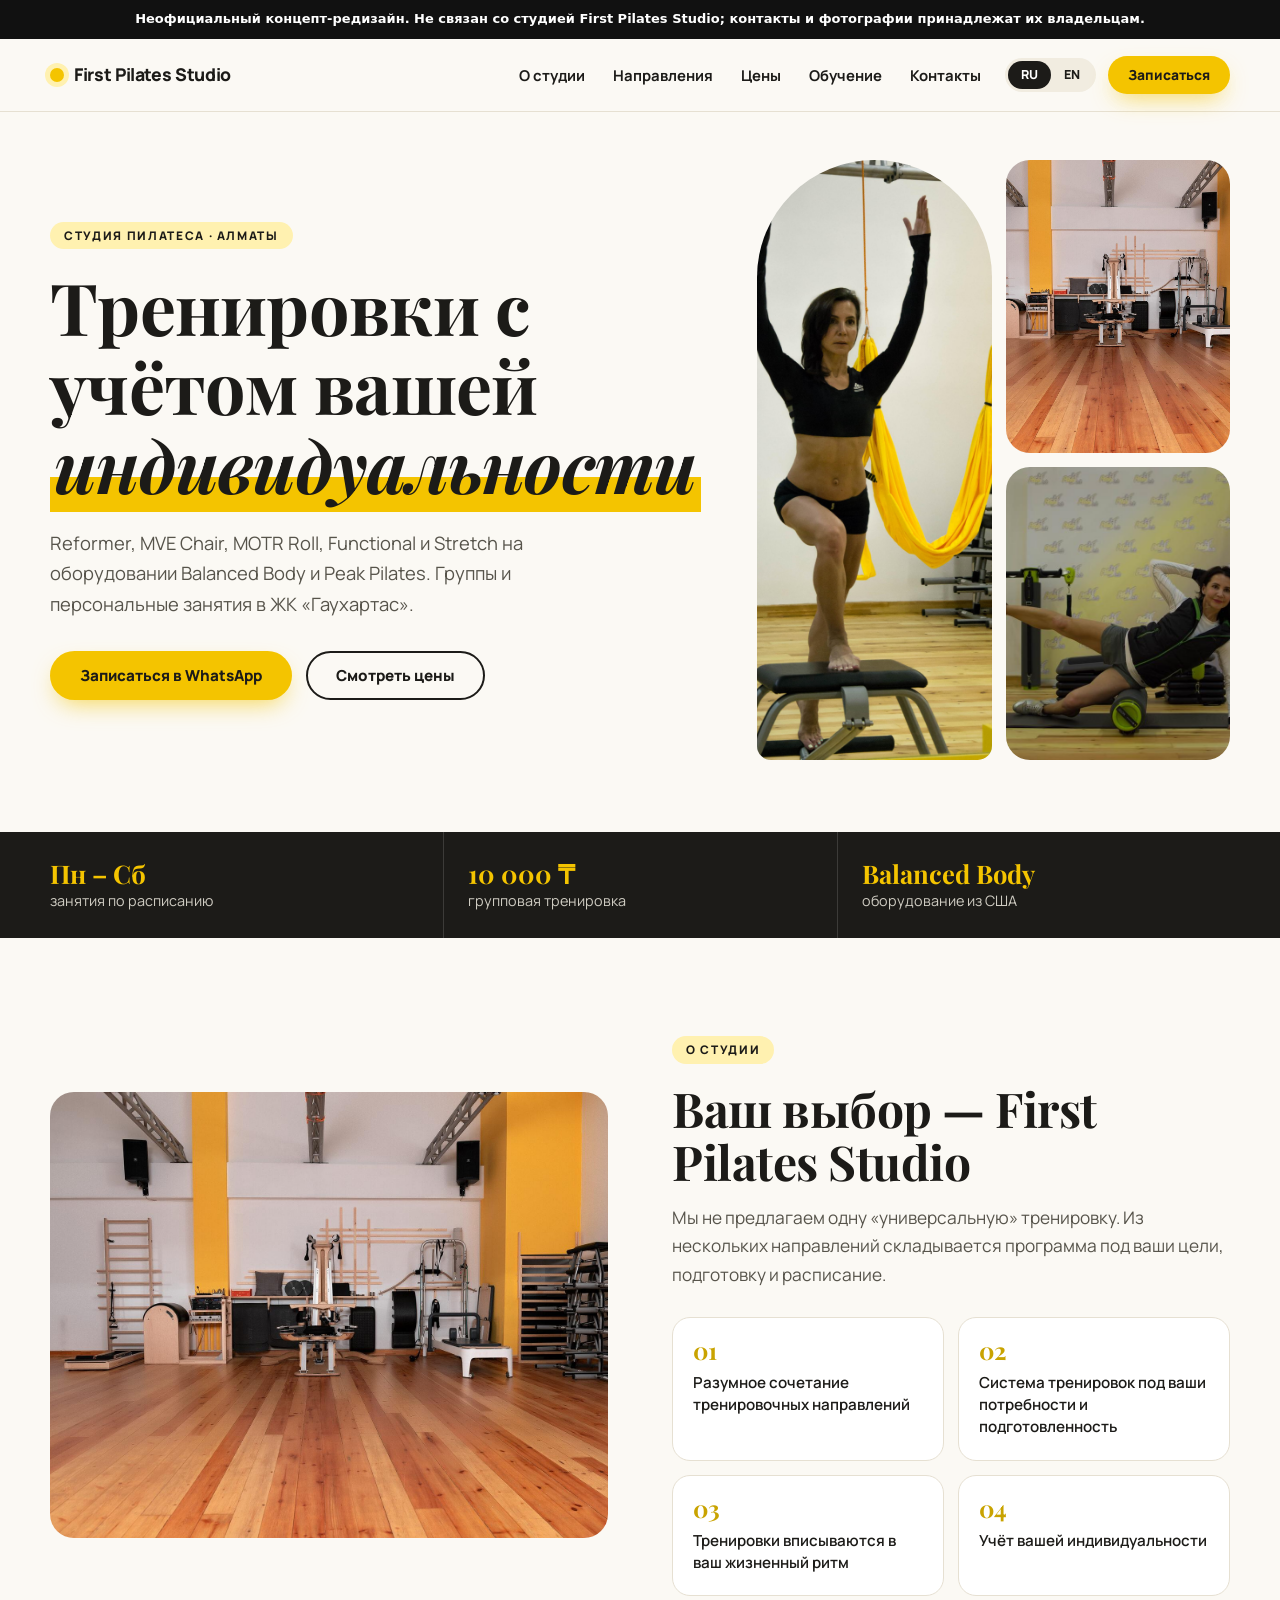
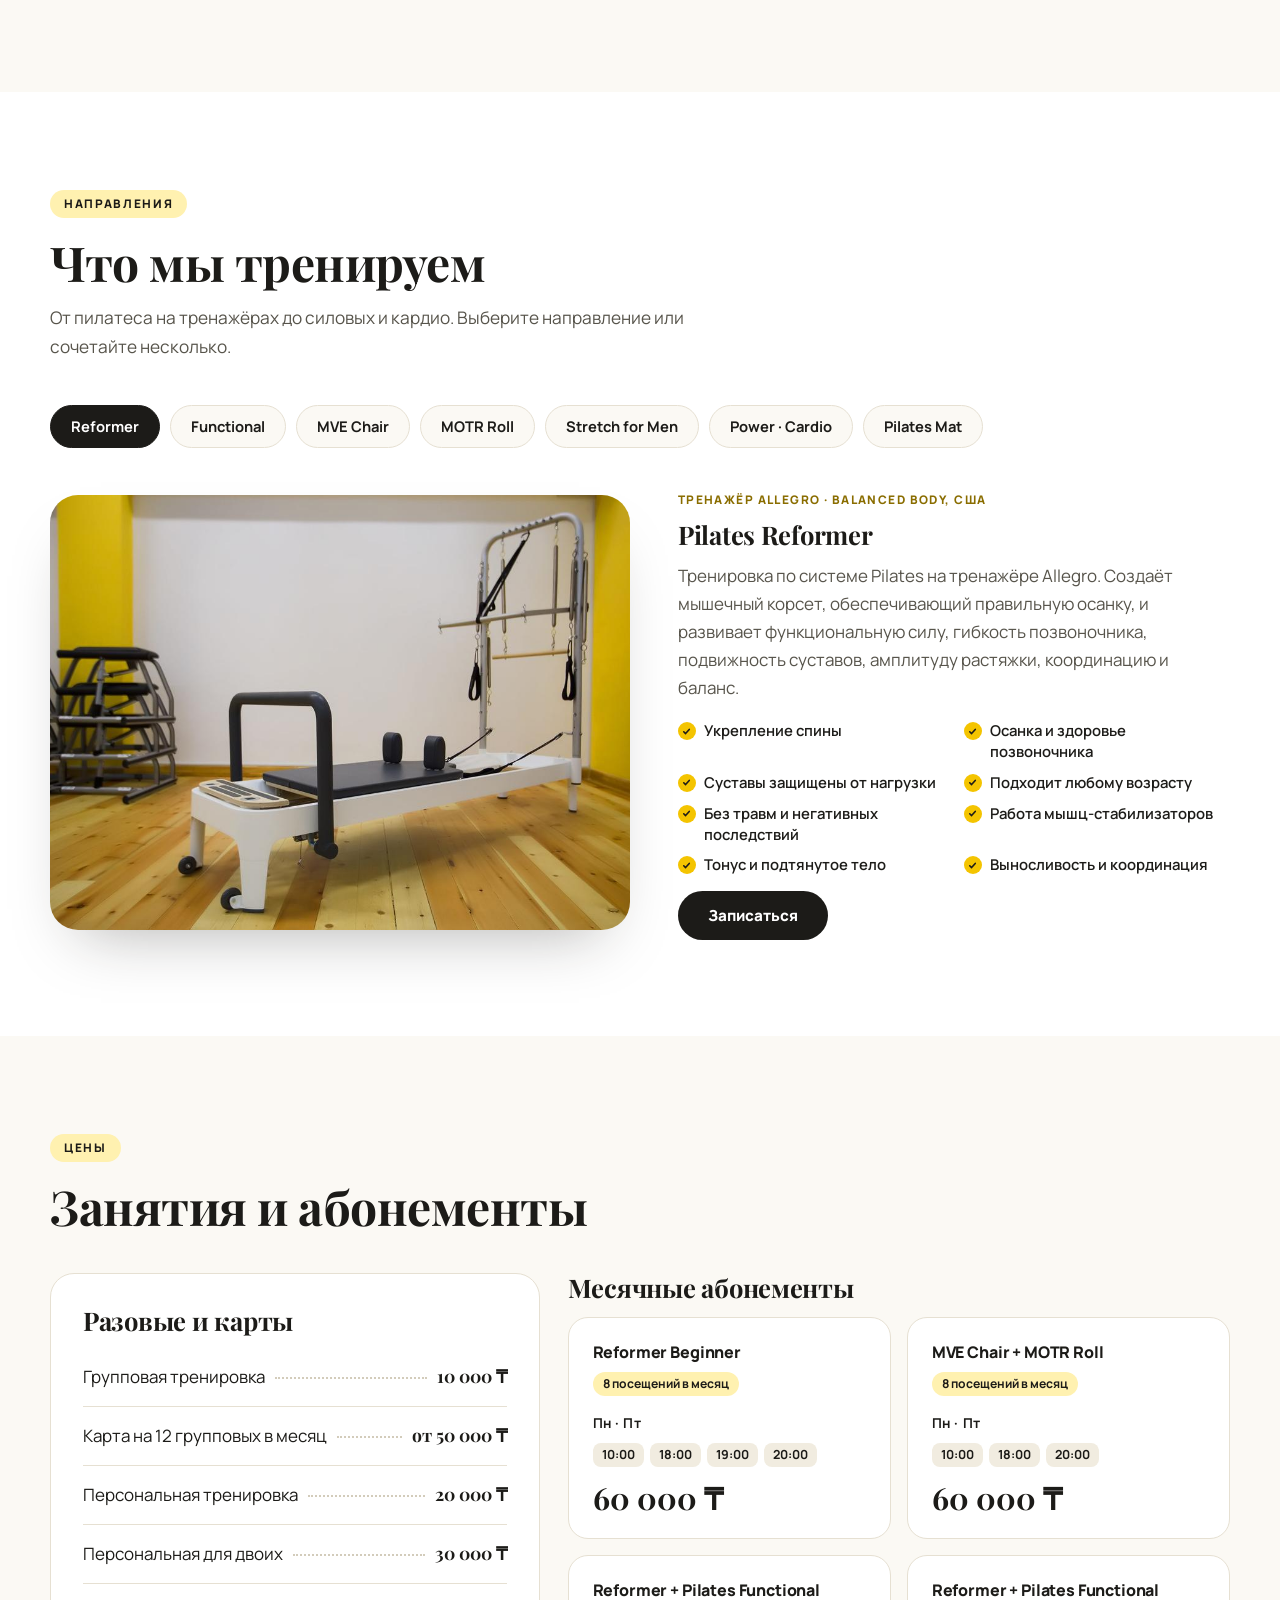
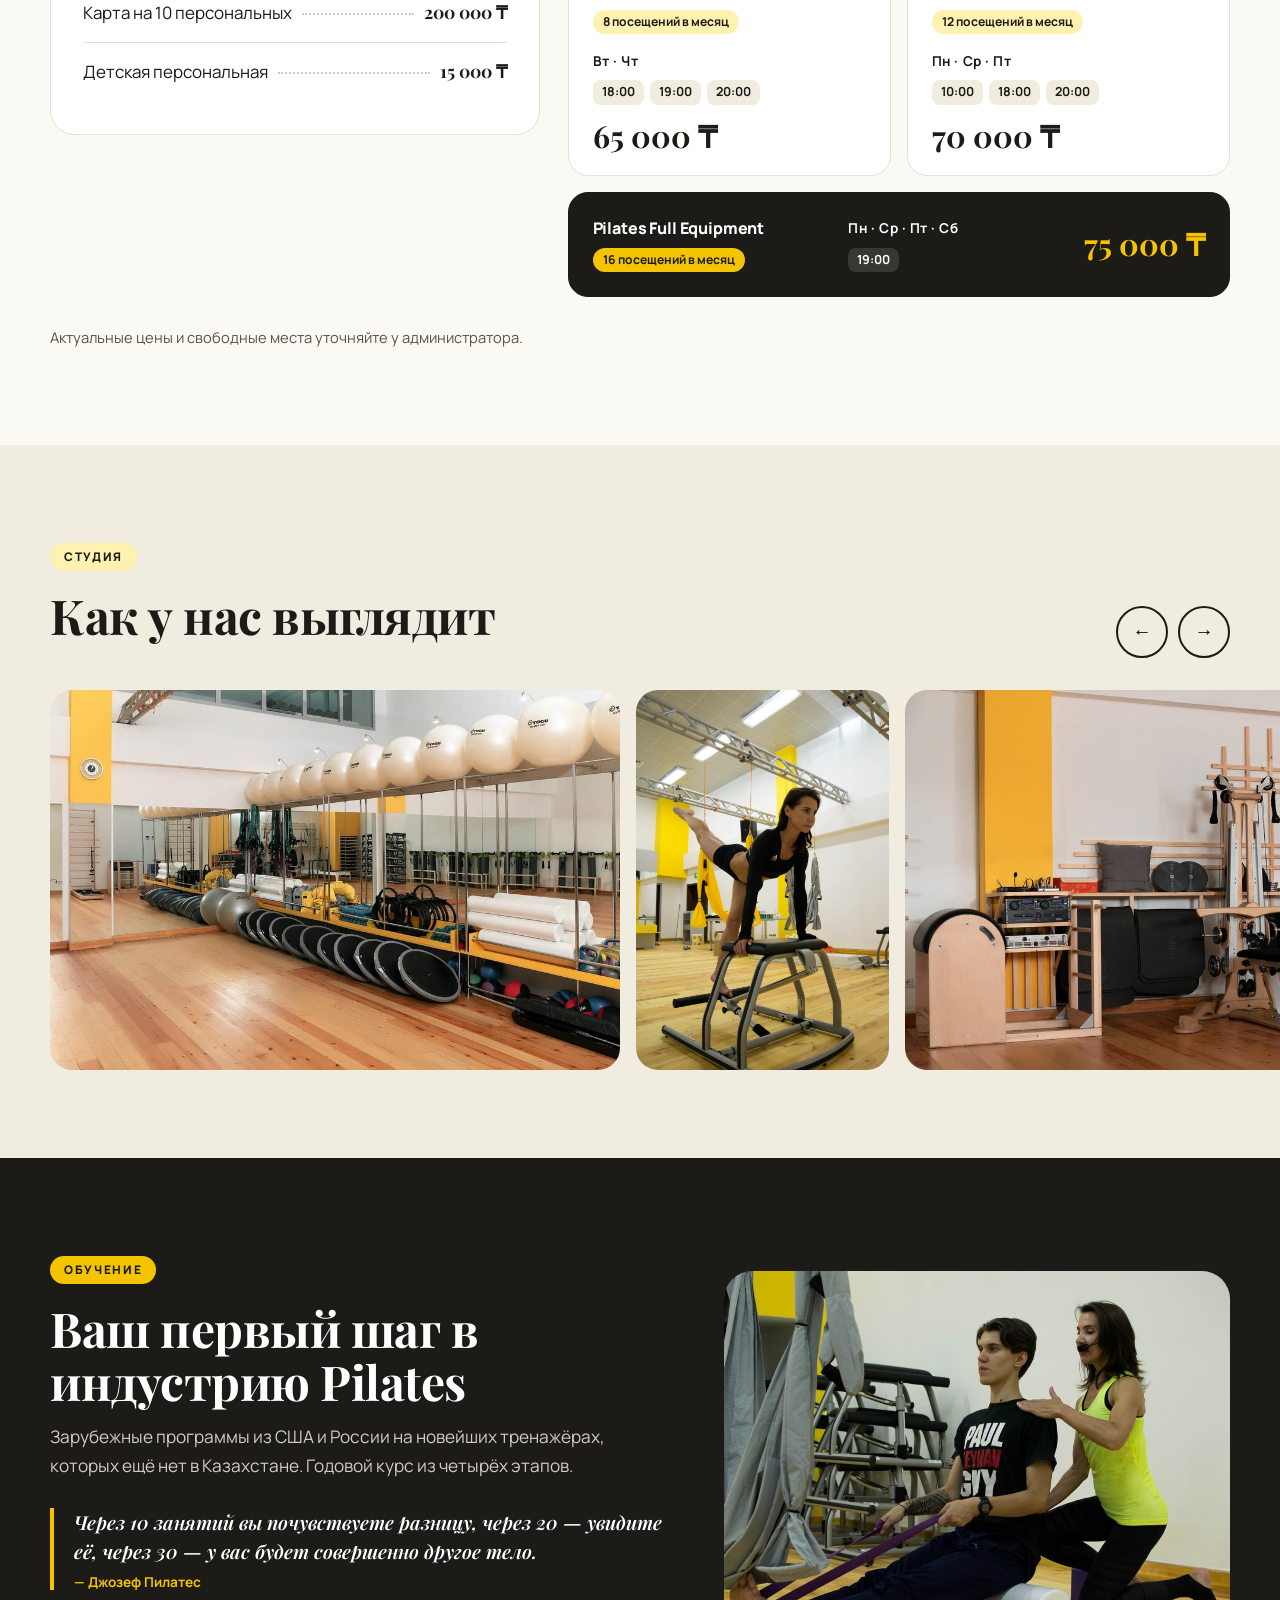
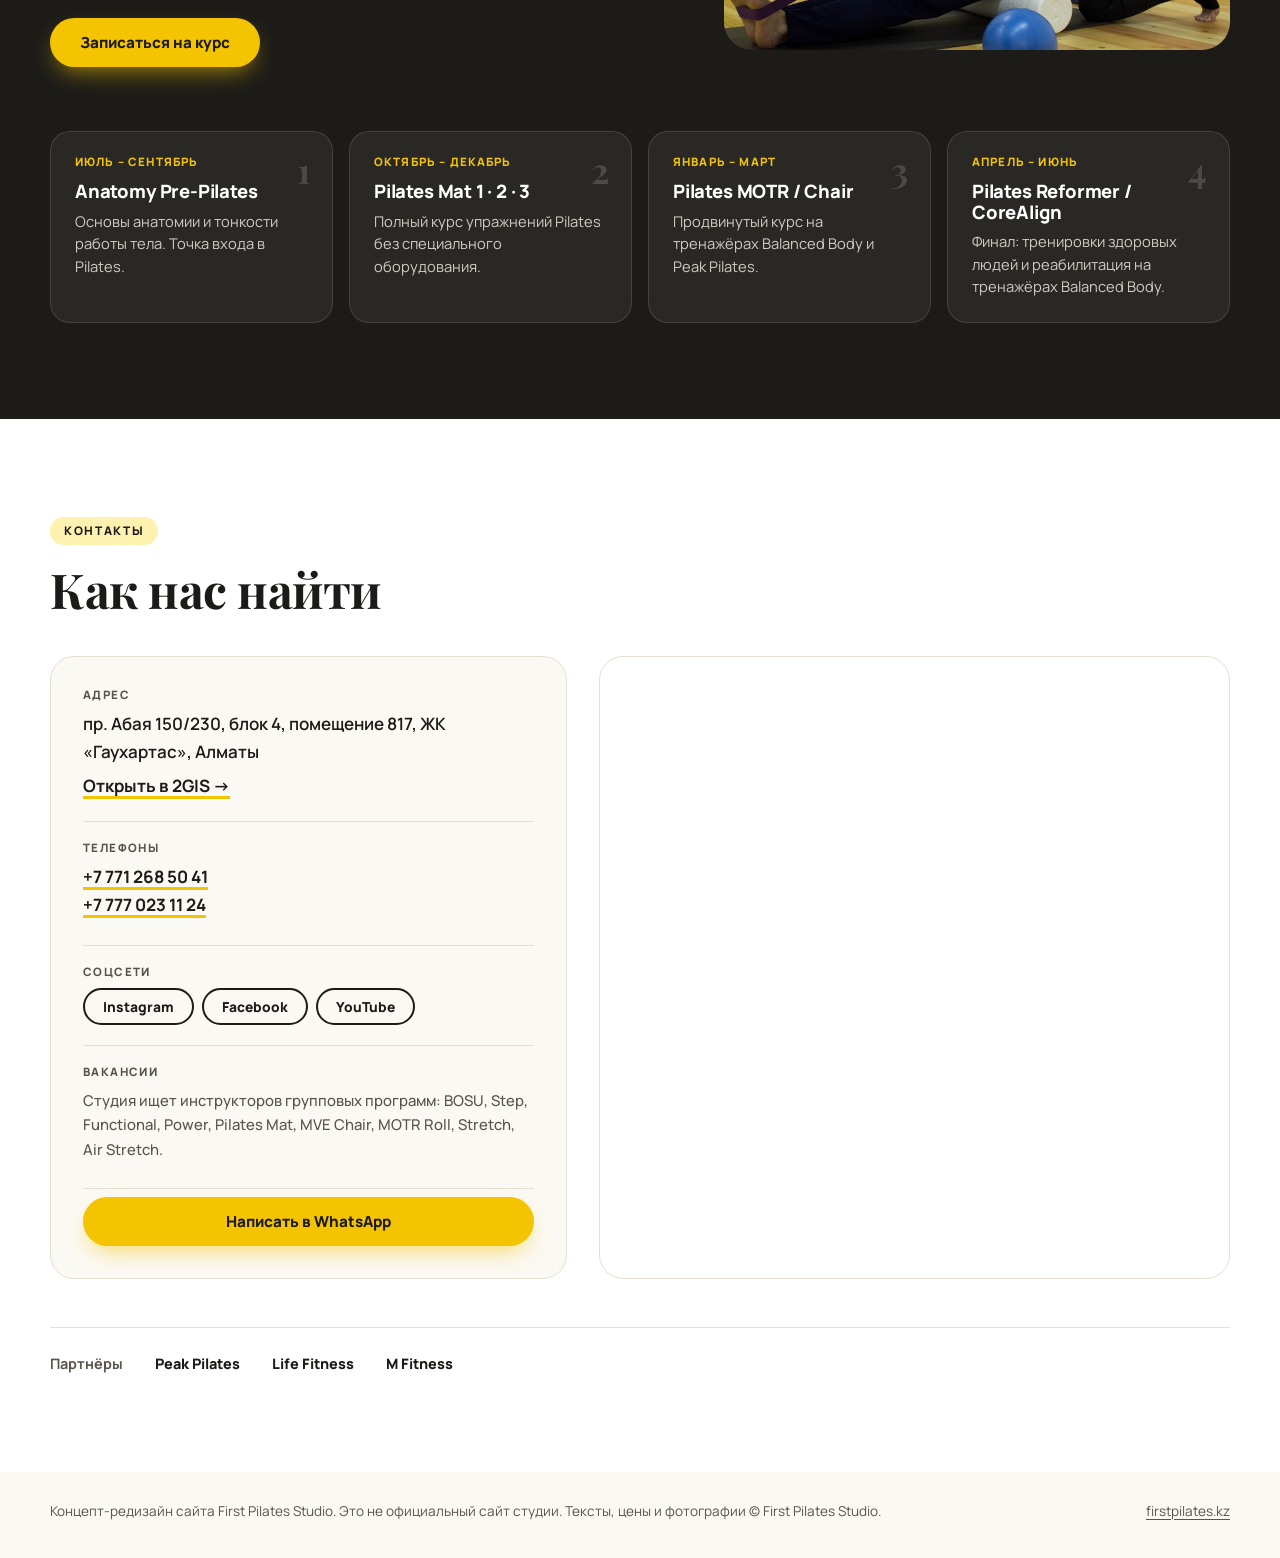
==== commit 07ec35d2: "Label the redesign as an unofficial concept and keep it out of search Adds a visible bilingual "unof" ====
--- a/index.html
+++ b/index.html
@@ -3,6 +3,7 @@
 <head>
 <meta charset="UTF-8" />
 <meta name="viewport" content="width=device-width, initial-scale=1" />
+<meta name="robots" content="noindex, nofollow" />
 <title data-en="First Pilates Studio — Pilates in Almaty: Reformer, Chair, MOTR Roll">First Pilates Studio — пилатес в Алматы: Reformer, Chair, MOTR Roll</title>
 <meta name="description" content="Студия пилатеса в Алматы (ЖК «Гаухартас»): Reformer, MVE Chair, MOTR Roll, Functional, Stretch. Групповые и персональные тренировки, обучение инструкторов." data-en-content="Pilates studio in Almaty (Gaukhartas complex): Reformer, MVE Chair, MOTR Roll, Functional, Stretch. Group and personal training, instructor courses." />
 <link rel="canonical" href="https://evergreen-pilates-site.pages.dev/" />
@@ -18,37 +19,9 @@
 <link rel="preconnect" href="https://fonts.gstatic.com" crossorigin />
 <link href="https://fonts.googleapis.com/css2?family=Manrope:wght@400;500;600;700;800&family=Playfair+Display:ital,wght@0,600;0,700;1,600&display=swap" rel="stylesheet" />
 <link rel="stylesheet" href="/assets/css/app.css" />
-<script type="application/ld+json">
-{
-  "@context": "https://schema.org",
-  "@type": "ExerciseGym",
-  "name": "First Pilates Studio",
-  "description": "Студия пилатеса в Алматы: Reformer, MVE Chair, MOTR Roll, Functional, Stretch.",
-  "url": "https://evergreen-pilates-site.pages.dev/",
-  "image": "https://evergreen-pilates-site.pages.dev/assets/img/studio.jpg",
-  "telephone": [
-    "+77712685041",
-    "+77770231124"
-  ],
-  "availableLanguage": [
-    "ru",
-    "en"
-  ],
-  "address": {
-    "@type": "PostalAddress",
-    "streetAddress": "пр. Абая 150/230, блок 4, помещение 817, ЖК Гаухартас",
-    "addressLocality": "Almaty",
-    "addressCountry": "KZ"
-  },
-  "sameAs": [
-    "https://www.instagram.com/first.pilates.studio/",
-    "https://www.facebook.com/coreandpilates/",
-    "https://www.youtube.com/channel/UCIovQDitoagB2rolle4JJYA"
-  ]
-}
-</script>
 </head>
 <body>
+<div class="concept-note" role="note" data-en="Unofficial concept redesign. Not affiliated with First Pilates Studio; contacts and photos belong to their owners.">Неофициальный концепт-редизайн. Не связан со студией First Pilates Studio; контакты и фотографии принадлежат их владельцам.</div>
 
 <header class="site-header">
   <div class="wrap bar">
--- a/assets/css/app.css
+++ b/assets/css/app.css
@@ -261,3 +261,5 @@
   .brand { font-size: 1rem; }
   .plan-dark { padding: 24px; }
 }
+
+.concept-note{background:#111;color:#fff;font:600 13px/1.45 system-ui,sans-serif;padding:10px 16px;text-align:center}
